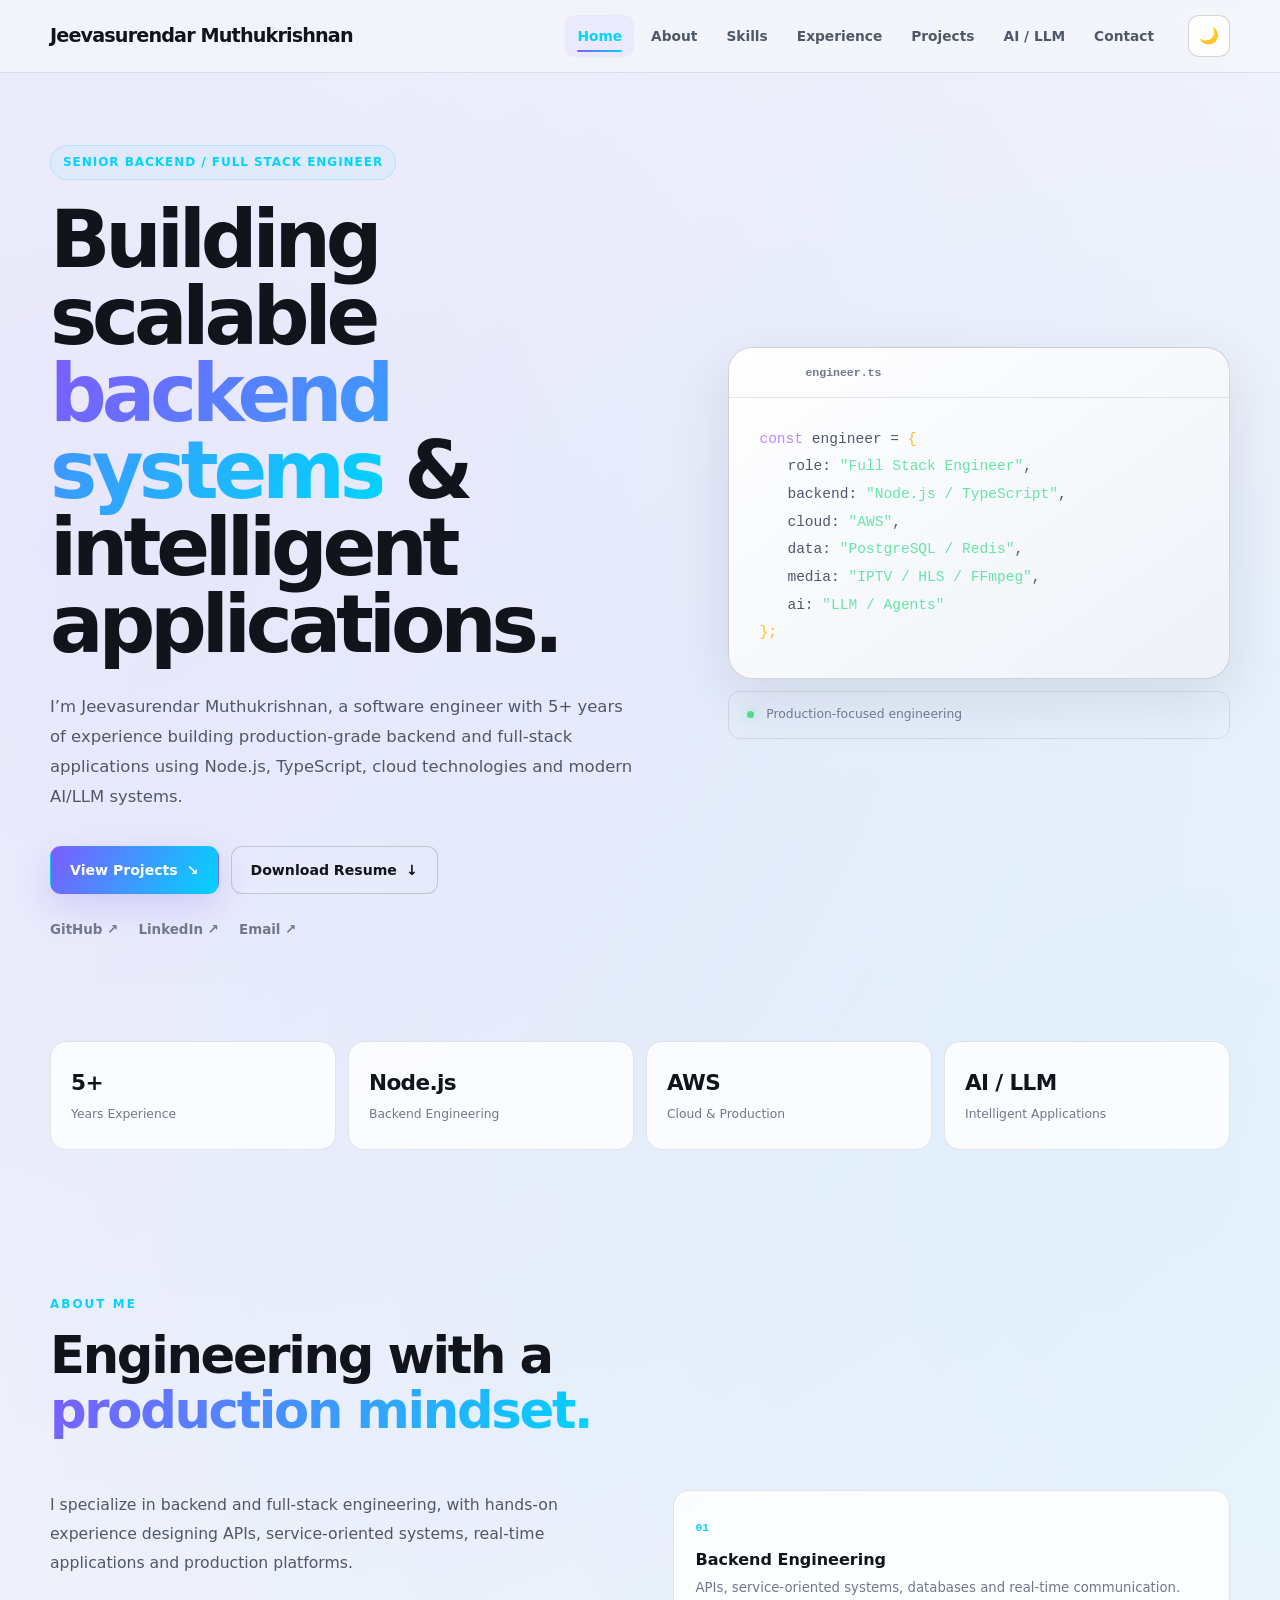
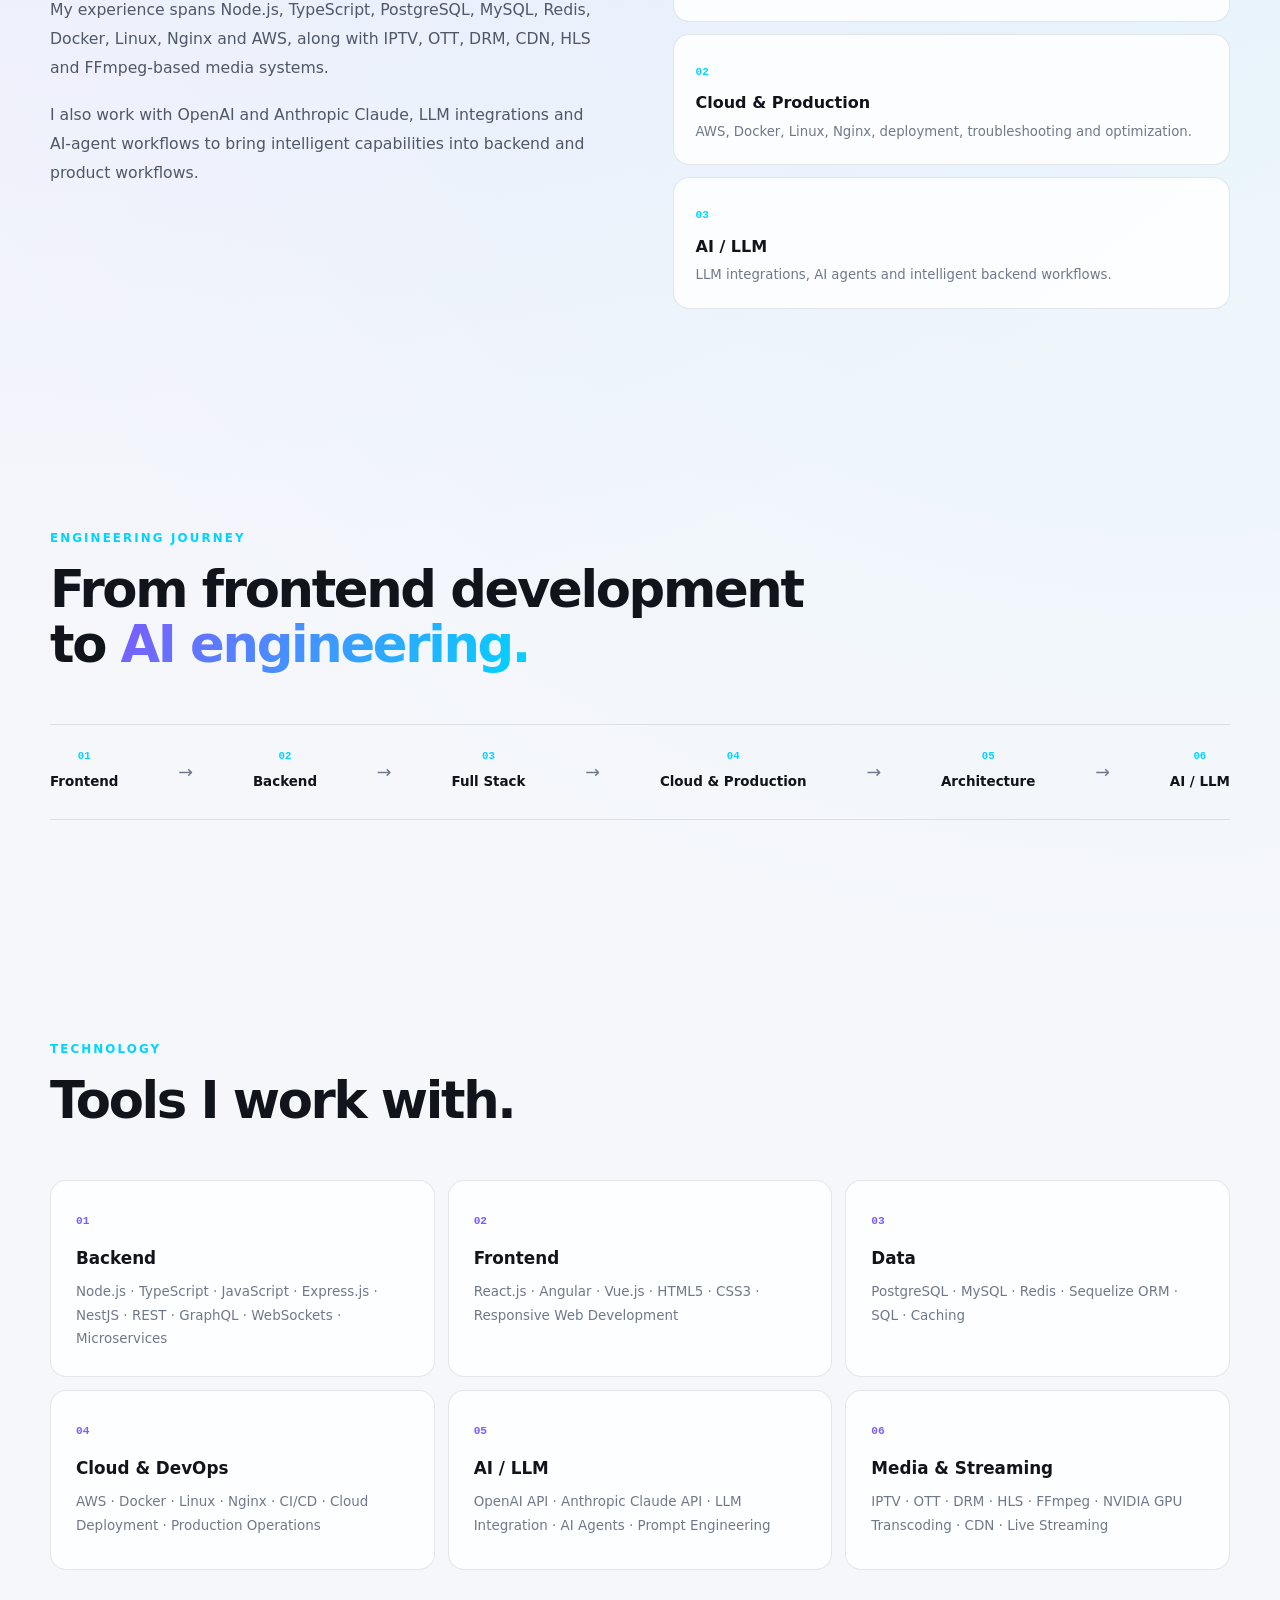
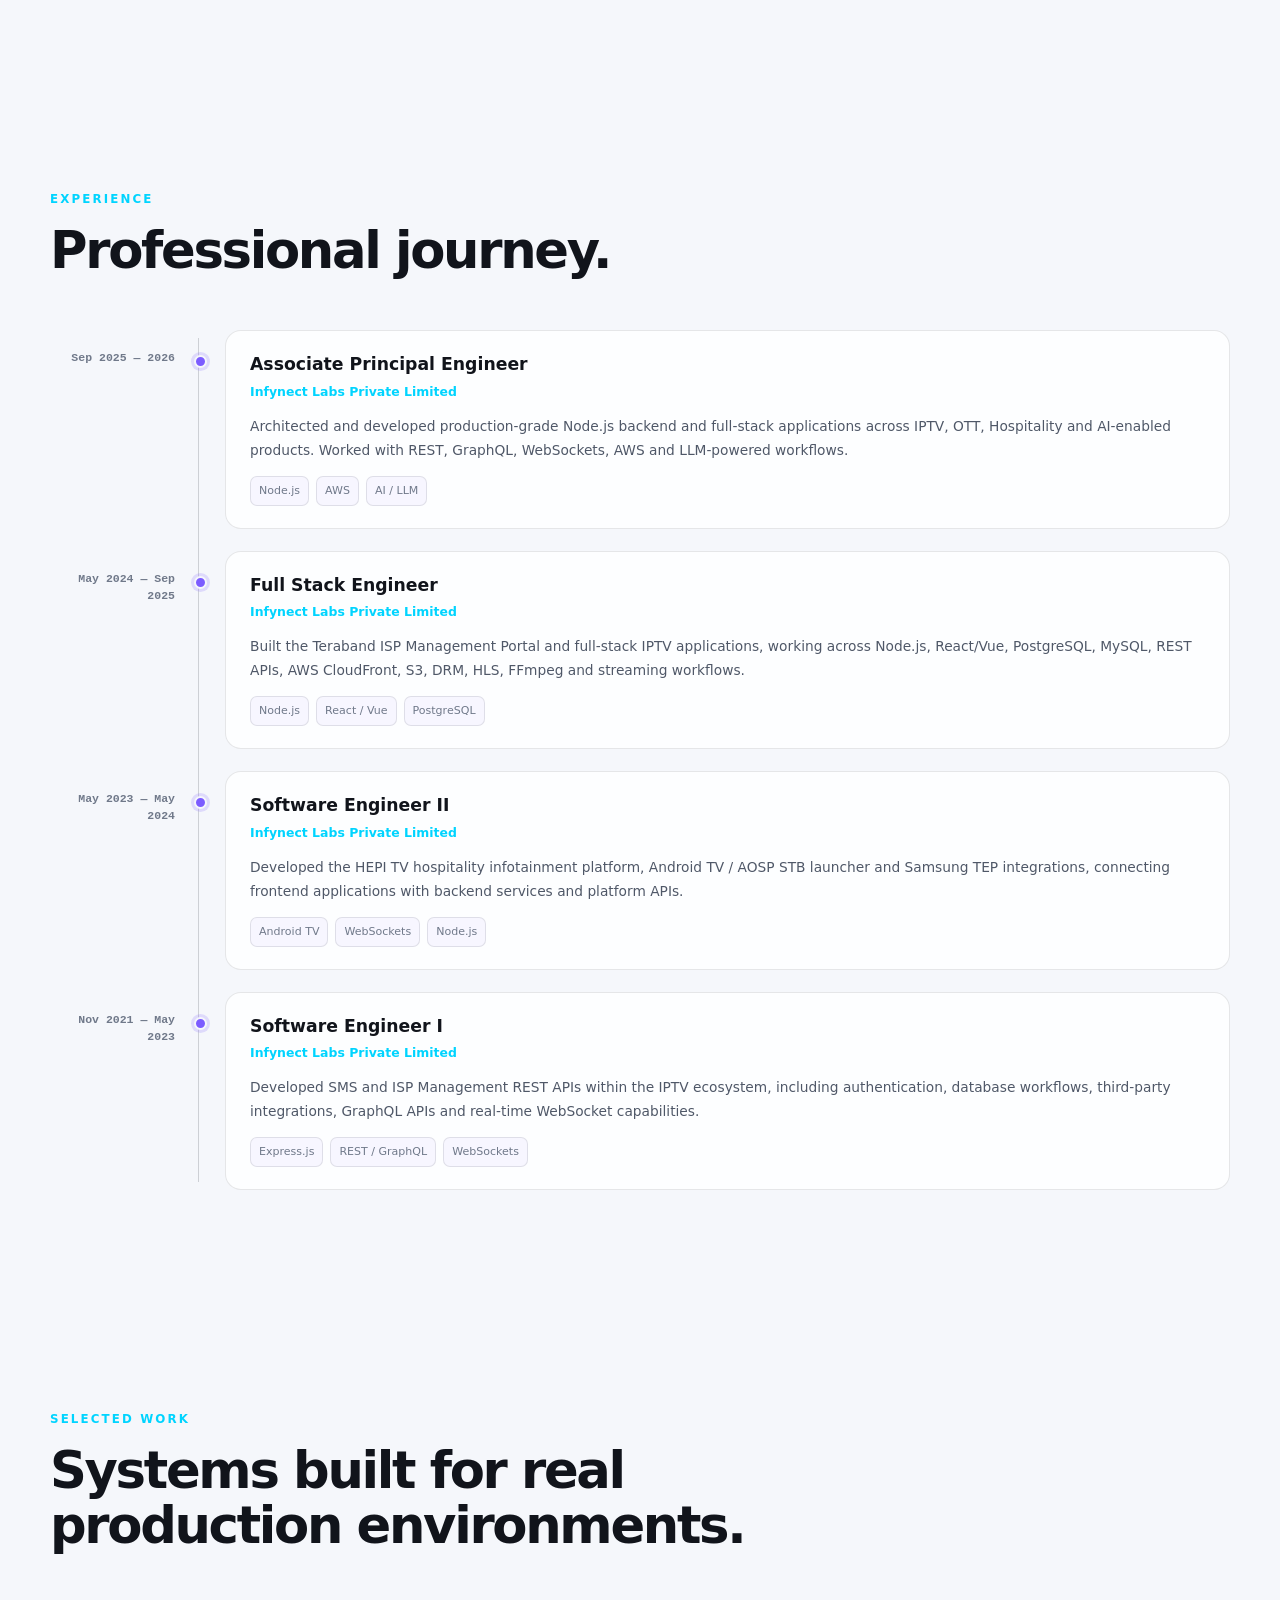
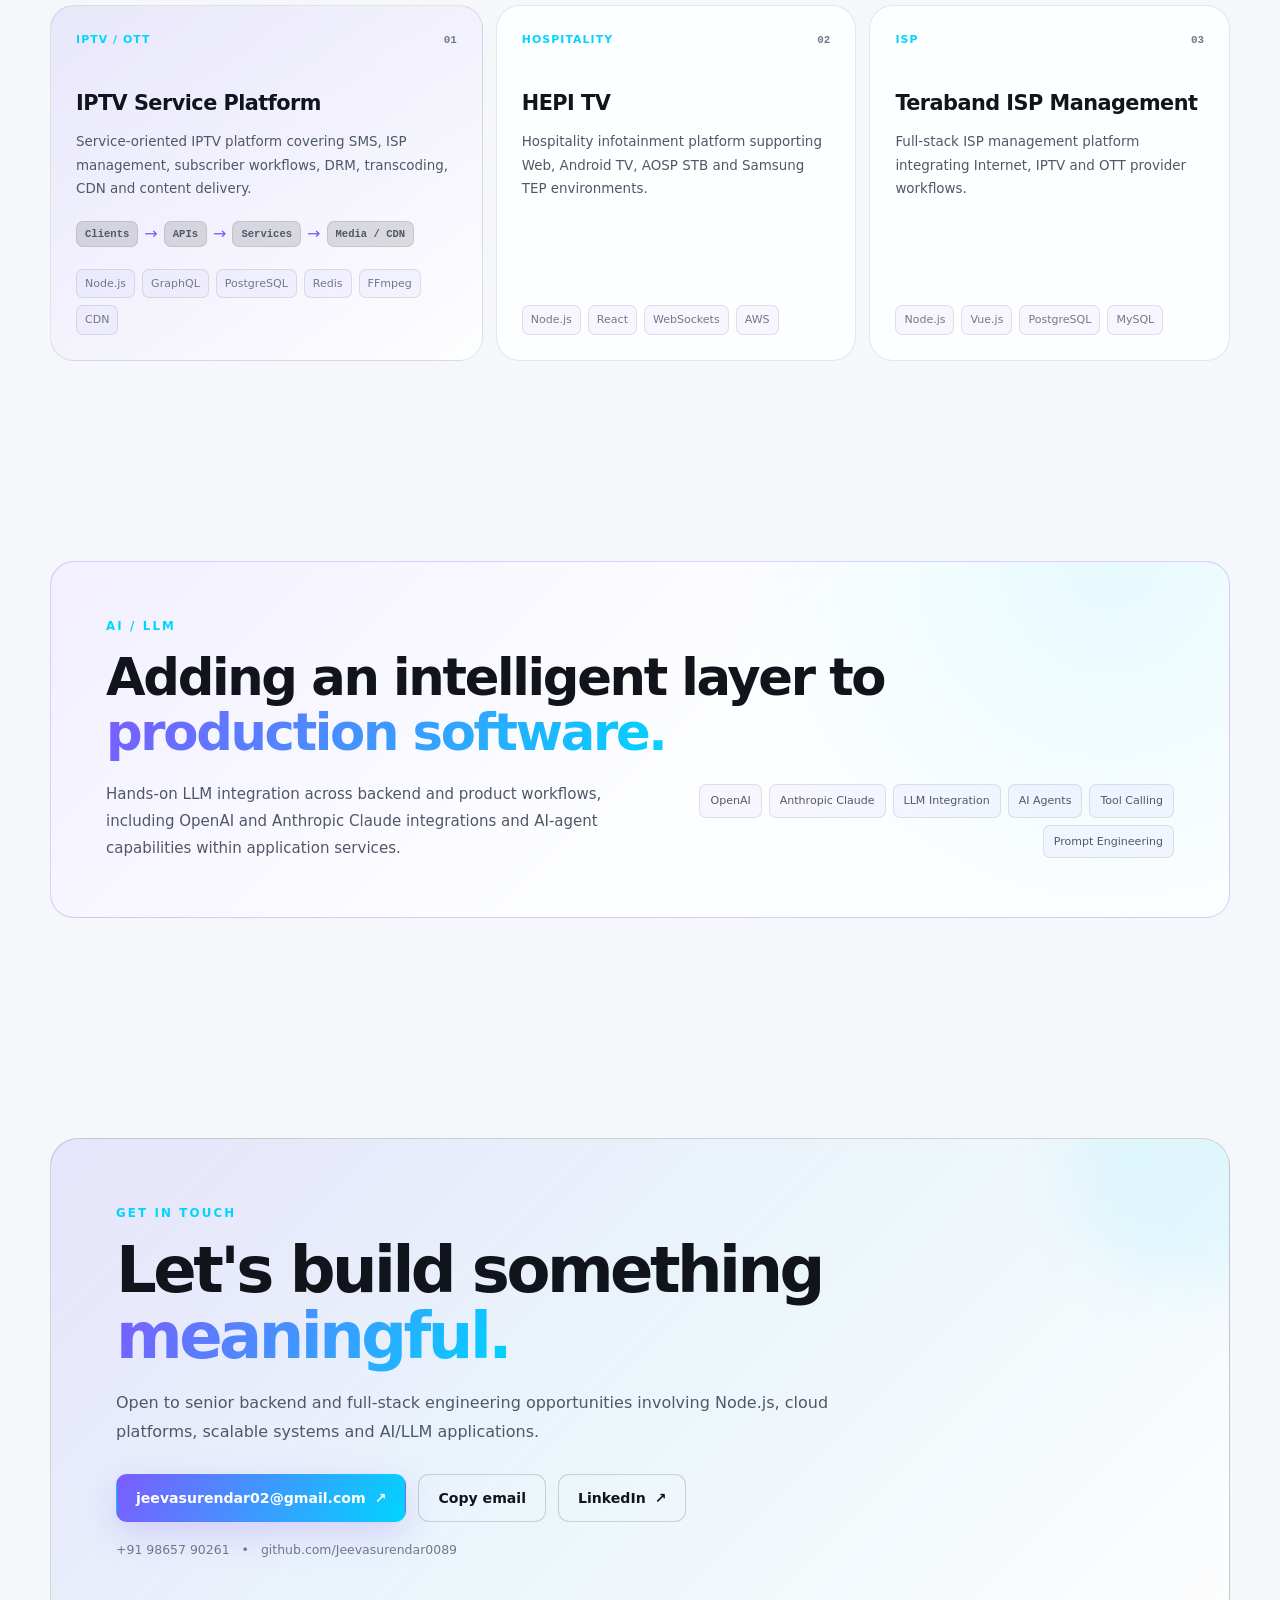
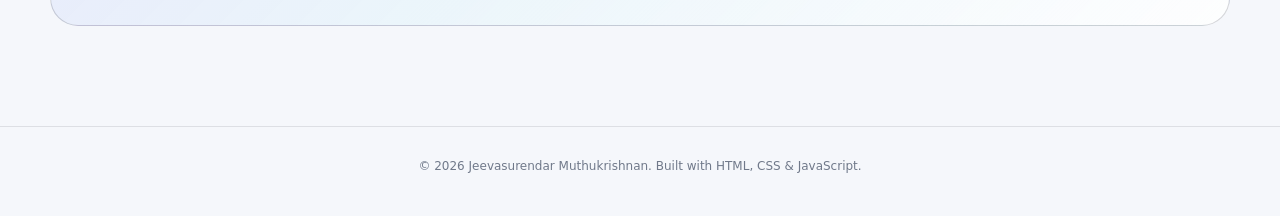
==== index.html @ 49d9b5dc "new portfolio build" ====
<!doctype html>
<html lang="en">
<head>
  <meta charset="utf-8">
  <meta name="viewport" content="width=device-width, initial-scale=1">
  <meta name="description" content="Jeevasurendar Muthukrishnan — Senior Backend / Full Stack Engineer working with Node.js, TypeScript, AWS, PostgreSQL, Redis, IPTV, streaming and AI/LLM integrations.">
  <meta name="author" content="Jeevasurendar Muthukrishnan">
  <meta name="theme-color" content="#08090d">
  <meta name="color-scheme" content="dark light">
  <meta property="og:type" content="website">
  <meta property="og:title" content="Jeevasurendar Muthukrishnan | Senior Backend / Full Stack Engineer">
  <meta property="og:description" content="Backend and full-stack engineering across Node.js, AWS, IPTV/OTT, streaming and AI/LLM systems.">
  <meta property="og:site_name" content="Jeevasurendar Muthukrishnan">
  <title>Jeevasurendar Muthukrishnan | Senior Backend / Full Stack Engineer</title>
  <link rel="icon" href="assets/icons/favicon.svg" type="image/svg+xml">
  <link rel="stylesheet" href="css/style.css">
  <link rel="stylesheet" href="css/responsive.css">
</head>
<body>
  <a class="skip-link" href="#main-content">Skip to content</a>

  <header class="site-header" id="siteHeader">
    <nav class="navbar" aria-label="Primary navigation">
      <a href="#home" class="logo" aria-label="Jeevasurendar Muthukrishnan home">Jeevasurendar Muthukrishnan</a>

      <button class="menu-toggle" id="menuToggle" type="button" aria-label="Open navigation menu" aria-expanded="false" aria-controls="navLinks">
        <span aria-hidden="true">☰</span>
      </button>

      <div class="nav-links" id="navLinks">
        <a href="#home">Home</a>
        <a href="#about">About</a>
        <a href="#skills">Skills</a>
        <a href="#experience">Experience</a>
        <a href="#projects">Projects</a>
        <a href="#ai">AI / LLM</a>
        <a href="#contact">Contact</a>
      </div>

      <button class="theme-toggle" id="themeToggle" type="button" aria-label="Switch to light theme">☀️</button>
    </nav>
    <div class="scroll-progress" id="scrollProgress" aria-hidden="true"></div>
  </header>

  <main id="main-content">
    <section id="home" class="hero section" aria-labelledby="hero-title">
      <div class="hero-content">
        <p class="hero-label">Senior Backend / Full Stack Engineer</p>
        <h1 id="hero-title">Building scalable <span class="gradient-text">backend systems</span> &amp; intelligent applications.</h1>
        <p class="hero-description">I’m Jeevasurendar Muthukrishnan, a software engineer with 5+ years of experience building production-grade backend and full-stack applications using Node.js, TypeScript, cloud technologies and modern AI/LLM systems.</p>

        <div class="hero-actions">
          <a href="#projects" class="btn btn-primary">View Projects <span aria-hidden="true">↘</span></a>
          <a href="assets/resume/Jeevasurendar_Muthukrishnan_Resume.pdf" class="btn btn-secondary" download>Download Resume <span aria-hidden="true">↓</span></a>
        </div>

        <div class="hero-links" aria-label="Professional links">
          <a href="https://github.com/Jeevasurendar0089" target="_blank" rel="noopener noreferrer">GitHub <span aria-hidden="true">↗</span></a>
          <a href="https://www.linkedin.com/in/jeevasurendar-muthukrishnan-aa4934222" target="_blank" rel="noopener noreferrer">LinkedIn <span aria-hidden="true">↗</span></a>
          <a href="mailto:jeevasurendar02@gmail.com">Email <span aria-hidden="true">↗</span></a>
        </div>
      </div>

      <div class="hero-card" aria-label="Technical profile">
        <div class="terminal">
          <div class="terminal-header" aria-hidden="true"><span></span><span></span><span></span><strong>engineer.ts</strong></div>
          <div class="terminal-body" role="presentation">
            <p><span class="terminal-keyword">const</span> engineer = <span class="terminal-value">{</span></p>
            <p class="terminal-indent">role: <span class="terminal-string">"Full Stack Engineer"</span>,</p>
            <p class="terminal-indent">backend: <span class="terminal-string">"Node.js / TypeScript"</span>,</p>
            <p class="terminal-indent">cloud: <span class="terminal-string">"AWS"</span>,</p>
            <p class="terminal-indent">data: <span class="terminal-string">"PostgreSQL / Redis"</span>,</p>
            <p class="terminal-indent">media: <span class="terminal-string">"IPTV / HLS / FFmpeg"</span>,</p>
            <p class="terminal-indent">ai: <span class="terminal-string">"LLM / Agents"</span></p>
            <p><span class="terminal-value">};</span></p>
          </div>
        </div>
        <div class="hero-card-footer"><span class="status-dot" aria-hidden="true"></span> Production-focused engineering</div>
      </div>
    </section>

    <section class="stats section" aria-label="Professional highlights">
      <div class="stats-grid">
        <div class="stat-card"><strong>5+</strong><span>Years Experience</span></div>
        <div class="stat-card"><strong>Node.js</strong><span>Backend Engineering</span></div>
        <div class="stat-card"><strong>AWS</strong><span>Cloud &amp; Production</span></div>
        <div class="stat-card"><strong>AI / LLM</strong><span>Intelligent Applications</span></div>
      </div>
    </section>

    <section id="about" class="about section" aria-labelledby="about-title">
      <div class="section-heading">
        <p class="section-label">About me</p>
        <h2 id="about-title">Engineering with a <span class="gradient-text">production mindset.</span></h2>
      </div>
      <div class="about-content">
        <div class="about-text">
          <p>I specialize in backend and full-stack engineering, with hands-on experience designing APIs, service-oriented systems, real-time applications and production platforms.</p>
          <p>My experience spans Node.js, TypeScript, PostgreSQL, MySQL, Redis, Docker, Linux, Nginx and AWS, along with IPTV, OTT, DRM, CDN, HLS and FFmpeg-based media systems.</p>
          <p>I also work with OpenAI and Anthropic Claude, LLM integrations and AI-agent workflows to bring intelligent capabilities into backend and product workflows.</p>
        </div>
        <div class="about-highlights">
          <article class="highlight-card"><span>01</span><h3>Backend Engineering</h3><p>APIs, service-oriented systems, databases and real-time communication.</p></article>
          <article class="highlight-card"><span>02</span><h3>Cloud &amp; Production</h3><p>AWS, Docker, Linux, Nginx, deployment, troubleshooting and optimization.</p></article>
          <article class="highlight-card"><span>03</span><h3>AI / LLM</h3><p>LLM integrations, AI agents and intelligent backend workflows.</p></article>
        </div>
      </div>
    </section>

    <section class="journey section" aria-labelledby="journey-title">
      <div class="section-heading">
        <p class="section-label">Engineering journey</p>
        <h2 id="journey-title">From frontend development to <span class="gradient-text">AI engineering.</span></h2>
      </div>
      <div class="journey-line">
        <div class="journey-item"><span>01</span><strong>Frontend</strong></div><div class="journey-arrow" aria-hidden="true">→</div>
        <div class="journey-item"><span>02</span><strong>Backend</strong></div><div class="journey-arrow" aria-hidden="true">→</div>
        <div class="journey-item"><span>03</span><strong>Full Stack</strong></div><div class="journey-arrow" aria-hidden="true">→</div>
        <div class="journey-item"><span>04</span><strong>Cloud &amp; Production</strong></div><div class="journey-arrow" aria-hidden="true">→</div>
        <div class="journey-item"><span>05</span><strong>Architecture</strong></div><div class="journey-arrow" aria-hidden="true">→</div>
        <div class="journey-item"><span>06</span><strong>AI / LLM</strong></div>
      </div>
    </section>

    <section id="skills" class="skills section" aria-labelledby="skills-title">
      <div class="section-heading"><p class="section-label">Technology</p><h2 id="skills-title">Tools I work with.</h2></div>
      <div class="skills-grid">
        <article class="skill-card"><span class="skill-number">01</span><h3>Backend</h3><p>Node.js · TypeScript · JavaScript · Express.js · NestJS · REST · GraphQL · WebSockets · Microservices</p></article>
        <article class="skill-card"><span class="skill-number">02</span><h3>Frontend</h3><p>React.js · Angular · Vue.js · HTML5 · CSS3 · Responsive Web Development</p></article>
        <article class="skill-card"><span class="skill-number">03</span><h3>Data</h3><p>PostgreSQL · MySQL · Redis · Sequelize ORM · SQL · Caching</p></article>
        <article class="skill-card"><span class="skill-number">04</span><h3>Cloud &amp; DevOps</h3><p>AWS · Docker · Linux · Nginx · CI/CD · Cloud Deployment · Production Operations</p></article>
        <article class="skill-card"><span class="skill-number">05</span><h3>AI / LLM</h3><p>OpenAI API · Anthropic Claude API · LLM Integration · AI Agents · Prompt Engineering</p></article>
        <article class="skill-card"><span class="skill-number">06</span><h3>Media &amp; Streaming</h3><p>IPTV · OTT · DRM · HLS · FFmpeg · NVIDIA GPU Transcoding · CDN · Live Streaming</p></article>
      </div>
    </section>

    <section id="experience" class="experience section" aria-labelledby="experience-title">
      <div class="section-heading"><p class="section-label">Experience</p><h2 id="experience-title">Professional journey.</h2></div>
      <div class="timeline">
        <article class="timeline-item"><div class="timeline-date">Sep 2025 — 2026</div><div class="timeline-content"><h3>Associate Principal Engineer</h3><p class="company">Infynect Labs Private Limited</p><p>Architected and developed production-grade Node.js backend and full-stack applications across IPTV, OTT, Hospitality and AI-enabled products. Worked with REST, GraphQL, WebSockets, AWS and LLM-powered workflows.</p><div class="timeline-tags"><span>Node.js</span><span>AWS</span><span>AI / LLM</span></div></div></article>
        <article class="timeline-item"><div class="timeline-date">May 2024 — Sep 2025</div><div class="timeline-content"><h3>Full Stack Engineer</h3><p class="company">Infynect Labs Private Limited</p><p>Built the Teraband ISP Management Portal and full-stack IPTV applications, working across Node.js, React/Vue, PostgreSQL, MySQL, REST APIs, AWS CloudFront, S3, DRM, HLS, FFmpeg and streaming workflows.</p><div class="timeline-tags"><span>Node.js</span><span>React / Vue</span><span>PostgreSQL</span></div></div></article>
        <article class="timeline-item"><div class="timeline-date">May 2023 — May 2024</div><div class="timeline-content"><h3>Software Engineer II</h3><p class="company">Infynect Labs Private Limited</p><p>Developed the HEPI TV hospitality infotainment platform, Android TV / AOSP STB launcher and Samsung TEP integrations, connecting frontend applications with backend services and platform APIs.</p><div class="timeline-tags"><span>Android TV</span><span>WebSockets</span><span>Node.js</span></div></div></article>
        <article class="timeline-item"><div class="timeline-date">Nov 2021 — May 2023</div><div class="timeline-content"><h3>Software Engineer I</h3><p class="company">Infynect Labs Private Limited</p><p>Developed SMS and ISP Management REST APIs within the IPTV ecosystem, including authentication, database workflows, third-party integrations, GraphQL APIs and real-time WebSocket capabilities.</p><div class="timeline-tags"><span>Express.js</span><span>REST / GraphQL</span><span>WebSockets</span></div></div></article>
      </div>
    </section>

    <section id="projects" class="projects section" aria-labelledby="projects-title">
      <div class="section-heading"><p class="section-label">Selected work</p><h2 id="projects-title">Systems built for real production environments.</h2></div>
      <div class="projects-grid">
        <article class="project-card featured">
          <div class="project-top"><span class="project-type">IPTV / OTT</span><span class="project-index">01</span></div>
          <h3>IPTV Service Platform</h3>
          <p>Service-oriented IPTV platform covering SMS, ISP management, subscriber workflows, DRM, transcoding, CDN and content delivery.</p>
          <div class="architecture" aria-label="High-level platform flow"><span>Clients</span><i aria-hidden="true">→</i><span>APIs</span><i aria-hidden="true">→</i><span>Services</span><i aria-hidden="true">→</i><span>Media / CDN</span></div>
          <div class="project-tech"><span>Node.js</span><span>GraphQL</span><span>PostgreSQL</span><span>Redis</span><span>FFmpeg</span><span>CDN</span></div>
        </article>
        <article class="project-card"><div class="project-top"><span class="project-type">Hospitality</span><span class="project-index">02</span></div><h3>HEPI TV</h3><p>Hospitality infotainment platform supporting Web, Android TV, AOSP STB and Samsung TEP environments.</p><div class="project-tech"><span>Node.js</span><span>React</span><span>WebSockets</span><span>AWS</span></div></article>
        <article class="project-card"><div class="project-top"><span class="project-type">ISP</span><span class="project-index">03</span></div><h3>Teraband ISP Management</h3><p>Full-stack ISP management platform integrating Internet, IPTV and OTT provider workflows.</p><div class="project-tech"><span>Node.js</span><span>Vue.js</span><span>PostgreSQL</span><span>MySQL</span></div></article>
      </div>
    </section>

    <section id="ai" class="ai-section section" aria-labelledby="ai-title">
      <div class="ai-content">
        <div class="section-heading"><p class="section-label">AI / LLM</p><h2 id="ai-title">Adding an intelligent layer to <span class="gradient-text">production software.</span></h2></div>
        <div class="ai-layout">
          <p>Hands-on LLM integration across backend and product workflows, including OpenAI and Anthropic Claude integrations and AI-agent capabilities within application services.</p>
          <div class="ai-tags"><span>OpenAI</span><span>Anthropic Claude</span><span>LLM Integration</span><span>AI Agents</span><span>Tool Calling</span><span>Prompt Engineering</span></div>
        </div>
      </div>
    </section>

    <section id="contact" class="contact section" aria-labelledby="contact-title">
      <div class="contact-box">
        <p class="section-label">Get in touch</p>
        <h2 id="contact-title">Let's build something <span class="gradient-text">meaningful.</span></h2>
        <p>Open to senior backend and full-stack engineering opportunities involving Node.js, cloud platforms, scalable systems and AI/LLM applications.</p>
        <div class="contact-actions">
          <a href="mailto:jeevasurendar02@gmail.com" class="btn btn-primary">jeevasurendar02@gmail.com <span aria-hidden="true">↗</span></a>
          <button class="btn btn-secondary copy-email" id="copyEmail" type="button" data-email="jeevasurendar02@gmail.com">Copy email</button>
          <a href="https://www.linkedin.com/in/jeevasurendar-muthukrishnan-aa4934222" target="_blank" rel="noopener noreferrer" class="btn btn-secondary">LinkedIn <span aria-hidden="true">↗</span></a>
        </div>
        <div class="contact-details"><a href="tel:+919865790261">+91 98657 90261</a><span>•</span><a href="https://github.com/Jeevasurendar0089" target="_blank" rel="noopener noreferrer">github.com/Jeevasurendar0089</a></div>
      </div>
    </section>
  </main>

  <footer class="site-footer">
    <p>© <span id="currentYear"></span> Jeevasurendar Muthukrishnan. Built with HTML, CSS &amp; JavaScript.</p>
  </footer>

  <script src="js/theme.js"></script>
  <script src="js/main.js"></script>
</body>
</html>
---- css/style.css ----
/* =========================================================
   Jeevasurendar Portfolio — core styles
   Lightweight, dependency-free and accessible by default.
   ========================================================= */

:root {
  --bg: #08090d;
  --bg-soft: #0d1017;
  --surface: rgba(17, 20, 28, 0.78);
  --surface-solid: #11141c;
  --surface-hover: #171b25;
  --text: #f5f7fb;
  --text-soft: #a7adbb;
  --text-muted: #737b8b;
  --border: rgba(255,255,255,.09);
  --border-strong: rgba(255,255,255,.16);
  --accent: #7c5cff;
  --accent-2: #00d4ff;
  --gradient: linear-gradient(120deg,#7c5cff,#00d4ff);
  --max-width: 1180px;
  --radius-sm: 10px;
  --radius-md: 16px;
  --radius-lg: 24px;
  --shadow: 0 20px 60px rgba(0,0,0,.34);
  --transition: 180ms ease;
}

* { box-sizing: border-box; margin: 0; padding: 0; }
html { scroll-behavior: smooth; scroll-padding-top: 88px; }
body {
  min-height: 100vh;
  overflow-x: hidden;
  color: var(--text);
  background:
    radial-gradient(circle at 8% 8%, rgba(124,92,255,.10), transparent 28%),
    radial-gradient(circle at 92% 18%, rgba(0,212,255,.07), transparent 25%),
    var(--bg);
  font-family: Inter, ui-sans-serif, system-ui, -apple-system, BlinkMacSystemFont, "Segoe UI", sans-serif;
  line-height: 1.6;
  text-rendering: optimizeLegibility;
}
body::before {
  content: "";
  position: fixed;
  inset: 0;
  pointer-events: none;
  opacity: .025;
  background-image: radial-gradient(rgba(255,255,255,.8) .5px, transparent .5px);
  background-size: 5px 5px;
  z-index: -1;
}
body.light-theme {
  --bg: #f5f7fb;
  --bg-soft: #eef1f6;
  --surface: rgba(255,255,255,.82);
  --surface-solid: #fff;
  --surface-hover: #f0f3f8;
  --text: #11141b;
  --text-soft: #4f5868;
  --text-muted: #70798a;
  --border: rgba(15,20,30,.10);
  --border-strong: rgba(15,20,30,.17);
  --shadow: 0 20px 60px rgba(20,30,50,.10);
}
body.light-theme::before { opacity: .015; }

a { color: inherit; text-decoration: none; }
button, a { -webkit-tap-highlight-color: transparent; }
button { font: inherit; }
button:focus-visible, a:focus-visible { outline: 2px solid var(--accent-2); outline-offset: 4px; }
img { display: block; max-width: 100%; }
::selection { background: rgba(124,92,255,.35); color: #fff; }

.skip-link {
  position: fixed;
  top: 8px;
  left: 8px;
  z-index: 2000;
  padding: 9px 13px;
  border-radius: 8px;
  background: var(--surface-solid);
  color: var(--text);
  transform: translateY(-150%);
}
.skip-link:focus { transform: translateY(0); }

.section {
  width: min(calc(100% - 40px), var(--max-width));
  margin-inline: auto;
  padding-block: 110px;
}
.section-heading { max-width: 800px; margin-bottom: 52px; }
.section-label {
  margin-bottom: 14px;
  color: var(--accent-2);
  font-size: .74rem;
  font-weight: 800;
  letter-spacing: .18em;
  text-transform: uppercase;
}
.section-heading h2 {
  font-size: clamp(2rem,4vw,3.45rem);
  line-height: 1.08;
  letter-spacing: -.045em;
}
.gradient-text {
  color: transparent;
  background: var(--gradient);
  -webkit-background-clip: text;
  background-clip: text;
}

/* Header */
.site-header {
  position: fixed;
  inset: 0 0 auto;
  z-index: 1000;
  border-bottom: 1px solid var(--border);
  background: rgba(8,9,13,.72);
  backdrop-filter: blur(16px);
  -webkit-backdrop-filter: blur(16px);
  transition: background var(--transition), box-shadow var(--transition);
}
body.light-theme .site-header { background: rgba(245,247,251,.78); }
.site-header.is-scrolled { box-shadow: 0 10px 35px rgba(0,0,0,.16); }
.navbar {
  width: min(calc(100% - 40px), var(--max-width));
  min-height: 72px;
  margin-inline: auto;
  display: flex;
  align-items: center;
  gap: 22px;
}
.logo { margin-right: auto; font-size: 1.2rem; font-weight: 850; letter-spacing: -.045em; }
.logo span { color: var(--accent-2); }
.nav-links { display: flex; align-items: center; gap: 5px; }
.nav-links a {
  position: relative;
  min-height: 42px;
  display: inline-flex;
  align-items: center;
  padding: 0 12px;
  border-radius: 9px;
  color: var(--text-soft);
  font-size: .86rem;
  font-weight: 650;
  transition: color var(--transition), background var(--transition);
}
.nav-links a::after {
  content: "";
  position: absolute;
  left: 12px;
  right: 12px;
  bottom: 5px;
  height: 2px;
  border-radius: 99px;
  background: var(--gradient);
  transform: scaleX(0);
  transform-origin: center;
  transition: transform var(--transition);
}
.nav-links a:hover, .nav-links a.active { color: var(--text); background: rgba(124,92,255,.08); }
.nav-links a.active { color: var(--accent-2); }
.nav-links a:hover::after, .nav-links a.active::after { transform: scaleX(1); }
.menu-toggle, .theme-toggle {
  width: 42px;
  height: 42px;
  flex: 0 0 42px;
  display: inline-grid;
  place-items: center;
  border: 1px solid var(--border-strong);
  border-radius: 11px;
  background: var(--surface);
  color: var(--text);
  cursor: pointer;
  transition: transform var(--transition), background var(--transition), border-color var(--transition);
}
.menu-toggle:hover, .theme-toggle:hover { background: var(--surface-hover); border-color: var(--accent); transform: translateY(-1px); }
.menu-toggle { display: none; }
.scroll-progress {
  position: absolute;
  left: 0;
  bottom: -1px;
  width: 100%;
  height: 2px;
  background: var(--gradient);
  transform: scaleX(0);
  transform-origin: left;
}

/* Hero */
.hero {
  min-height: 100svh;
  padding-top: 145px;
  padding-bottom: 90px;
  display: grid;
  grid-template-columns: minmax(0,1.08fr) minmax(350px,.92fr);
  align-items: center;
  gap: clamp(45px,7vw,90px);
}
.hero-content { max-width: 760px; }
.hero-label {
  width: fit-content;
  margin-bottom: 22px;
  padding: 7px 12px;
  border: 1px solid rgba(0,212,255,.22);
  border-radius: 999px;
  background: rgba(0,212,255,.05);
  color: var(--accent-2);
  font-size: .75rem;
  font-weight: 800;
  letter-spacing: .08em;
  text-transform: uppercase;
}
.hero h1 {
  max-width: 850px;
  font-size: clamp(3rem,6.2vw,5.7rem);
  line-height: .97;
  letter-spacing: -.065em;
  font-weight: 850;
}
.hero-description {
  max-width: 700px;
  margin-top: 28px;
  color: var(--text-soft);
  font-size: 1.03rem;
  line-height: 1.82;
}
.hero-actions, .hero-links, .contact-actions, .contact-details { display: flex; flex-wrap: wrap; align-items: center; gap: 12px; }
.hero-actions { margin-top: 34px; }
.btn {
  min-height: 48px;
  display: inline-flex;
  align-items: center;
  justify-content: center;
  gap: 9px;
  padding: 0 19px;
  border: 1px solid transparent;
  border-radius: 11px;
  font-size: .88rem;
  font-weight: 750;
  cursor: pointer;
  transition: transform var(--transition), box-shadow var(--transition), background var(--transition), border-color var(--transition);
}
.btn:hover { transform: translateY(-2px); }
.btn-primary { color: #fff; background: var(--gradient); box-shadow: 0 12px 35px rgba(124,92,255,.22); }
.btn-primary:hover { box-shadow: 0 16px 40px rgba(124,92,255,.30); }
.btn-secondary { color: var(--text); border-color: var(--border-strong); background: rgba(255,255,255,.025); }
.btn-secondary:hover { background: var(--surface-hover); border-color: var(--accent); }
.hero-links { margin-top: 25px; gap: 20px; }
.hero-links a { color: var(--text-muted); font-size: .84rem; font-weight: 650; transition: color var(--transition); }
.hero-links a:hover { color: var(--accent-2); }

/* Terminal */
.hero-card { min-width: 0; }
.terminal {
  overflow: hidden;
  border: 1px solid var(--border-strong);
  border-radius: var(--radius-lg);
  background: linear-gradient(145deg, rgba(27,31,42,.92), rgba(12,15,22,.94));
  box-shadow: var(--shadow);
}
body.light-theme .terminal { background: linear-gradient(145deg,#fff,#eef2f8); }
.terminal-header {
  min-height: 50px;
  display: flex;
  align-items: center;
  gap: 7px;
  padding: 0 17px;
  border-bottom: 1px solid var(--border);
  color: var(--text-muted);
  font: 600 .72rem/1 ui-monospace, SFMono-Regular, Menlo, monospace;
}
.terminal-header strong { margin-left: 8px; font-weight: 600; }
.terminal-header span { width: 10px; height: 10px; border-radius: 50%; background: rgba(255,255,255,.2); }
.terminal-body { padding: 28px 30px 31px; font: 500 .91rem/1.9 ui-monospace, SFMono-Regular, Menlo, monospace; color: var(--text-soft); }
.terminal-body p { white-space: nowrap; }
.terminal-indent { padding-left: 28px; }
.terminal-keyword { color: #c084fc; }
.terminal-value { color: #fbbf24; }
.terminal-string { color: #65e6a7; }
.hero-card-footer { padding: 13px 18px; border: 1px solid var(--border); border-radius: 12px; margin-top: 12px; color: var(--text-muted); font-size: .77rem; }
.status-dot { width: 7px; height: 7px; display: inline-block; margin-right: 8px; border-radius: 50%; background: #4ade80; box-shadow: 0 0 12px rgba(74,222,128,.5); }

/* Stats */
.stats { padding-top: 10px; padding-bottom: 35px; }
.stats-grid { display: grid; grid-template-columns: repeat(4,1fr); gap: 12px; }
.stat-card { padding: 24px 20px; border: 1px solid var(--border); border-radius: var(--radius-md); background: var(--surface); }
.stat-card strong { display: block; font-size: 1.35rem; letter-spacing: -.03em; }
.stat-card span { display: block; margin-top: 5px; color: var(--text-muted); font-size: .77rem; }

/* About */
.about-content { display: grid; grid-template-columns: 1fr 1fr; gap: 65px; align-items: start; }
.about-text { color: var(--text-soft); font-size: .98rem; line-height: 1.85; }
.about-text p + p { margin-top: 18px; }
.about-highlights { display: grid; gap: 12px; }
.highlight-card { padding: 22px; border: 1px solid var(--border); border-radius: var(--radius-md); background: var(--surface); transition: transform var(--transition), border-color var(--transition), box-shadow var(--transition); }
.highlight-card:hover { transform: translateY(-3px); border-color: var(--accent); box-shadow: var(--shadow); }
.highlight-card > span { color: var(--accent-2); font: 750 .7rem ui-monospace,monospace; }
.highlight-card h3 { margin-top: 8px; font-size: 1rem; }
.highlight-card p { margin-top: 5px; color: var(--text-muted); font-size: .83rem; }

/* Journey */
.journey-line { display: flex; align-items: center; justify-content: space-between; gap: 10px; padding: 25px 0; border-block: 1px solid var(--border); }
.journey-item { min-width: 0; text-align: center; }
.journey-item span { display: block; margin-bottom: 6px; color: var(--accent-2); font: 700 .67rem ui-monospace,monospace; }
.journey-item strong { font-size: .84rem; }
.journey-arrow { color: var(--text-muted); font-size: 1.1rem; }

/* Skills */
.skills-grid { display: grid; grid-template-columns: repeat(3,1fr); gap: 13px; }
.skill-card { min-height: 180px; padding: 25px; border: 1px solid var(--border); border-radius: var(--radius-md); background: var(--surface); transition: transform var(--transition), border-color var(--transition), box-shadow var(--transition); }
.skill-card:hover { transform: translateY(-5px); border-color: rgba(124,92,255,.55); box-shadow: var(--shadow); }
.skill-number { color: var(--accent); font: 750 .7rem ui-monospace,monospace; }
.skill-card h3 { margin-top: 13px; font-size: 1.05rem; }
.skill-card p { margin-top: 9px; color: var(--text-muted); font-size: .84rem; line-height: 1.75; }

/* Experience */
.timeline { position: relative; display: grid; gap: 22px; }
.timeline::before { content: ""; position: absolute; top: 8px; bottom: 8px; left: 148px; width: 1px; background: var(--border-strong); }
.timeline-item { position: relative; display: grid; grid-template-columns: 125px 1fr; gap: 50px; }
.timeline-item::before { content: ""; position: absolute; left: 144px; top: 25px; width: 9px; height: 9px; border: 2px solid var(--bg); border-radius: 50%; background: var(--accent); box-shadow: 0 0 0 3px rgba(124,92,255,.18); z-index: 1; }
.timeline-date { padding-top: 19px; color: var(--text-muted); font: 650 .72rem/1.5 ui-monospace,monospace; text-align: right; }
.timeline-content { padding: 20px 24px 22px; border: 1px solid var(--border); border-radius: var(--radius-md); background: var(--surface); }
.timeline-content h3 { font-size: 1.08rem; }
.company { margin-top: 3px; color: var(--accent-2); font-size: .78rem; font-weight: 700; }
.timeline-content > p:not(.company) { margin-top: 12px; color: var(--text-soft); font-size: .86rem; line-height: 1.75; }
.timeline-tags, .project-tech, .ai-tags { display: flex; flex-wrap: wrap; gap: 7px; }
.timeline-tags { margin-top: 14px; }
.timeline-tags span, .project-tech span, .ai-tags span { padding: 5px 8px; border: 1px solid var(--border); border-radius: 7px; background: rgba(124,92,255,.05); color: var(--text-muted); font-size: .69rem; }

/* Projects */
.projects-grid { display: grid; grid-template-columns: 1.2fr 1fr 1fr; gap: 13px; }
.project-card { min-width: 0; min-height: 315px; padding: 25px; display: flex; flex-direction: column; border: 1px solid var(--border); border-radius: var(--radius-lg); background: var(--surface); transition: transform var(--transition), border-color var(--transition), box-shadow var(--transition); }
.project-card:hover { transform: translateY(-5px); border-color: rgba(124,92,255,.55); box-shadow: var(--shadow); }
.project-card.featured { background: linear-gradient(145deg, rgba(124,92,255,.10), var(--surface)); }
.project-top { display: flex; align-items: center; justify-content: space-between; }
.project-type { color: var(--accent-2); font-size: .68rem; font-weight: 800; letter-spacing: .1em; text-transform: uppercase; }
.project-index { color: var(--text-muted); font: 700 .68rem ui-monospace,monospace; }
.project-card h3 { margin-top: 38px; font-size: 1.3rem; letter-spacing: -.025em; }
.project-card > p { margin-top: 10px; color: var(--text-soft); font-size: .84rem; line-height: 1.75; }
.project-tech { margin-top: auto; padding-top: 22px; }
.architecture { display: flex; flex-wrap: wrap; align-items: center; gap: 6px; margin-top: 20px; }
.architecture span { padding: 6px 8px; border: 1px solid var(--border); border-radius: 7px; background: rgba(0,0,0,.12); color: var(--text-soft); font: 650 .66rem ui-monospace,monospace; }
.architecture i { color: var(--accent); font-style: normal; }

/* AI */
.ai-section { padding-top: 90px; }
.ai-content { padding: clamp(28px,5vw,55px); border: 1px solid rgba(124,92,255,.28); border-radius: var(--radius-lg); background: radial-gradient(circle at 90% 0%, rgba(0,212,255,.09), transparent 35%), linear-gradient(135deg, rgba(124,92,255,.09), transparent 55%), var(--surface); }
.ai-content .section-heading { margin-bottom: 20px; }
.ai-layout { display: grid; grid-template-columns: 1fr 1fr; gap: 40px; align-items: center; }
.ai-layout > p { max-width: 650px; color: var(--text-soft); font-size: .94rem; line-height: 1.8; }
.ai-tags { justify-content: flex-end; }
.ai-tags span { padding: 7px 10px; color: var(--text-soft); }

/* Contact */
.contact { padding-bottom: 100px; }
.contact-box { position: relative; overflow: hidden; padding: clamp(30px,6vw,65px); border: 1px solid var(--border-strong); border-radius: 28px; background: linear-gradient(135deg, rgba(124,92,255,.12), rgba(0,212,255,.04) 50%, var(--surface)); }
.contact-box::after { content: ""; position: absolute; width: 240px; height: 240px; right: -80px; top: -90px; border-radius: 50%; background: rgba(0,212,255,.08); filter: blur(30px); pointer-events: none; }
.contact-box h2 { max-width: 800px; font-size: clamp(2.2rem,5vw,4.2rem); line-height: 1.04; letter-spacing: -.055em; }
.contact-box > p:not(.section-label) { max-width: 720px; margin-top: 19px; color: var(--text-soft); line-height: 1.8; }
.contact-actions { position: relative; z-index: 1; margin-top: 28px; }
.contact-details { margin-top: 18px; color: var(--text-muted); font-size: .78rem; }
.contact-details a:hover { color: var(--accent-2); }

/* Footer */
.site-footer { padding: 30px 20px 38px; border-top: 1px solid var(--border); text-align: center; color: var(--text-muted); font-size: .75rem; }

/* Motion */
@media (prefers-reduced-motion: reduce) {
  html { scroll-behavior: auto; }
  *, *::before, *::after { animation-duration: .01ms !important; animation-iteration-count: 1 !important; transition-duration: .01ms !important; }
  .btn:hover, .skill-card:hover, .project-card:hover, .highlight-card:hover { transform: none; }
}
---- css/responsive.css ----
/* Responsive layout rules — selectors intentionally match index.html. */

@media (max-width: 1100px) {
  .hero { grid-template-columns: 1fr; padding-top: 125px; }
  .hero-content { max-width: 850px; }
  .hero-card { max-width: 760px; width: 100%; }
  .projects-grid { grid-template-columns: 1fr 1fr; }
  .project-card.featured { grid-column: 1 / -1; }
}

@media (max-width: 900px) {
  .nav-links { gap: 1px; }
  .nav-links a { padding-inline: 9px; font-size: .8rem; }
  .about-content { grid-template-columns: 1fr; gap: 38px; }
  .skills-grid { grid-template-columns: repeat(2,1fr); }
  .timeline-item { grid-template-columns: 105px 1fr; gap: 36px; }
  .timeline::before { left: 128px; }
  .timeline-item::before { left: 124px; }
  .ai-layout { grid-template-columns: 1fr; }
  .ai-tags { justify-content: flex-start; }
}

@media (max-width: 760px) {
  html { scroll-padding-top: 76px; }
  .section { width: min(calc(100% - 28px), var(--max-width)); padding-block: 78px; }
  .navbar { width: min(calc(100% - 28px), var(--max-width)); min-height: 66px; }
  .menu-toggle { display: inline-grid; order: 2; }
  .theme-toggle { order: 3; }
  .nav-links {
    position: absolute;
    top: 66px;
    left: 14px;
    right: 14px;
    display: none;
    flex-direction: column;
    align-items: stretch;
    gap: 3px;
    padding: 10px;
    border: 1px solid var(--border-strong);
    border-radius: 14px;
    background: rgba(14,16,23,.97);
    box-shadow: var(--shadow);
  }
  body.light-theme .nav-links { background: rgba(255,255,255,.98); }
  .nav-links.is-open { display: flex; }
  .nav-links a { min-height: 44px; width: 100%; padding-inline: 12px; }
  .nav-links a::after { left: 12px; right: auto; width: 26px; bottom: 6px; }
  .hero { min-height: auto; padding-top: 112px; padding-bottom: 60px; gap: 42px; }
  .hero h1 { font-size: clamp(2.65rem,12vw,4.3rem); }
  .hero-description { font-size: .93rem; }
  .hero-actions { align-items: stretch; }
  .hero-actions .btn { flex: 1 1 210px; }
  .hero-card { max-width: none; }
  .terminal-body { padding: 23px 19px 25px; font-size: .75rem; overflow-x: auto; }
  .stats { padding-top: 10px; }
  .stats-grid { grid-template-columns: 1fr 1fr; }
  .journey-line { display: grid; grid-template-columns: 1fr 1fr; gap: 16px; }
  .journey-arrow { display: none; }
  .journey-item { padding: 12px; border: 1px solid var(--border); border-radius: 10px; background: var(--surface); }
  .skills-grid, .projects-grid { grid-template-columns: 1fr; }
  .project-card.featured { grid-column: auto; }
  .project-card { min-height: 285px; }
  .timeline { gap: 14px; }
  .timeline::before { left: 8px; }
  .timeline-item { grid-template-columns: 1fr; gap: 8px; padding-left: 28px; }
  .timeline-item::before { left: 4px; top: 34px; }
  .timeline-date { padding-top: 0; text-align: left; font-size: .68rem; }
  .timeline-content { padding: 19px; }
  .contact-box { border-radius: 20px; }
  .contact-actions .btn { width: 100%; }
  .contact-details { align-items: flex-start; flex-direction: column; gap: 5px; }
  .contact-details span { display: none; }
}

@media (max-width: 480px) {
  .logo { font-size: 1rem; }
  .theme-toggle, .menu-toggle { width: 40px; height: 40px; flex-basis: 40px; }
  .hero-label { font-size: .66rem; }
  .hero h1 { font-size: clamp(2.55rem,13vw,3.7rem); }
  .section-heading { margin-bottom: 36px; }
  .section-heading h2 { font-size: 2rem; }
  .stats-grid { gap: 8px; }
  .stat-card { padding: 18px 13px; }
  .stat-card strong { font-size: 1.05rem; }
  .stat-card span { font-size: .69rem; }
  .hero-actions .btn { flex-basis: 100%; }
  .hero-links { gap: 14px; }
  .architecture span { font-size: .61rem; }
  .project-tech span, .timeline-tags span, .ai-tags span { font-size: .64rem; }
}
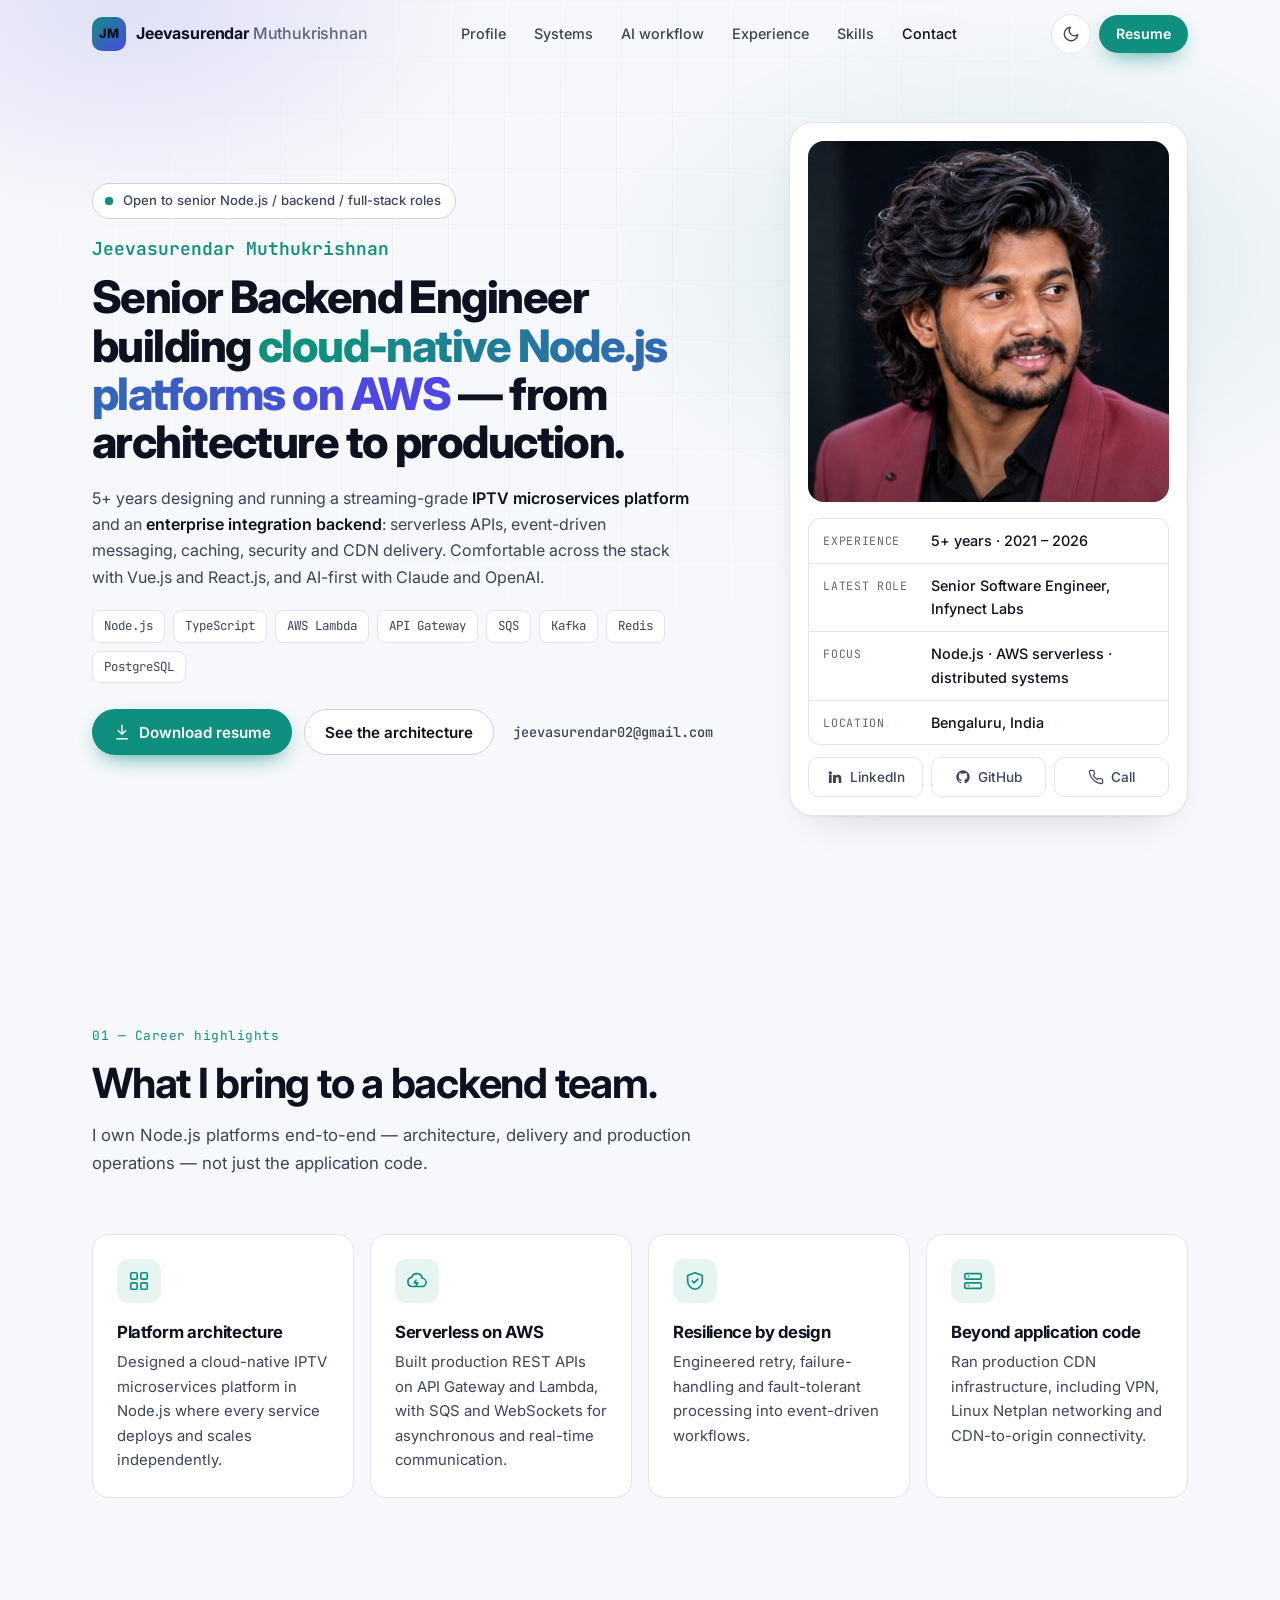
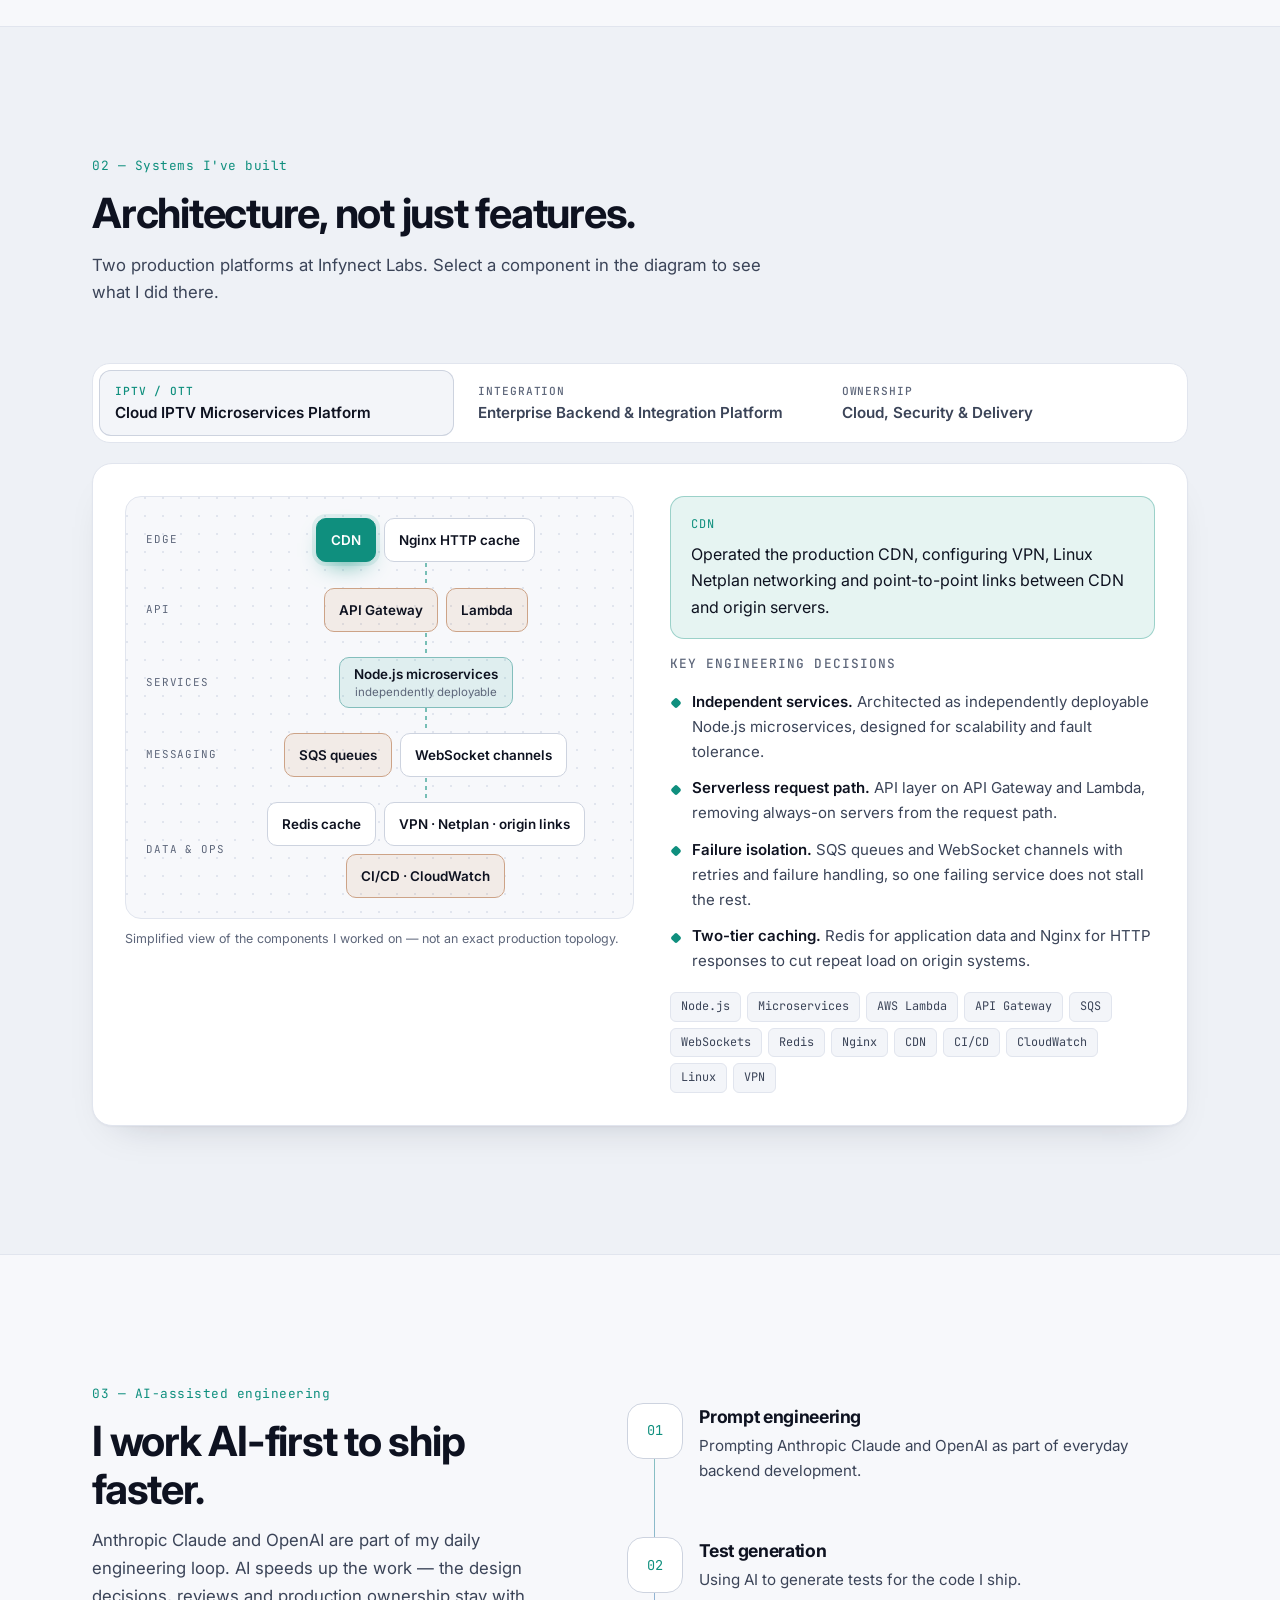
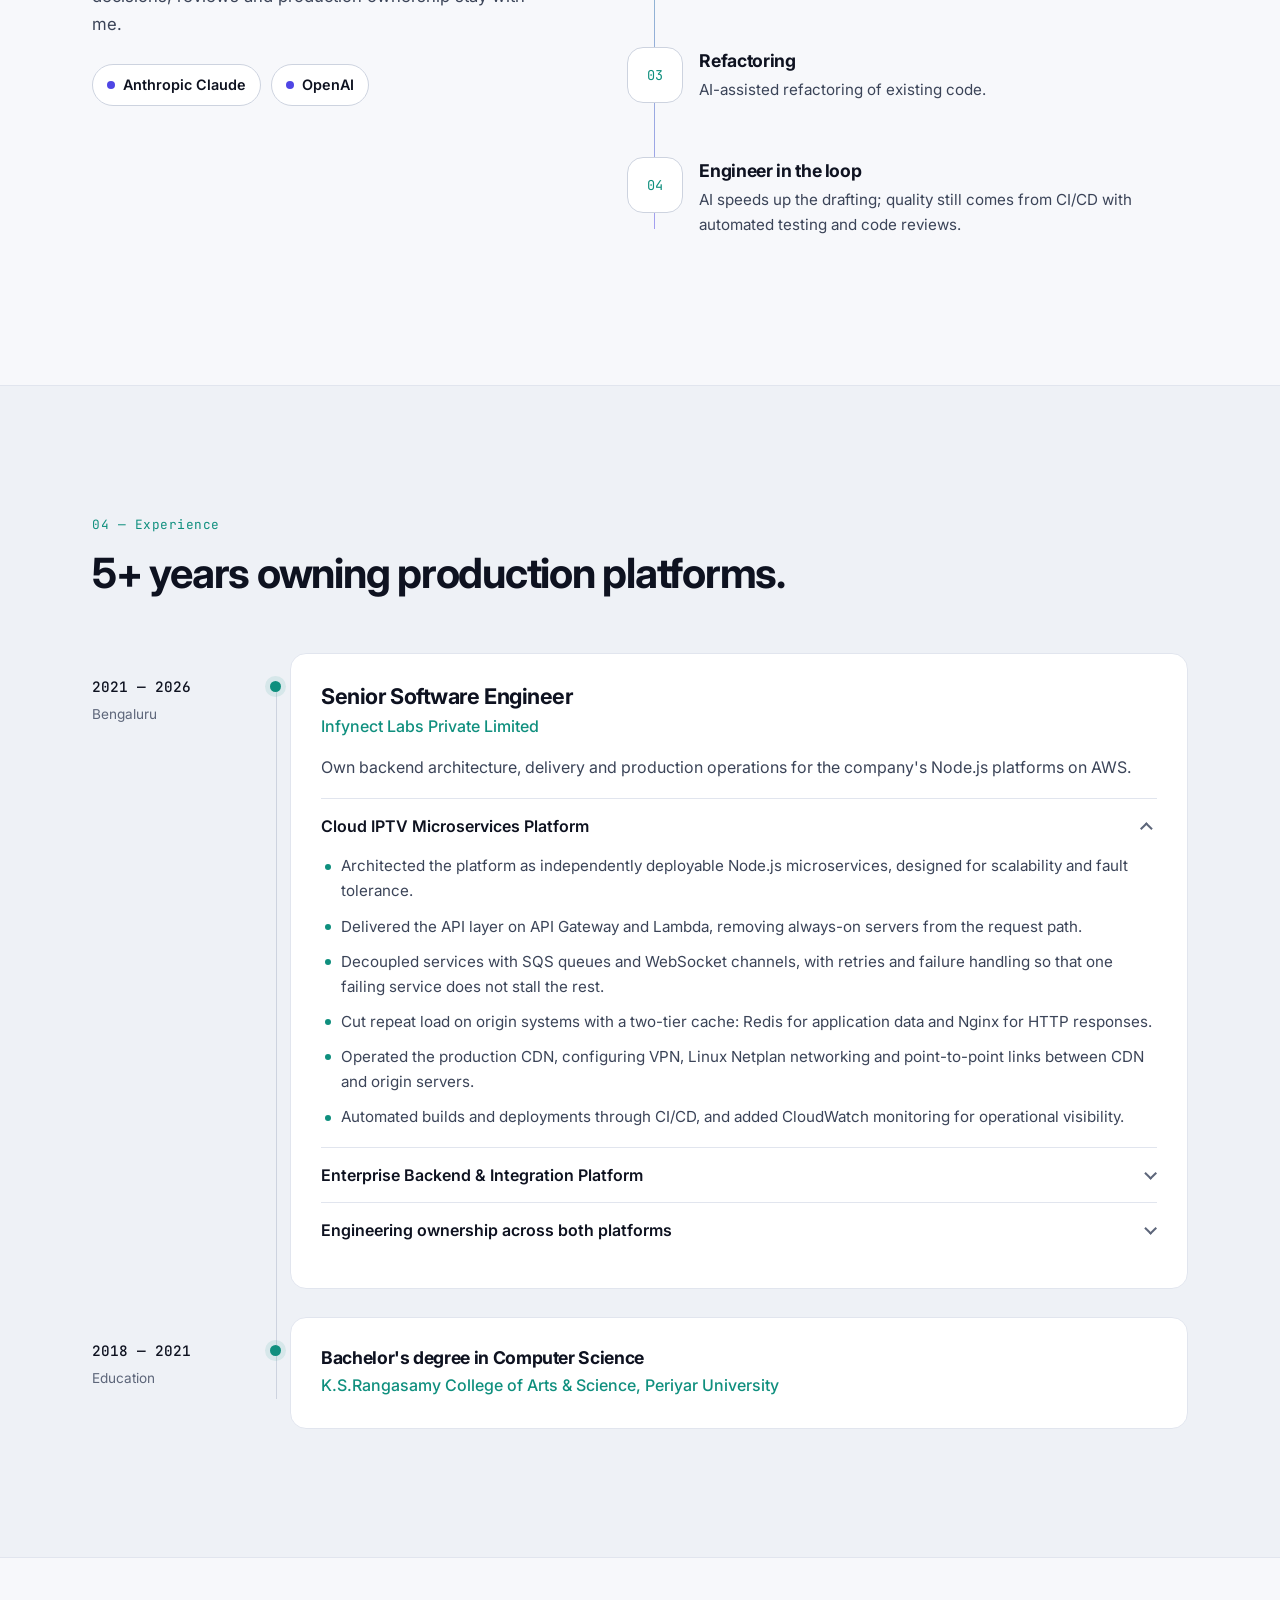
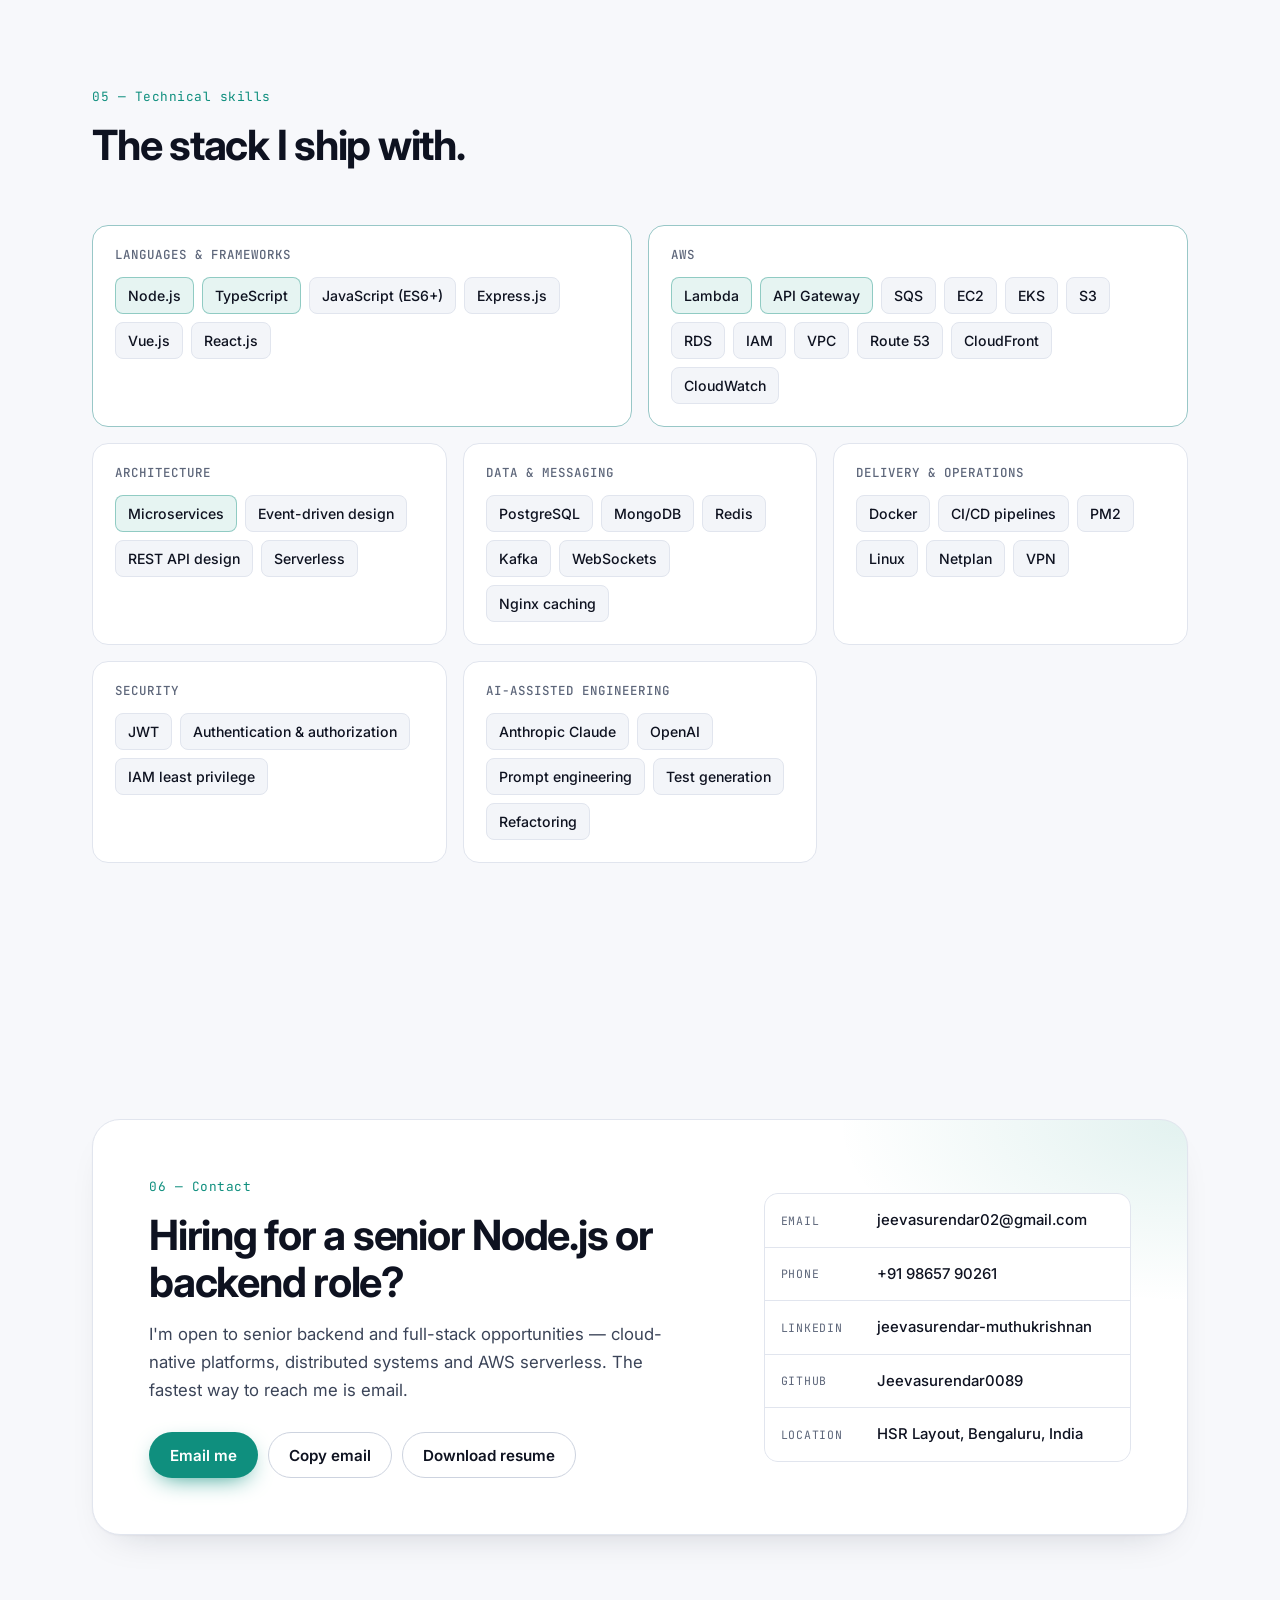
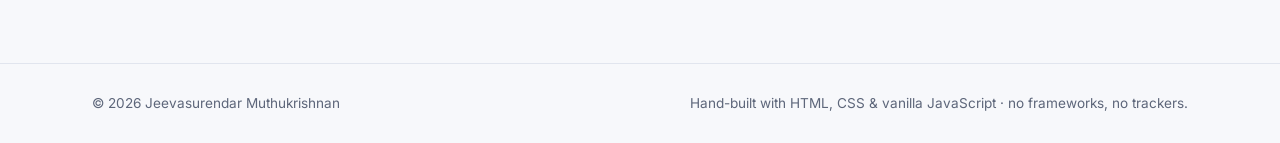
==== commit c5c4d95d: "updated portfolio" ====
--- a/index.html
+++ b/index.html
@@ -3,192 +3,543 @@
 <head>
   <meta charset="utf-8">
   <meta name="viewport" content="width=device-width, initial-scale=1">
-  <meta name="description" content="Jeevasurendar Muthukrishnan — Senior Backend / Full Stack Engineer working with Node.js, TypeScript, AWS, PostgreSQL, Redis, IPTV, streaming and AI/LLM integrations.">
+  <title>Jeevasurendar Muthukrishnan | Senior Backend Engineer · Node.js, AWS Serverless</title>
+  <meta name="description" content="Senior Backend Engineer with 5+ years owning cloud-native Node.js platforms on AWS — IPTV microservices, serverless APIs, event-driven messaging (SQS, Kafka), caching, security and CDN delivery. Based in Bengaluru.">
   <meta name="author" content="Jeevasurendar Muthukrishnan">
-  <meta name="theme-color" content="#08090d">
+  <meta name="theme-color" content="#0b0d12">
   <meta name="color-scheme" content="dark light">
-  <meta property="og:type" content="website">
-  <meta property="og:title" content="Jeevasurendar Muthukrishnan | Senior Backend / Full Stack Engineer">
-  <meta property="og:description" content="Backend and full-stack engineering across Node.js, AWS, IPTV/OTT, streaming and AI/LLM systems.">
+  <link rel="canonical" href="https://blue-disk-69ea.jeevasurendar02.workers.dev/">
+
+  <meta property="og:type" content="profile">
+  <meta property="og:url" content="https://blue-disk-69ea.jeevasurendar02.workers.dev/">
+  <meta property="og:title" content="Jeevasurendar Muthukrishnan — Senior Backend Engineer (Node.js, AWS Serverless)">
+  <meta property="og:description" content="5+ years owning cloud-native Node.js platforms on AWS: IPTV microservices, serverless APIs, event-driven systems and CDN delivery.">
+  <meta property="og:image" content="https://blue-disk-69ea.jeevasurendar02.workers.dev/assets/images/og-image.jpg">
   <meta property="og:site_name" content="Jeevasurendar Muthukrishnan">
-  <title>Jeevasurendar Muthukrishnan | Senior Backend / Full Stack Engineer</title>
+  <meta name="twitter:card" content="summary">
+
   <link rel="icon" href="assets/icons/favicon.svg" type="image/svg+xml">
+  <link rel="preconnect" href="https://fonts.googleapis.com">
+  <link rel="preconnect" href="https://fonts.gstatic.com" crossorigin>
+  <link rel="stylesheet" href="https://fonts.googleapis.com/css2?family=Inter:wght@400;500;600;700;800&family=JetBrains+Mono:wght@400;500&display=swap">
+  <link rel="preload" as="image" href="assets/images/jeevasurendar-420.jpg" imagesrcset="assets/images/jeevasurendar-420.jpg 420w, assets/images/jeevasurendar-720.jpg 720w" imagesizes="(max-width: 900px) 220px, 340px">
   <link rel="stylesheet" href="css/style.css">
   <link rel="stylesheet" href="css/responsive.css">
+
+  <script>
+    /* Apply saved theme before paint to avoid a flash. */
+    (function () {
+      var d = document.documentElement, t = null;
+      try { t = localStorage.getItem("jeeva-portfolio-theme"); } catch (e) {}
+      if (t === "light" || t === "dark") d.setAttribute("data-theme", t);
+      d.classList.add("js");
+    })();
+  </script>
+
+  <script type="application/ld+json">
+  {
+    "@context": "https://schema.org",
+    "@type": "Person",
+    "name": "Jeevasurendar Muthukrishnan",
+    "jobTitle": "Senior Backend Engineer",
+    "url": "https://blue-disk-69ea.jeevasurendar02.workers.dev/",
+    "image": "https://blue-disk-69ea.jeevasurendar02.workers.dev/assets/images/jeevasurendar-720.jpg",
+    "email": "mailto:jeevasurendar02@gmail.com",
+    "address": { "@type": "PostalAddress", "addressLocality": "Bengaluru", "addressCountry": "IN" },
+    "worksFor": { "@type": "Organization", "name": "Infynect Labs Private Limited" },
+    "alumniOf": { "@type": "CollegeOrUniversity", "name": "K.S.Rangasamy College of Arts & Science, Periyar University" },
+    "knowsAbout": ["Node.js", "TypeScript", "AWS Lambda", "API Gateway", "SQS", "Kafka", "Microservices", "Event-driven architecture", "Serverless", "PostgreSQL", "MongoDB", "Redis", "IPTV", "CDN", "Vue.js", "React.js"],
+    "sameAs": [
+      "https://www.linkedin.com/in/jeevasurendar-muthukrishnan-aa4934222/",
+      "https://github.com/Jeevasurendar0089"
+    ]
+  }
+  </script>
 </head>
 <body>
   <a class="skip-link" href="#main-content">Skip to content</a>
 
   <header class="site-header" id="siteHeader">
-    <nav class="navbar" aria-label="Primary navigation">
-      <a href="#home" class="logo" aria-label="Jeevasurendar Muthukrishnan home">Jeevasurendar Muthukrishnan</a>
-
-      <button class="menu-toggle" id="menuToggle" type="button" aria-label="Open navigation menu" aria-expanded="false" aria-controls="navLinks">
-        <span aria-hidden="true">☰</span>
-      </button>
+    <nav class="navbar container" aria-label="Primary">
+      <a href="#home" class="brand" aria-label="Jeevasurendar Muthukrishnan, back to top">
+        <span class="brand-mark" aria-hidden="true">JM</span>
+        <span class="brand-name">Jeevasurendar<span class="brand-dim"> Muthukrishnan</span></span>
+      </a>
 
       <div class="nav-links" id="navLinks">
-        <a href="#home">Home</a>
-        <a href="#about">About</a>
+        <a href="#about">Profile</a>
+        <a href="#projects">Systems</a>
+        <a href="#ai">AI workflow</a>
+        <a href="#experience">Experience</a>
         <a href="#skills">Skills</a>
-        <a href="#experience">Experience</a>
-        <a href="#projects">Projects</a>
-        <a href="#ai">AI / LLM</a>
         <a href="#contact">Contact</a>
       </div>
 
-      <button class="theme-toggle" id="themeToggle" type="button" aria-label="Switch to light theme">☀️</button>
+      <div class="nav-actions">
+        <button class="icon-btn" id="themeToggle" type="button" aria-label="Switch to light theme">
+          <svg class="i-sun" viewBox="0 0 24 24" aria-hidden="true"><circle cx="12" cy="12" r="4"/><path d="M12 2v2M12 20v2M4.9 4.9l1.4 1.4M17.7 17.7l1.4 1.4M2 12h2M20 12h2M4.9 19.1l1.4-1.4M17.7 6.3l1.4-1.4"/></svg>
+          <svg class="i-moon" viewBox="0 0 24 24" aria-hidden="true"><path d="M21 12.8A9 9 0 1 1 11.2 3a7 7 0 0 0 9.8 9.8z"/></svg>
+        </button>
+        <a class="btn btn-primary btn-sm nav-resume" href="assets/resume/Jeevasurendar_Muthukrishnan_Resume.pdf" download>Resume</a>
+        <button class="icon-btn menu-toggle" id="menuToggle" type="button" aria-label="Open navigation menu" aria-expanded="false" aria-controls="navLinks">
+          <svg viewBox="0 0 24 24" aria-hidden="true"><path d="M4 7h16M4 12h16M4 17h16"/></svg>
+        </button>
+      </div>
     </nav>
     <div class="scroll-progress" id="scrollProgress" aria-hidden="true"></div>
   </header>
 
   <main id="main-content">
-    <section id="home" class="hero section" aria-labelledby="hero-title">
-      <div class="hero-content">
-        <p class="hero-label">Senior Backend / Full Stack Engineer</p>
-        <h1 id="hero-title">Building scalable <span class="gradient-text">backend systems</span> &amp; intelligent applications.</h1>
-        <p class="hero-description">I’m Jeevasurendar Muthukrishnan, a software engineer with 5+ years of experience building production-grade backend and full-stack applications using Node.js, TypeScript, cloud technologies and modern AI/LLM systems.</p>
-
-        <div class="hero-actions">
-          <a href="#projects" class="btn btn-primary">View Projects <span aria-hidden="true">↘</span></a>
-          <a href="assets/resume/Jeevasurendar_Muthukrishnan_Resume.pdf" class="btn btn-secondary" download>Download Resume <span aria-hidden="true">↓</span></a>
-        </div>
-
-        <div class="hero-links" aria-label="Professional links">
-          <a href="https://github.com/Jeevasurendar0089" target="_blank" rel="noopener noreferrer">GitHub <span aria-hidden="true">↗</span></a>
-          <a href="https://www.linkedin.com/in/jeevasurendar-muthukrishnan-aa4934222" target="_blank" rel="noopener noreferrer">LinkedIn <span aria-hidden="true">↗</span></a>
-          <a href="mailto:jeevasurendar02@gmail.com">Email <span aria-hidden="true">↗</span></a>
-        </div>
-      </div>
-
-      <div class="hero-card" aria-label="Technical profile">
-        <div class="terminal">
-          <div class="terminal-header" aria-hidden="true"><span></span><span></span><span></span><strong>engineer.ts</strong></div>
-          <div class="terminal-body" role="presentation">
-            <p><span class="terminal-keyword">const</span> engineer = <span class="terminal-value">{</span></p>
-            <p class="terminal-indent">role: <span class="terminal-string">"Full Stack Engineer"</span>,</p>
-            <p class="terminal-indent">backend: <span class="terminal-string">"Node.js / TypeScript"</span>,</p>
-            <p class="terminal-indent">cloud: <span class="terminal-string">"AWS"</span>,</p>
-            <p class="terminal-indent">data: <span class="terminal-string">"PostgreSQL / Redis"</span>,</p>
-            <p class="terminal-indent">media: <span class="terminal-string">"IPTV / HLS / FFmpeg"</span>,</p>
-            <p class="terminal-indent">ai: <span class="terminal-string">"LLM / Agents"</span></p>
-            <p><span class="terminal-value">};</span></p>
-          </div>
-        </div>
-        <div class="hero-card-footer"><span class="status-dot" aria-hidden="true"></span> Production-focused engineering</div>
-      </div>
-    </section>
-
-    <section class="stats section" aria-label="Professional highlights">
-      <div class="stats-grid">
-        <div class="stat-card"><strong>5+</strong><span>Years Experience</span></div>
-        <div class="stat-card"><strong>Node.js</strong><span>Backend Engineering</span></div>
-        <div class="stat-card"><strong>AWS</strong><span>Cloud &amp; Production</span></div>
-        <div class="stat-card"><strong>AI / LLM</strong><span>Intelligent Applications</span></div>
-      </div>
-    </section>
-
-    <section id="about" class="about section" aria-labelledby="about-title">
-      <div class="section-heading">
-        <p class="section-label">About me</p>
-        <h2 id="about-title">Engineering with a <span class="gradient-text">production mindset.</span></h2>
-      </div>
-      <div class="about-content">
-        <div class="about-text">
-          <p>I specialize in backend and full-stack engineering, with hands-on experience designing APIs, service-oriented systems, real-time applications and production platforms.</p>
-          <p>My experience spans Node.js, TypeScript, PostgreSQL, MySQL, Redis, Docker, Linux, Nginx and AWS, along with IPTV, OTT, DRM, CDN, HLS and FFmpeg-based media systems.</p>
-          <p>I also work with OpenAI and Anthropic Claude, LLM integrations and AI-agent workflows to bring intelligent capabilities into backend and product workflows.</p>
-        </div>
-        <div class="about-highlights">
-          <article class="highlight-card"><span>01</span><h3>Backend Engineering</h3><p>APIs, service-oriented systems, databases and real-time communication.</p></article>
-          <article class="highlight-card"><span>02</span><h3>Cloud &amp; Production</h3><p>AWS, Docker, Linux, Nginx, deployment, troubleshooting and optimization.</p></article>
-          <article class="highlight-card"><span>03</span><h3>AI / LLM</h3><p>LLM integrations, AI agents and intelligent backend workflows.</p></article>
-        </div>
-      </div>
-    </section>
-
-    <section class="journey section" aria-labelledby="journey-title">
-      <div class="section-heading">
-        <p class="section-label">Engineering journey</p>
-        <h2 id="journey-title">From frontend development to <span class="gradient-text">AI engineering.</span></h2>
-      </div>
-      <div class="journey-line">
-        <div class="journey-item"><span>01</span><strong>Frontend</strong></div><div class="journey-arrow" aria-hidden="true">→</div>
-        <div class="journey-item"><span>02</span><strong>Backend</strong></div><div class="journey-arrow" aria-hidden="true">→</div>
-        <div class="journey-item"><span>03</span><strong>Full Stack</strong></div><div class="journey-arrow" aria-hidden="true">→</div>
-        <div class="journey-item"><span>04</span><strong>Cloud &amp; Production</strong></div><div class="journey-arrow" aria-hidden="true">→</div>
-        <div class="journey-item"><span>05</span><strong>Architecture</strong></div><div class="journey-arrow" aria-hidden="true">→</div>
-        <div class="journey-item"><span>06</span><strong>AI / LLM</strong></div>
-      </div>
-    </section>
-
-    <section id="skills" class="skills section" aria-labelledby="skills-title">
-      <div class="section-heading"><p class="section-label">Technology</p><h2 id="skills-title">Tools I work with.</h2></div>
-      <div class="skills-grid">
-        <article class="skill-card"><span class="skill-number">01</span><h3>Backend</h3><p>Node.js · TypeScript · JavaScript · Express.js · NestJS · REST · GraphQL · WebSockets · Microservices</p></article>
-        <article class="skill-card"><span class="skill-number">02</span><h3>Frontend</h3><p>React.js · Angular · Vue.js · HTML5 · CSS3 · Responsive Web Development</p></article>
-        <article class="skill-card"><span class="skill-number">03</span><h3>Data</h3><p>PostgreSQL · MySQL · Redis · Sequelize ORM · SQL · Caching</p></article>
-        <article class="skill-card"><span class="skill-number">04</span><h3>Cloud &amp; DevOps</h3><p>AWS · Docker · Linux · Nginx · CI/CD · Cloud Deployment · Production Operations</p></article>
-        <article class="skill-card"><span class="skill-number">05</span><h3>AI / LLM</h3><p>OpenAI API · Anthropic Claude API · LLM Integration · AI Agents · Prompt Engineering</p></article>
-        <article class="skill-card"><span class="skill-number">06</span><h3>Media &amp; Streaming</h3><p>IPTV · OTT · DRM · HLS · FFmpeg · NVIDIA GPU Transcoding · CDN · Live Streaming</p></article>
-      </div>
-    </section>
-
-    <section id="experience" class="experience section" aria-labelledby="experience-title">
-      <div class="section-heading"><p class="section-label">Experience</p><h2 id="experience-title">Professional journey.</h2></div>
-      <div class="timeline">
-        <article class="timeline-item"><div class="timeline-date">Sep 2025 — 2026</div><div class="timeline-content"><h3>Associate Principal Engineer</h3><p class="company">Infynect Labs Private Limited</p><p>Architected and developed production-grade Node.js backend and full-stack applications across IPTV, OTT, Hospitality and AI-enabled products. Worked with REST, GraphQL, WebSockets, AWS and LLM-powered workflows.</p><div class="timeline-tags"><span>Node.js</span><span>AWS</span><span>AI / LLM</span></div></div></article>
-        <article class="timeline-item"><div class="timeline-date">May 2024 — Sep 2025</div><div class="timeline-content"><h3>Full Stack Engineer</h3><p class="company">Infynect Labs Private Limited</p><p>Built the Teraband ISP Management Portal and full-stack IPTV applications, working across Node.js, React/Vue, PostgreSQL, MySQL, REST APIs, AWS CloudFront, S3, DRM, HLS, FFmpeg and streaming workflows.</p><div class="timeline-tags"><span>Node.js</span><span>React / Vue</span><span>PostgreSQL</span></div></div></article>
-        <article class="timeline-item"><div class="timeline-date">May 2023 — May 2024</div><div class="timeline-content"><h3>Software Engineer II</h3><p class="company">Infynect Labs Private Limited</p><p>Developed the HEPI TV hospitality infotainment platform, Android TV / AOSP STB launcher and Samsung TEP integrations, connecting frontend applications with backend services and platform APIs.</p><div class="timeline-tags"><span>Android TV</span><span>WebSockets</span><span>Node.js</span></div></div></article>
-        <article class="timeline-item"><div class="timeline-date">Nov 2021 — May 2023</div><div class="timeline-content"><h3>Software Engineer I</h3><p class="company">Infynect Labs Private Limited</p><p>Developed SMS and ISP Management REST APIs within the IPTV ecosystem, including authentication, database workflows, third-party integrations, GraphQL APIs and real-time WebSocket capabilities.</p><div class="timeline-tags"><span>Express.js</span><span>REST / GraphQL</span><span>WebSockets</span></div></div></article>
-      </div>
-    </section>
-
-    <section id="projects" class="projects section" aria-labelledby="projects-title">
-      <div class="section-heading"><p class="section-label">Selected work</p><h2 id="projects-title">Systems built for real production environments.</h2></div>
-      <div class="projects-grid">
-        <article class="project-card featured">
-          <div class="project-top"><span class="project-type">IPTV / OTT</span><span class="project-index">01</span></div>
-          <h3>IPTV Service Platform</h3>
-          <p>Service-oriented IPTV platform covering SMS, ISP management, subscriber workflows, DRM, transcoding, CDN and content delivery.</p>
-          <div class="architecture" aria-label="High-level platform flow"><span>Clients</span><i aria-hidden="true">→</i><span>APIs</span><i aria-hidden="true">→</i><span>Services</span><i aria-hidden="true">→</i><span>Media / CDN</span></div>
-          <div class="project-tech"><span>Node.js</span><span>GraphQL</span><span>PostgreSQL</span><span>Redis</span><span>FFmpeg</span><span>CDN</span></div>
-        </article>
-        <article class="project-card"><div class="project-top"><span class="project-type">Hospitality</span><span class="project-index">02</span></div><h3>HEPI TV</h3><p>Hospitality infotainment platform supporting Web, Android TV, AOSP STB and Samsung TEP environments.</p><div class="project-tech"><span>Node.js</span><span>React</span><span>WebSockets</span><span>AWS</span></div></article>
-        <article class="project-card"><div class="project-top"><span class="project-type">ISP</span><span class="project-index">03</span></div><h3>Teraband ISP Management</h3><p>Full-stack ISP management platform integrating Internet, IPTV and OTT provider workflows.</p><div class="project-tech"><span>Node.js</span><span>Vue.js</span><span>PostgreSQL</span><span>MySQL</span></div></article>
-      </div>
-    </section>
-
-    <section id="ai" class="ai-section section" aria-labelledby="ai-title">
-      <div class="ai-content">
-        <div class="section-heading"><p class="section-label">AI / LLM</p><h2 id="ai-title">Adding an intelligent layer to <span class="gradient-text">production software.</span></h2></div>
-        <div class="ai-layout">
-          <p>Hands-on LLM integration across backend and product workflows, including OpenAI and Anthropic Claude integrations and AI-agent capabilities within application services.</p>
-          <div class="ai-tags"><span>OpenAI</span><span>Anthropic Claude</span><span>LLM Integration</span><span>AI Agents</span><span>Tool Calling</span><span>Prompt Engineering</span></div>
-        </div>
-      </div>
-    </section>
-
-    <section id="contact" class="contact section" aria-labelledby="contact-title">
-      <div class="contact-box">
-        <p class="section-label">Get in touch</p>
-        <h2 id="contact-title">Let's build something <span class="gradient-text">meaningful.</span></h2>
-        <p>Open to senior backend and full-stack engineering opportunities involving Node.js, cloud platforms, scalable systems and AI/LLM applications.</p>
-        <div class="contact-actions">
-          <a href="mailto:jeevasurendar02@gmail.com" class="btn btn-primary">jeevasurendar02@gmail.com <span aria-hidden="true">↗</span></a>
-          <button class="btn btn-secondary copy-email" id="copyEmail" type="button" data-email="jeevasurendar02@gmail.com">Copy email</button>
-          <a href="https://www.linkedin.com/in/jeevasurendar-muthukrishnan-aa4934222" target="_blank" rel="noopener noreferrer" class="btn btn-secondary">LinkedIn <span aria-hidden="true">↗</span></a>
-        </div>
-        <div class="contact-details"><a href="tel:+919865790261">+91 98657 90261</a><span>•</span><a href="https://github.com/Jeevasurendar0089" target="_blank" rel="noopener noreferrer">github.com/Jeevasurendar0089</a></div>
+    <!-- ============ HERO ============ -->
+    <section id="home" class="hero" aria-labelledby="hero-title">
+      <div class="hero-bg" aria-hidden="true"></div>
+      <div class="container hero-grid">
+        <div class="hero-copy">
+          <p class="status-pill"><span class="pulse" aria-hidden="true"></span> Open to senior Node.js / backend / full-stack roles</p>
+          <h1 id="hero-title">
+            <span class="hero-name">Jeevasurendar Muthukrishnan</span>
+            <span class="hero-role">Senior Backend Engineer building <em>cloud-native Node.js platforms on AWS</em> — from architecture to production.</span>
+          </h1>
+          <p class="hero-lede">5+ years designing and running a streaming-grade <strong>IPTV microservices platform</strong> and an <strong>enterprise integration backend</strong>: serverless APIs, event-driven messaging, caching, security and CDN delivery. Comfortable across the stack with Vue.js and React.js, and AI-first with Claude and OpenAI.</p>
+
+          <ul class="hero-stack" aria-label="Core stack">
+            <li>Node.js</li><li>TypeScript</li><li>AWS Lambda</li><li>API Gateway</li><li>SQS</li><li>Kafka</li><li>Redis</li><li>PostgreSQL</li>
+          </ul>
+
+          <div class="hero-actions">
+            <a href="assets/resume/Jeevasurendar_Muthukrishnan_Resume.pdf" class="btn btn-primary" download>
+              <svg viewBox="0 0 24 24" aria-hidden="true"><path d="M12 3v12m0 0-5-5m5 5 5-5M5 21h14"/></svg>
+              Download resume
+            </a>
+            <a href="#projects" class="btn btn-ghost">See the architecture</a>
+            <a href="mailto:jeevasurendar02@gmail.com" class="btn btn-link">jeevasurendar02@gmail.com</a>
+          </div>
+        </div>
+
+        <aside class="hero-card" aria-label="Recruiter snapshot">
+          <div class="portrait">
+            <img src="assets/images/jeevasurendar-420.jpg"
+                 srcset="assets/images/jeevasurendar-420.jpg 420w, assets/images/jeevasurendar-720.jpg 720w"
+                 sizes="(max-width: 900px) 220px, 340px"
+                 width="420" height="420" alt="Portrait of Jeevasurendar Muthukrishnan" fetchpriority="high">
+          </div>
+          <dl class="snapshot">
+            <div><dt>Experience</dt><dd>5+ years · 2021 – 2026</dd></div>
+            <div><dt>Latest role</dt><dd>Senior Software Engineer, Infynect Labs</dd></div>
+            <div><dt>Focus</dt><dd>Node.js · AWS serverless · distributed systems</dd></div>
+            <div><dt>Location</dt><dd>Bengaluru, India</dd></div>
+          </dl>
+          <div class="snapshot-links">
+            <a href="https://www.linkedin.com/in/jeevasurendar-muthukrishnan-aa4934222/" target="_blank" rel="noopener noreferrer" aria-label="LinkedIn profile (opens in new tab)">
+              <svg viewBox="0 0 24 24" aria-hidden="true" class="fill"><path d="M4.98 3.5a2.5 2.5 0 1 1 0 5 2.5 2.5 0 0 1 0-5zM3 9h4v12H3zM9 9h3.8v1.7h.1c.5-1 1.8-2 3.8-2 4 0 4.8 2.6 4.8 6V21h-4v-5.6c0-1.3 0-3-1.9-3s-2.2 1.5-2.2 2.9V21H9z"/></svg>LinkedIn</a>
+            <a href="https://github.com/Jeevasurendar0089" target="_blank" rel="noopener noreferrer" aria-label="GitHub profile (opens in new tab)">
+              <svg viewBox="0 0 24 24" aria-hidden="true" class="fill"><path d="M12 2a10 10 0 0 0-3.2 19.5c.5.1.7-.2.7-.5v-1.7c-2.8.6-3.4-1.3-3.4-1.3-.5-1.2-1.1-1.5-1.1-1.5-.9-.6.1-.6.1-.6 1 .1 1.5 1 1.5 1 .9 1.6 2.4 1.1 3 .9.1-.7.4-1.1.6-1.4-2.2-.3-4.6-1.1-4.6-5 0-1.1.4-2 1-2.7-.1-.3-.4-1.3.1-2.7 0 0 .8-.3 2.8 1a9.6 9.6 0 0 1 5 0c1.9-1.3 2.8-1 2.8-1 .5 1.4.2 2.4.1 2.7.6.7 1 1.6 1 2.7 0 3.9-2.4 4.7-4.6 5 .4.3.7.9.7 1.9V21c0 .3.2.6.7.5A10 10 0 0 0 12 2z"/></svg>GitHub</a>
+            <a href="tel:+919865790261" aria-label="Call +91 98657 90261">
+              <svg viewBox="0 0 24 24" aria-hidden="true"><path d="M22 16.9v3a2 2 0 0 1-2.2 2 19.8 19.8 0 0 1-8.6-3.1 19.5 19.5 0 0 1-6-6A19.8 19.8 0 0 1 2.1 4.2 2 2 0 0 1 4.1 2h3a2 2 0 0 1 2 1.7c.1.9.4 1.8.7 2.7a2 2 0 0 1-.5 2.1L8 9.8a16 16 0 0 0 6 6l1.3-1.3a2 2 0 0 1 2.1-.4c.9.3 1.8.6 2.7.7a2 2 0 0 1 1.7 2z"/></svg>Call</a>
+          </div>
+        </aside>
+      </div>
+    </section>
+
+    <!-- ============ PROFILE / HIGHLIGHTS ============ -->
+    <section id="about" class="section" aria-labelledby="about-title">
+      <div class="container">
+        <div class="section-head reveal">
+          <p class="eyebrow">01 — Career highlights</p>
+          <h2 id="about-title">What I bring to a backend team.</h2>
+          <p class="section-sub">I own Node.js platforms end-to-end — architecture, delivery and production operations — not just the application code.</p>
+        </div>
+
+        <div class="highlights">
+          <article class="hl-card reveal">
+            <div class="hl-icon" aria-hidden="true"><svg viewBox="0 0 24 24"><rect x="3" y="3" width="7" height="7" rx="1.5"/><rect x="14" y="3" width="7" height="7" rx="1.5"/><rect x="3" y="14" width="7" height="7" rx="1.5"/><rect x="14" y="14" width="7" height="7" rx="1.5"/></svg></div>
+            <h3>Platform architecture</h3>
+            <p>Designed a cloud-native IPTV microservices platform in Node.js where every service deploys and scales independently.</p>
+          </article>
+          <article class="hl-card reveal">
+            <div class="hl-icon" aria-hidden="true"><svg viewBox="0 0 24 24"><path d="M7 18a5 5 0 0 1-.9-9.9A6 6 0 0 1 17.7 9 4.5 4.5 0 0 1 17 18z"/><path d="m11 11-2 3h4l-2 3"/></svg></div>
+            <h3>Serverless on AWS</h3>
+            <p>Built production REST APIs on API Gateway and Lambda, with SQS and WebSockets for asynchronous and real-time communication.</p>
+          </article>
+          <article class="hl-card reveal">
+            <div class="hl-icon" aria-hidden="true"><svg viewBox="0 0 24 24"><path d="M12 3 4 6v6c0 4.5 3.4 8.3 8 9 4.6-.7 8-4.5 8-9V6z"/><path d="m9 12 2 2 4-4"/></svg></div>
+            <h3>Resilience by design</h3>
+            <p>Engineered retry, failure-handling and fault-tolerant processing into event-driven workflows.</p>
+          </article>
+          <article class="hl-card reveal">
+            <div class="hl-icon" aria-hidden="true"><svg viewBox="0 0 24 24"><rect x="3" y="4" width="18" height="6" rx="1.5"/><rect x="3" y="14" width="18" height="6" rx="1.5"/><path d="M7 7h.01M7 17h.01"/></svg></div>
+            <h3>Beyond application code</h3>
+            <p>Ran production CDN infrastructure, including VPN, Linux Netplan networking and CDN-to-origin connectivity.</p>
+          </article>
+        </div>
+      </div>
+    </section>
+
+    <!-- ============ SYSTEMS / PROJECTS ============ -->
+    <section id="projects" class="section section-alt" aria-labelledby="projects-title">
+      <div class="container">
+        <div class="section-head reveal">
+          <p class="eyebrow">02 — Systems I've built</p>
+          <h2 id="projects-title">Architecture, not just features.</h2>
+          <p class="section-sub">Two production platforms at Infynect Labs. Select a component in the diagram to see what I did there.</p>
+        </div>
+
+        <div class="tabs reveal" data-tabs>
+          <div class="tablist" role="tablist" aria-label="Platforms">
+            <button role="tab" id="tab-iptv" aria-controls="panel-iptv" aria-selected="true">
+              <span class="tab-kicker">IPTV / OTT</span>Cloud IPTV Microservices Platform
+            </button>
+            <button role="tab" id="tab-ent" aria-controls="panel-ent" aria-selected="false" tabindex="-1">
+              <span class="tab-kicker">Integration</span>Enterprise Backend &amp; Integration Platform
+            </button>
+            <button role="tab" id="tab-ops" aria-controls="panel-ops" aria-selected="false" tabindex="-1">
+              <span class="tab-kicker">Ownership</span>Cloud, Security &amp; Delivery
+            </button>
+          </div>
+
+          <!-- IPTV -->
+          <div class="tabpanel" role="tabpanel" id="panel-iptv" aria-labelledby="tab-iptv" tabindex="0">
+            <div class="case">
+              <div class="case-diagram">
+                <div class="diagram" data-diagram aria-label="Simplified architecture of the Cloud IPTV platform">
+                  <div class="d-row">
+                    <span class="d-label">Edge</span>
+                    <button class="node" data-key="cdn" aria-pressed="true">CDN</button>
+                    <button class="node" data-key="nginx" aria-pressed="false">Nginx HTTP cache</button>
+                  </div>
+                  <div class="d-link" aria-hidden="true"></div>
+                  <div class="d-row">
+                    <span class="d-label">API</span>
+                    <button class="node node-aws" data-key="apigw" aria-pressed="false">API Gateway</button>
+                    <button class="node node-aws" data-key="lambda" aria-pressed="false">Lambda</button>
+                  </div>
+                  <div class="d-link" aria-hidden="true"></div>
+                  <div class="d-row">
+                    <span class="d-label">Services</span>
+                    <button class="node node-core" data-key="svc" aria-pressed="false">Node.js microservices <small>independently deployable</small></button>
+                  </div>
+                  <div class="d-link" aria-hidden="true"></div>
+                  <div class="d-row">
+                    <span class="d-label">Messaging</span>
+                    <button class="node node-aws" data-key="sqs" aria-pressed="false">SQS queues</button>
+                    <button class="node" data-key="ws" aria-pressed="false">WebSocket channels</button>
+                  </div>
+                  <div class="d-link" aria-hidden="true"></div>
+                  <div class="d-row">
+                    <span class="d-label">Data &amp; ops</span>
+                    <button class="node" data-key="redis" aria-pressed="false">Redis cache</button>
+                    <button class="node" data-key="net" aria-pressed="false">VPN · Netplan · origin links</button>
+                    <button class="node node-aws" data-key="ops" aria-pressed="false">CI/CD · CloudWatch</button>
+                  </div>
+                </div>
+                <p class="diagram-note">Simplified view of the components I worked on — not an exact production topology.</p>
+              </div>
+
+              <div class="case-body">
+                <div class="node-detail" aria-live="polite">
+                  <p class="nd-kicker" data-detail-title>CDN</p>
+                  <p data-detail-text>Operated the production CDN, configuring VPN, Linux Netplan networking and point-to-point links between CDN and origin servers.</p>
+                </div>
+                <h3 class="case-title">Key engineering decisions</h3>
+                <ul class="decisions">
+                  <li><strong>Independent services.</strong> Architected as independently deployable Node.js microservices, designed for scalability and fault tolerance.</li>
+                  <li><strong>Serverless request path.</strong> API layer on API Gateway and Lambda, removing always-on servers from the request path.</li>
+                  <li><strong>Failure isolation.</strong> SQS queues and WebSocket channels with retries and failure handling, so one failing service does not stall the rest.</li>
+                  <li><strong>Two-tier caching.</strong> Redis for application data and Nginx for HTTP responses to cut repeat load on origin systems.</li>
+                </ul>
+                <ul class="tags" aria-label="Technologies">
+                  <li>Node.js</li><li>Microservices</li><li>AWS Lambda</li><li>API Gateway</li><li>SQS</li><li>WebSockets</li><li>Redis</li><li>Nginx</li><li>CDN</li><li>CI/CD</li><li>CloudWatch</li><li>Linux</li><li>VPN</li>
+                </ul>
+              </div>
+            </div>
+          </div>
+
+          <!-- Enterprise -->
+          <div class="tabpanel" role="tabpanel" id="panel-ent" aria-labelledby="tab-ent" tabindex="0" hidden>
+            <div class="case">
+              <div class="case-diagram">
+                <div class="diagram" data-diagram aria-label="Simplified architecture of the enterprise integration platform">
+                  <div class="d-row">
+                    <span class="d-label">Systems</span>
+                    <button class="node" data-key="ext" aria-pressed="true">Internal &amp; third-party systems</button>
+                  </div>
+                  <div class="d-link" aria-hidden="true"></div>
+                  <div class="d-row">
+                    <span class="d-label">API</span>
+                    <button class="node" data-key="rest" aria-pressed="false">REST APIs</button>
+                    <button class="node" data-key="auth" aria-pressed="false">JWT · role-based auth</button>
+                  </div>
+                  <div class="d-link" aria-hidden="true"></div>
+                  <div class="d-row">
+                    <span class="d-label">Services</span>
+                    <button class="node node-core" data-key="express" aria-pressed="false">Node.js / Express.js microservices</button>
+                  </div>
+                  <div class="d-link" aria-hidden="true"></div>
+                  <div class="d-row">
+                    <span class="d-label">Events</span>
+                    <button class="node node-core" data-key="kafka" aria-pressed="false">Kafka event bus</button>
+                  </div>
+                  <div class="d-link" aria-hidden="true"></div>
+                  <div class="d-row">
+                    <span class="d-label">Data</span>
+                    <button class="node" data-key="pg" aria-pressed="false">PostgreSQL</button>
+                    <button class="node" data-key="mongo" aria-pressed="false">MongoDB</button>
+                  </div>
+                </div>
+                <p class="diagram-note">Simplified view of the components I worked on — not an exact production topology.</p>
+              </div>
+
+              <div class="case-body">
+                <div class="node-detail" aria-live="polite">
+                  <p class="nd-kicker" data-detail-title>Internal &amp; third-party systems</p>
+                  <p data-detail-text>Built Node.js and Express.js microservices that connect internal and third-party systems through REST APIs.</p>
+                </div>
+                <h3 class="case-title">Key engineering decisions</h3>
+                <ul class="decisions">
+                  <li><strong>Events over direct calls.</strong> Introduced Kafka for event-driven communication, replacing direct service-to-service dependencies.</li>
+                  <li><strong>Data layer that performs.</strong> Designed PostgreSQL persistence and optimized slow queries to improve API performance.</li>
+                  <li><strong>Secure by default.</strong> Every API secured with JWT-based authentication and role-based authorization.</li>
+                </ul>
+                <ul class="tags" aria-label="Technologies">
+                  <li>Node.js</li><li>Express.js</li><li>REST APIs</li><li>Kafka</li><li>PostgreSQL</li><li>MongoDB</li><li>Event-driven architecture</li><li>JWT</li><li>RBAC</li><li>Query optimization</li>
+                </ul>
+              </div>
+            </div>
+          </div>
+
+          <!-- Ownership -->
+          <div class="tabpanel" role="tabpanel" id="panel-ops" aria-labelledby="tab-ops" tabindex="0" hidden>
+            <div class="case">
+              <div class="case-diagram">
+                <div class="diagram" data-diagram aria-label="Areas of engineering ownership across both platforms">
+                  <div class="d-row">
+                    <span class="d-label">Security</span>
+                    <button class="node node-aws" data-key="iam" aria-pressed="true">IAM · VPC · Security groups</button>
+                  </div>
+                  <div class="d-link" aria-hidden="true"></div>
+                  <div class="d-row">
+                    <span class="d-label">Compute</span>
+                    <button class="node node-aws" data-key="deploy" aria-pressed="false">EC2 · Lambda · S3 · RDS · API Gateway</button>
+                  </div>
+                  <div class="d-link" aria-hidden="true"></div>
+                  <div class="d-row">
+                    <span class="d-label">Runtime</span>
+                    <button class="node node-core" data-key="docker" aria-pressed="false">Docker</button>
+                    <button class="node node-core" data-key="pm2" aria-pressed="false">PM2</button>
+                  </div>
+                  <div class="d-link" aria-hidden="true"></div>
+                  <div class="d-row">
+                    <span class="d-label">Delivery</span>
+                    <button class="node" data-key="cicd" aria-pressed="false">CI/CD + automated tests</button>
+                    <button class="node" data-key="perf" aria-pressed="false">Performance tuning</button>
+                    <button class="node" data-key="review" aria-pressed="false">Code reviews</button>
+                  </div>
+                </div>
+                <p class="diagram-note">Responsibilities I carried across both platforms.</p>
+              </div>
+
+              <div class="case-body">
+                <div class="node-detail" aria-live="polite">
+                  <p class="nd-kicker" data-detail-title>IAM · VPC · Security groups</p>
+                  <p data-detail-text>Locked down AWS environments with IAM, VPC and security groups on least-privilege principles.</p>
+                </div>
+                <h3 class="case-title">What ownership meant</h3>
+                <ul class="decisions">
+                  <li><strong>Architecture trade-offs.</strong> Designed AWS architectures for availability, resiliency, performance and cost optimization.</li>
+                  <li><strong>Consistent environments.</strong> Containerized backend services with Docker and ran them under PM2 across development and production.</li>
+                  <li><strong>Safe delivery.</strong> CI/CD pipelines with automated testing for builds and deployments.</li>
+                  <li><strong>Performance.</strong> Analysed and optimized backend APIs and database operations.</li>
+                </ul>
+                <ul class="tags" aria-label="Technologies">
+                  <li>EC2</li><li>S3</li><li>RDS</li><li>IAM</li><li>VPC</li><li>Security Groups</li><li>Docker</li><li>PM2</li><li>CI/CD</li><li>Automated testing</li><li>CloudWatch</li>
+                </ul>
+              </div>
+            </div>
+          </div>
+        </div>
+      </div>
+    </section>
+
+    <!-- ============ AI ============ -->
+    <section id="ai" class="section" aria-labelledby="ai-title">
+      <div class="container ai-grid">
+        <div class="section-head reveal">
+          <p class="eyebrow">03 — AI-assisted engineering</p>
+          <h2 id="ai-title">I work AI-first to ship faster.</h2>
+          <p class="section-sub">Anthropic Claude and OpenAI are part of my daily engineering loop. AI speeds up the work — the design decisions, reviews and production ownership stay with me.</p>
+          <div class="ai-models">
+            <span class="model">Anthropic Claude</span>
+            <span class="model">OpenAI</span>
+          </div>
+        </div>
+
+        <ol class="ai-flow">
+          <li class="ai-step reveal">
+            <span class="ai-num" aria-hidden="true">01</span>
+            <div><h3>Prompt engineering</h3><p>Prompting Anthropic Claude and OpenAI as part of everyday backend development.</p></div>
+          </li>
+          <li class="ai-step reveal">
+            <span class="ai-num" aria-hidden="true">02</span>
+            <div><h3>Test generation</h3><p>Using AI to generate tests for the code I ship.</p></div>
+          </li>
+          <li class="ai-step reveal">
+            <span class="ai-num" aria-hidden="true">03</span>
+            <div><h3>Refactoring</h3><p>AI-assisted refactoring of existing code.</p></div>
+          </li>
+          <li class="ai-step reveal">
+            <span class="ai-num" aria-hidden="true">04</span>
+            <div><h3>Engineer in the loop</h3><p>AI speeds up the drafting; quality still comes from CI/CD with automated testing and code reviews.</p></div>
+          </li>
+        </ol>
+      </div>
+    </section>
+
+    <!-- ============ EXPERIENCE ============ -->
+    <section id="experience" class="section section-alt" aria-labelledby="experience-title">
+      <div class="container">
+        <div class="section-head reveal">
+          <p class="eyebrow">04 — Experience</p>
+          <h2 id="experience-title">5+ years owning production platforms.</h2>
+        </div>
+
+        <div class="timeline">
+          <article class="tl-item reveal">
+            <div class="tl-meta">
+              <span class="tl-date">2021 — 2026</span>
+              <span class="tl-place">Bengaluru</span>
+            </div>
+            <div class="tl-card">
+              <header class="tl-head">
+                <div>
+                  <h3>Senior Software Engineer</h3>
+                  <p class="tl-company">Infynect Labs Private Limited</p>
+                </div>
+              </header>
+              <p class="tl-summary">Own backend architecture, delivery and production operations for the company's Node.js platforms on AWS.</p>
+
+              <details class="tl-track" open>
+                <summary>Cloud IPTV Microservices Platform</summary>
+                <ul>
+                  <li>Architected the platform as independently deployable Node.js microservices, designed for scalability and fault tolerance.</li>
+                  <li>Delivered the API layer on API Gateway and Lambda, removing always-on servers from the request path.</li>
+                  <li>Decoupled services with SQS queues and WebSocket channels, with retries and failure handling so that one failing service does not stall the rest.</li>
+                  <li>Cut repeat load on origin systems with a two-tier cache: Redis for application data and Nginx for HTTP responses.</li>
+                  <li>Operated the production CDN, configuring VPN, Linux Netplan networking and point-to-point links between CDN and origin servers.</li>
+                  <li>Automated builds and deployments through CI/CD, and added CloudWatch monitoring for operational visibility.</li>
+                </ul>
+              </details>
+              <details class="tl-track">
+                <summary>Enterprise Backend &amp; Integration Platform</summary>
+                <ul>
+                  <li>Built Node.js and Express.js microservices that connect internal and third-party systems through REST APIs.</li>
+                  <li>Introduced Kafka for event-driven communication between services, replacing direct service-to-service dependencies.</li>
+                  <li>Designed PostgreSQL persistence and optimized slow queries to improve API performance.</li>
+                  <li>Secured every API with JWT-based authentication and role-based authorization.</li>
+                </ul>
+              </details>
+              <details class="tl-track">
+                <summary>Engineering ownership across both platforms</summary>
+                <ul>
+                  <li>Locked down AWS environments with IAM, VPC and security groups on least-privilege principles.</li>
+                  <li>Deployed cloud applications on AWS using EC2, Lambda, S3, RDS and API Gateway.</li>
+                  <li>Designed AWS architectures for availability, resiliency, performance and cost optimization.</li>
+                  <li>Containerized backend services with Docker and ran them under PM2 across development and production.</li>
+                  <li>Implemented CI/CD pipelines with automated testing for builds and deployments.</li>
+                  <li>Analysed and optimized the performance of backend APIs and database operations.</li>
+                </ul>
+              </details>
+            </div>
+          </article>
+
+          <article class="tl-item reveal">
+            <div class="tl-meta">
+              <span class="tl-date">2018 — 2021</span>
+              <span class="tl-place">Education</span>
+            </div>
+            <div class="tl-card tl-card-muted">
+              <h3>Bachelor's degree in Computer Science</h3>
+              <p class="tl-company">K.S.Rangasamy College of Arts &amp; Science, Periyar University</p>
+            </div>
+          </article>
+        </div>
+      </div>
+    </section>
+
+    <!-- ============ SKILLS ============ -->
+    <section id="skills" class="section" aria-labelledby="skills-title">
+      <div class="container">
+        <div class="section-head reveal">
+          <p class="eyebrow">05 — Technical skills</p>
+          <h2 id="skills-title">The stack I ship with.</h2>
+        </div>
+
+        <div class="skills-grid">
+          <article class="skill-group skill-primary reveal">
+            <h3>Languages &amp; frameworks</h3>
+            <ul><li class="key">Node.js</li><li class="key">TypeScript</li><li>JavaScript (ES6+)</li><li>Express.js</li><li>Vue.js</li><li>React.js</li></ul>
+          </article>
+          <article class="skill-group skill-primary reveal">
+            <h3>AWS</h3>
+            <ul><li class="key">Lambda</li><li class="key">API Gateway</li><li>SQS</li><li>EC2</li><li>EKS</li><li>S3</li><li>RDS</li><li>IAM</li><li>VPC</li><li>Route 53</li><li>CloudFront</li><li>CloudWatch</li></ul>
+          </article>
+          <article class="skill-group reveal">
+            <h3>Architecture</h3>
+            <ul><li class="key">Microservices</li><li>Event-driven design</li><li>REST API design</li><li>Serverless</li></ul>
+          </article>
+          <article class="skill-group reveal">
+            <h3>Data &amp; messaging</h3>
+            <ul><li>PostgreSQL</li><li>MongoDB</li><li>Redis</li><li>Kafka</li><li>WebSockets</li><li>Nginx caching</li></ul>
+          </article>
+          <article class="skill-group reveal">
+            <h3>Delivery &amp; operations</h3>
+            <ul><li>Docker</li><li>CI/CD pipelines</li><li>PM2</li><li>Linux</li><li>Netplan</li><li>VPN</li></ul>
+          </article>
+          <article class="skill-group reveal">
+            <h3>Security</h3>
+            <ul><li>JWT</li><li>Authentication &amp; authorization</li><li>IAM least privilege</li></ul>
+          </article>
+          <article class="skill-group reveal">
+            <h3>AI-assisted engineering</h3>
+            <ul><li>Anthropic Claude</li><li>OpenAI</li><li>Prompt engineering</li><li>Test generation</li><li>Refactoring</li></ul>
+          </article>
+        </div>
+      </div>
+    </section>
+
+    <!-- ============ CONTACT ============ -->
+    <section id="contact" class="section contact" aria-labelledby="contact-title">
+      <div class="container">
+        <div class="contact-box reveal">
+          <div>
+            <p class="eyebrow">06 — Contact</p>
+            <h2 id="contact-title">Hiring for a senior Node.js or backend role?</h2>
+            <p class="section-sub">I'm open to senior backend and full-stack opportunities — cloud-native platforms, distributed systems and AWS serverless. The fastest way to reach me is email.</p>
+            <div class="contact-actions">
+              <a href="mailto:jeevasurendar02@gmail.com?subject=Opportunity%20for%20Jeevasurendar" class="btn btn-primary">Email me</a>
+              <button class="btn btn-ghost" id="copyEmail" type="button" data-email="jeevasurendar02@gmail.com">Copy email</button>
+              <a href="assets/resume/Jeevasurendar_Muthukrishnan_Resume.pdf" class="btn btn-ghost" download>Download resume</a>
+            </div>
+          </div>
+          <ul class="contact-list">
+            <li><span>Email</span><a href="mailto:jeevasurendar02@gmail.com">jeevasurendar02@gmail.com</a></li>
+            <li><span>Phone</span><a href="tel:+919865790261">+91 98657 90261</a></li>
+            <li><span>LinkedIn</span><a href="https://www.linkedin.com/in/jeevasurendar-muthukrishnan-aa4934222/" target="_blank" rel="noopener noreferrer">jeevasurendar-muthukrishnan</a></li>
+            <li><span>GitHub</span><a href="https://github.com/Jeevasurendar0089" target="_blank" rel="noopener noreferrer">Jeevasurendar0089</a></li>
+            <li><span>Location</span><span class="plain">HSR Layout, Bengaluru, India</span></li>
+          </ul>
+        </div>
       </div>
     </section>
   </main>
 
   <footer class="site-footer">
-    <p>© <span id="currentYear"></span> Jeevasurendar Muthukrishnan. Built with HTML, CSS &amp; JavaScript.</p>
+    <div class="container footer-inner">
+      <p>© <span id="currentYear">2026</span> Jeevasurendar Muthukrishnan</p>
+      <p>Hand-built with HTML, CSS &amp; vanilla JavaScript · no frameworks, no trackers.</p>
+    </div>
   </footer>
 
-  <script src="js/theme.js"></script>
-  <script src="js/main.js"></script>
+  <script src="js/theme.js" defer></script>
+  <script src="js/main.js" defer></script>
 </body>
 </html>
--- a/css/style.css
+++ b/css/style.css
@@ -1,374 +1,454 @@
 /* =========================================================
-   Jeevasurendar Portfolio — core styles
-   Lightweight, dependency-free and accessible by default.
+   Jeevasurendar Muthukrishnan — portfolio
+   Design tokens, base, components. Breakpoints: responsive.css
    ========================================================= */
 
 :root {
-  --bg: #08090d;
-  --bg-soft: #0d1017;
-  --surface: rgba(17, 20, 28, 0.78);
-  --surface-solid: #11141c;
-  --surface-hover: #171b25;
-  --text: #f5f7fb;
-  --text-soft: #a7adbb;
-  --text-muted: #737b8b;
-  --border: rgba(255,255,255,.09);
-  --border-strong: rgba(255,255,255,.16);
-  --accent: #7c5cff;
-  --accent-2: #00d4ff;
-  --gradient: linear-gradient(120deg,#7c5cff,#00d4ff);
-  --max-width: 1180px;
+  --bg: #0b0d12;
+  --bg-alt: #0f121a;
+  --surface: #141823;
+  --surface-2: #1a1f2c;
+  --border: #242a3a;
+  --border-strong: #333b50;
+  --text: #e9ecf3;
+  --text-2: #b4bbcb;
+  --muted: #8890a3;
+  --accent: #5eead4;          /* teal: "system healthy" */
+  --accent-ink: #04201c;
+  --accent-soft: rgba(94, 234, 212, .12);
+  --accent-2: #a5b4fc;        /* indigo: secondary highlight */
+  --aws: #fbbf77;             /* AWS components in diagrams */
+  --aws-soft: rgba(251, 191, 119, .1);
+  --glow: rgba(94, 234, 212, .18);
+  --shadow: 0 1px 0 rgba(255,255,255,.04) inset, 0 20px 50px -24px rgba(0,0,0,.7);
+
+  --font: "Inter", system-ui, -apple-system, "Segoe UI", Roboto, sans-serif;
+  --mono: "JetBrains Mono", ui-monospace, "SFMono-Regular", Consolas, monospace;
+  --radius: 16px;
   --radius-sm: 10px;
-  --radius-md: 16px;
-  --radius-lg: 24px;
-  --shadow: 0 20px 60px rgba(0,0,0,.34);
-  --transition: 180ms ease;
-}
-
-* { box-sizing: border-box; margin: 0; padding: 0; }
-html { scroll-behavior: smooth; scroll-padding-top: 88px; }
+  --container: 1160px;
+  --gutter: clamp(16px, 4vw, 32px);
+  --header-h: 68px;
+  --ease: cubic-bezier(.2, .7, .2, 1);
+}
+
+@media (prefers-color-scheme: light) {
+  :root:not([data-theme="dark"]) {
+    --bg: #f7f8fb; --bg-alt: #eef1f6; --surface: #ffffff; --surface-2: #f3f5f9;
+    --border: #e1e5ee; --border-strong: #cdd3df;
+    --text: #0e1220; --text-2: #3b4458; --muted: #5d667a;
+    --accent: #0f8f7e; --accent-ink: #ffffff; --accent-soft: rgba(15, 143, 126, .1);
+    --accent-2: #4f46e5; --aws: #b45309; --aws-soft: rgba(180, 83, 9, .08);
+    --glow: rgba(15, 143, 126, .12);
+    --shadow: 0 1px 2px rgba(15,23,42,.04), 0 18px 40px -26px rgba(15,23,42,.25);
+  }
+}
+:root[data-theme="light"] {
+  --bg: #f7f8fb; --bg-alt: #eef1f6; --surface: #ffffff; --surface-2: #f3f5f9;
+  --border: #e1e5ee; --border-strong: #cdd3df;
+  --text: #0e1220; --text-2: #3b4458; --muted: #5d667a;
+  --accent: #0f8f7e; --accent-ink: #ffffff; --accent-soft: rgba(15, 143, 126, .1);
+  --accent-2: #4f46e5; --aws: #b45309; --aws-soft: rgba(180, 83, 9, .08);
+  --glow: rgba(15, 143, 126, .12);
+  --shadow: 0 1px 2px rgba(15,23,42,.04), 0 18px 40px -26px rgba(15,23,42,.25);
+}
+
+/* ---------- Base ---------- */
+*, *::before, *::after { box-sizing: border-box; }
+html { scroll-behavior: smooth; scroll-padding-top: calc(var(--header-h) + 12px); -webkit-text-size-adjust: 100%; }
 body {
-  min-height: 100vh;
+  margin: 0;
+  font-family: var(--font);
+  font-size: 1rem;
+  line-height: 1.65;
+  color: var(--text);
+  background: var(--bg);
+  -webkit-font-smoothing: antialiased;
+  text-rendering: optimizeLegibility;
   overflow-x: hidden;
-  color: var(--text);
-  background:
-    radial-gradient(circle at 8% 8%, rgba(124,92,255,.10), transparent 28%),
-    radial-gradient(circle at 92% 18%, rgba(0,212,255,.07), transparent 25%),
-    var(--bg);
-  font-family: Inter, ui-sans-serif, system-ui, -apple-system, BlinkMacSystemFont, "Segoe UI", sans-serif;
-  line-height: 1.6;
-  text-rendering: optimizeLegibility;
-}
-body::before {
-  content: "";
-  position: fixed;
-  inset: 0;
-  pointer-events: none;
-  opacity: .025;
-  background-image: radial-gradient(rgba(255,255,255,.8) .5px, transparent .5px);
-  background-size: 5px 5px;
-  z-index: -1;
-}
-body.light-theme {
-  --bg: #f5f7fb;
-  --bg-soft: #eef1f6;
-  --surface: rgba(255,255,255,.82);
-  --surface-solid: #fff;
-  --surface-hover: #f0f3f8;
-  --text: #11141b;
-  --text-soft: #4f5868;
-  --text-muted: #70798a;
-  --border: rgba(15,20,30,.10);
-  --border-strong: rgba(15,20,30,.17);
-  --shadow: 0 20px 60px rgba(20,30,50,.10);
-}
-body.light-theme::before { opacity: .015; }
-
+}
+img, svg { display: block; max-width: 100%; }
+h1, h2, h3 { margin: 0; line-height: 1.15; letter-spacing: -.02em; font-weight: 700; }
+p { margin: 0; }
+ul, ol { margin: 0; padding: 0; list-style: none; }
 a { color: inherit; text-decoration: none; }
-button, a { -webkit-tap-highlight-color: transparent; }
-button { font: inherit; }
-button:focus-visible, a:focus-visible { outline: 2px solid var(--accent-2); outline-offset: 4px; }
-img { display: block; max-width: 100%; }
-::selection { background: rgba(124,92,255,.35); color: #fff; }
+button { font: inherit; color: inherit; background: none; border: 0; cursor: pointer; }
+::selection { background: var(--accent); color: var(--accent-ink); }
+:focus-visible { outline: 2px solid var(--accent); outline-offset: 3px; border-radius: 6px; }
+
+.container { width: 100%; max-width: var(--container); margin-inline: auto; padding-inline: var(--gutter); }
 
 .skip-link {
-  position: fixed;
-  top: 8px;
-  left: 8px;
-  z-index: 2000;
-  padding: 9px 13px;
-  border-radius: 8px;
-  background: var(--surface-solid);
-  color: var(--text);
-  transform: translateY(-150%);
-}
-.skip-link:focus { transform: translateY(0); }
-
-.section {
-  width: min(calc(100% - 40px), var(--max-width));
-  margin-inline: auto;
-  padding-block: 110px;
-}
-.section-heading { max-width: 800px; margin-bottom: 52px; }
-.section-label {
-  margin-bottom: 14px;
-  color: var(--accent-2);
-  font-size: .74rem;
-  font-weight: 800;
-  letter-spacing: .18em;
-  text-transform: uppercase;
-}
-.section-heading h2 {
-  font-size: clamp(2rem,4vw,3.45rem);
-  line-height: 1.08;
-  letter-spacing: -.045em;
-}
-.gradient-text {
-  color: transparent;
-  background: var(--gradient);
-  -webkit-background-clip: text;
-  background-clip: text;
-}
-
-/* Header */
+  position: absolute; left: 12px; top: -60px; z-index: 100;
+  padding: 10px 16px; border-radius: var(--radius-sm);
+  background: var(--accent); color: var(--accent-ink); font-weight: 600;
+}
+.skip-link:focus { top: 12px; }
+
+/* Icons */
+svg[viewBox="0 0 24 24"] { width: 18px; height: 18px; fill: none; stroke: currentColor; stroke-width: 1.8; stroke-linecap: round; stroke-linejoin: round; }
+svg.fill { fill: currentColor; stroke: none; }
+
+/* ---------- Buttons ---------- */
+.btn {
+  display: inline-flex; align-items: center; justify-content: center; gap: 8px;
+  min-height: 46px; padding: 0 20px; border-radius: 999px;
+  font-weight: 600; font-size: .95rem; white-space: nowrap;
+  border: 1px solid transparent;
+  transition: transform .2s var(--ease), background-color .2s, border-color .2s, color .2s, box-shadow .2s;
+}
+.btn:hover { transform: translateY(-1px); }
+.btn:active { transform: translateY(0); }
+.btn-primary { background: var(--accent); color: var(--accent-ink); box-shadow: 0 8px 24px -10px var(--accent); }
+.btn-primary:hover { box-shadow: 0 10px 30px -8px var(--accent); }
+.btn-ghost { border-color: var(--border-strong); background: var(--surface); }
+.btn-ghost:hover { border-color: var(--accent); color: var(--accent); }
+.btn-link { padding-inline: 6px; color: var(--text-2); font-weight: 500; font-family: var(--mono); font-size: .85rem; }
+.btn-link:hover { color: var(--accent); transform: none; }
+.btn-sm { min-height: 38px; padding: 0 16px; font-size: .88rem; }
+
+.icon-btn {
+  display: inline-grid; place-items: center; width: 40px; height: 40px;
+  border-radius: 999px; border: 1px solid var(--border); background: var(--surface);
+  color: var(--text-2); transition: color .2s, border-color .2s;
+}
+.icon-btn:hover { color: var(--accent); border-color: var(--accent); }
+.i-moon { display: none !important; }
+:root[data-theme="light"] .i-sun { display: none !important; }
+:root[data-theme="light"] .i-moon { display: block !important; }
+@media (prefers-color-scheme: light) {
+  :root:not([data-theme="dark"]) .i-sun { display: none !important; }
+  :root:not([data-theme="dark"]) .i-moon { display: block !important; }
+}
+
+/* ---------- Header ---------- */
 .site-header {
-  position: fixed;
-  inset: 0 0 auto;
-  z-index: 1000;
-  border-bottom: 1px solid var(--border);
-  background: rgba(8,9,13,.72);
-  backdrop-filter: blur(16px);
-  -webkit-backdrop-filter: blur(16px);
-  transition: background var(--transition), box-shadow var(--transition);
-}
-body.light-theme .site-header { background: rgba(245,247,251,.78); }
-.site-header.is-scrolled { box-shadow: 0 10px 35px rgba(0,0,0,.16); }
-.navbar {
-  width: min(calc(100% - 40px), var(--max-width));
-  min-height: 72px;
-  margin-inline: auto;
-  display: flex;
-  align-items: center;
-  gap: 22px;
-}
-.logo { margin-right: auto; font-size: 1.2rem; font-weight: 850; letter-spacing: -.045em; }
-.logo span { color: var(--accent-2); }
-.nav-links { display: flex; align-items: center; gap: 5px; }
+  position: fixed; inset: 0 0 auto; z-index: 50; height: var(--header-h);
+  transition: background-color .25s, border-color .25s, backdrop-filter .25s;
+  border-bottom: 1px solid transparent;
+}
+.site-header.is-scrolled {
+  background: color-mix(in srgb, var(--bg) 82%, transparent);
+  backdrop-filter: saturate(160%) blur(14px);
+  -webkit-backdrop-filter: saturate(160%) blur(14px);
+  border-bottom-color: var(--border);
+}
+.navbar { height: 100%; display: flex; align-items: center; justify-content: space-between; gap: 20px; }
+.brand { display: inline-flex; align-items: center; gap: 10px; font-weight: 700; letter-spacing: -.01em; }
+.brand-mark {
+  display: grid; place-items: center; width: 34px; height: 34px; border-radius: 10px;
+  background: linear-gradient(135deg, var(--accent), var(--accent-2));
+  color: #06111a; font-size: .8rem; font-weight: 800; letter-spacing: .02em;
+}
+.brand-dim { color: var(--muted); font-weight: 500; }
+.nav-links { display: flex; gap: 4px; }
 .nav-links a {
-  position: relative;
-  min-height: 42px;
-  display: inline-flex;
-  align-items: center;
-  padding: 0 12px;
-  border-radius: 9px;
-  color: var(--text-soft);
-  font-size: .86rem;
-  font-weight: 650;
-  transition: color var(--transition), background var(--transition);
-}
-.nav-links a::after {
-  content: "";
-  position: absolute;
-  left: 12px;
-  right: 12px;
-  bottom: 5px;
-  height: 2px;
-  border-radius: 99px;
-  background: var(--gradient);
-  transform: scaleX(0);
-  transform-origin: center;
-  transition: transform var(--transition);
-}
-.nav-links a:hover, .nav-links a.active { color: var(--text); background: rgba(124,92,255,.08); }
-.nav-links a.active { color: var(--accent-2); }
-.nav-links a:hover::after, .nav-links a.active::after { transform: scaleX(1); }
-.menu-toggle, .theme-toggle {
-  width: 42px;
-  height: 42px;
-  flex: 0 0 42px;
-  display: inline-grid;
-  place-items: center;
-  border: 1px solid var(--border-strong);
-  border-radius: 11px;
-  background: var(--surface);
-  color: var(--text);
-  cursor: pointer;
-  transition: transform var(--transition), background var(--transition), border-color var(--transition);
-}
-.menu-toggle:hover, .theme-toggle:hover { background: var(--surface-hover); border-color: var(--accent); transform: translateY(-1px); }
+  padding: 8px 12px; border-radius: 999px; color: var(--text-2); font-size: .9rem; font-weight: 500;
+  transition: color .2s, background-color .2s;
+}
+.nav-links a:hover { color: var(--text); }
+.nav-links a.active { color: var(--text); background: var(--surface-2); }
+.nav-actions { display: flex; align-items: center; gap: 8px; }
 .menu-toggle { display: none; }
 .scroll-progress {
-  position: absolute;
-  left: 0;
-  bottom: -1px;
-  width: 100%;
-  height: 2px;
-  background: var(--gradient);
-  transform: scaleX(0);
-  transform-origin: left;
-}
-
-/* Hero */
-.hero {
-  min-height: 100svh;
-  padding-top: 145px;
-  padding-bottom: 90px;
-  display: grid;
-  grid-template-columns: minmax(0,1.08fr) minmax(350px,.92fr);
-  align-items: center;
-  gap: clamp(45px,7vw,90px);
-}
-.hero-content { max-width: 760px; }
-.hero-label {
-  width: fit-content;
-  margin-bottom: 22px;
-  padding: 7px 12px;
-  border: 1px solid rgba(0,212,255,.22);
-  border-radius: 999px;
-  background: rgba(0,212,255,.05);
-  color: var(--accent-2);
-  font-size: .75rem;
-  font-weight: 800;
-  letter-spacing: .08em;
-  text-transform: uppercase;
-}
-.hero h1 {
-  max-width: 850px;
-  font-size: clamp(3rem,6.2vw,5.7rem);
-  line-height: .97;
-  letter-spacing: -.065em;
-  font-weight: 850;
-}
-.hero-description {
-  max-width: 700px;
-  margin-top: 28px;
-  color: var(--text-soft);
-  font-size: 1.03rem;
-  line-height: 1.82;
-}
-.hero-actions, .hero-links, .contact-actions, .contact-details { display: flex; flex-wrap: wrap; align-items: center; gap: 12px; }
-.hero-actions { margin-top: 34px; }
-.btn {
-  min-height: 48px;
-  display: inline-flex;
-  align-items: center;
-  justify-content: center;
-  gap: 9px;
-  padding: 0 19px;
-  border: 1px solid transparent;
-  border-radius: 11px;
-  font-size: .88rem;
-  font-weight: 750;
-  cursor: pointer;
-  transition: transform var(--transition), box-shadow var(--transition), background var(--transition), border-color var(--transition);
-}
-.btn:hover { transform: translateY(-2px); }
-.btn-primary { color: #fff; background: var(--gradient); box-shadow: 0 12px 35px rgba(124,92,255,.22); }
-.btn-primary:hover { box-shadow: 0 16px 40px rgba(124,92,255,.30); }
-.btn-secondary { color: var(--text); border-color: var(--border-strong); background: rgba(255,255,255,.025); }
-.btn-secondary:hover { background: var(--surface-hover); border-color: var(--accent); }
-.hero-links { margin-top: 25px; gap: 20px; }
-.hero-links a { color: var(--text-muted); font-size: .84rem; font-weight: 650; transition: color var(--transition); }
-.hero-links a:hover { color: var(--accent-2); }
-
-/* Terminal */
-.hero-card { min-width: 0; }
-.terminal {
-  overflow: hidden;
-  border: 1px solid var(--border-strong);
-  border-radius: var(--radius-lg);
-  background: linear-gradient(145deg, rgba(27,31,42,.92), rgba(12,15,22,.94));
-  box-shadow: var(--shadow);
-}
-body.light-theme .terminal { background: linear-gradient(145deg,#fff,#eef2f8); }
-.terminal-header {
-  min-height: 50px;
-  display: flex;
-  align-items: center;
-  gap: 7px;
-  padding: 0 17px;
-  border-bottom: 1px solid var(--border);
-  color: var(--text-muted);
-  font: 600 .72rem/1 ui-monospace, SFMono-Regular, Menlo, monospace;
-}
-.terminal-header strong { margin-left: 8px; font-weight: 600; }
-.terminal-header span { width: 10px; height: 10px; border-radius: 50%; background: rgba(255,255,255,.2); }
-.terminal-body { padding: 28px 30px 31px; font: 500 .91rem/1.9 ui-monospace, SFMono-Regular, Menlo, monospace; color: var(--text-soft); }
-.terminal-body p { white-space: nowrap; }
-.terminal-indent { padding-left: 28px; }
-.terminal-keyword { color: #c084fc; }
-.terminal-value { color: #fbbf24; }
-.terminal-string { color: #65e6a7; }
-.hero-card-footer { padding: 13px 18px; border: 1px solid var(--border); border-radius: 12px; margin-top: 12px; color: var(--text-muted); font-size: .77rem; }
-.status-dot { width: 7px; height: 7px; display: inline-block; margin-right: 8px; border-radius: 50%; background: #4ade80; box-shadow: 0 0 12px rgba(74,222,128,.5); }
-
-/* Stats */
-.stats { padding-top: 10px; padding-bottom: 35px; }
-.stats-grid { display: grid; grid-template-columns: repeat(4,1fr); gap: 12px; }
-.stat-card { padding: 24px 20px; border: 1px solid var(--border); border-radius: var(--radius-md); background: var(--surface); }
-.stat-card strong { display: block; font-size: 1.35rem; letter-spacing: -.03em; }
-.stat-card span { display: block; margin-top: 5px; color: var(--text-muted); font-size: .77rem; }
-
-/* About */
-.about-content { display: grid; grid-template-columns: 1fr 1fr; gap: 65px; align-items: start; }
-.about-text { color: var(--text-soft); font-size: .98rem; line-height: 1.85; }
-.about-text p + p { margin-top: 18px; }
-.about-highlights { display: grid; gap: 12px; }
-.highlight-card { padding: 22px; border: 1px solid var(--border); border-radius: var(--radius-md); background: var(--surface); transition: transform var(--transition), border-color var(--transition), box-shadow var(--transition); }
-.highlight-card:hover { transform: translateY(-3px); border-color: var(--accent); box-shadow: var(--shadow); }
-.highlight-card > span { color: var(--accent-2); font: 750 .7rem ui-monospace,monospace; }
-.highlight-card h3 { margin-top: 8px; font-size: 1rem; }
-.highlight-card p { margin-top: 5px; color: var(--text-muted); font-size: .83rem; }
-
-/* Journey */
-.journey-line { display: flex; align-items: center; justify-content: space-between; gap: 10px; padding: 25px 0; border-block: 1px solid var(--border); }
-.journey-item { min-width: 0; text-align: center; }
-.journey-item span { display: block; margin-bottom: 6px; color: var(--accent-2); font: 700 .67rem ui-monospace,monospace; }
-.journey-item strong { font-size: .84rem; }
-.journey-arrow { color: var(--text-muted); font-size: 1.1rem; }
-
-/* Skills */
-.skills-grid { display: grid; grid-template-columns: repeat(3,1fr); gap: 13px; }
-.skill-card { min-height: 180px; padding: 25px; border: 1px solid var(--border); border-radius: var(--radius-md); background: var(--surface); transition: transform var(--transition), border-color var(--transition), box-shadow var(--transition); }
-.skill-card:hover { transform: translateY(-5px); border-color: rgba(124,92,255,.55); box-shadow: var(--shadow); }
-.skill-number { color: var(--accent); font: 750 .7rem ui-monospace,monospace; }
-.skill-card h3 { margin-top: 13px; font-size: 1.05rem; }
-.skill-card p { margin-top: 9px; color: var(--text-muted); font-size: .84rem; line-height: 1.75; }
-
-/* Experience */
-.timeline { position: relative; display: grid; gap: 22px; }
-.timeline::before { content: ""; position: absolute; top: 8px; bottom: 8px; left: 148px; width: 1px; background: var(--border-strong); }
-.timeline-item { position: relative; display: grid; grid-template-columns: 125px 1fr; gap: 50px; }
-.timeline-item::before { content: ""; position: absolute; left: 144px; top: 25px; width: 9px; height: 9px; border: 2px solid var(--bg); border-radius: 50%; background: var(--accent); box-shadow: 0 0 0 3px rgba(124,92,255,.18); z-index: 1; }
-.timeline-date { padding-top: 19px; color: var(--text-muted); font: 650 .72rem/1.5 ui-monospace,monospace; text-align: right; }
-.timeline-content { padding: 20px 24px 22px; border: 1px solid var(--border); border-radius: var(--radius-md); background: var(--surface); }
-.timeline-content h3 { font-size: 1.08rem; }
-.company { margin-top: 3px; color: var(--accent-2); font-size: .78rem; font-weight: 700; }
-.timeline-content > p:not(.company) { margin-top: 12px; color: var(--text-soft); font-size: .86rem; line-height: 1.75; }
-.timeline-tags, .project-tech, .ai-tags { display: flex; flex-wrap: wrap; gap: 7px; }
-.timeline-tags { margin-top: 14px; }
-.timeline-tags span, .project-tech span, .ai-tags span { padding: 5px 8px; border: 1px solid var(--border); border-radius: 7px; background: rgba(124,92,255,.05); color: var(--text-muted); font-size: .69rem; }
-
-/* Projects */
-.projects-grid { display: grid; grid-template-columns: 1.2fr 1fr 1fr; gap: 13px; }
-.project-card { min-width: 0; min-height: 315px; padding: 25px; display: flex; flex-direction: column; border: 1px solid var(--border); border-radius: var(--radius-lg); background: var(--surface); transition: transform var(--transition), border-color var(--transition), box-shadow var(--transition); }
-.project-card:hover { transform: translateY(-5px); border-color: rgba(124,92,255,.55); box-shadow: var(--shadow); }
-.project-card.featured { background: linear-gradient(145deg, rgba(124,92,255,.10), var(--surface)); }
-.project-top { display: flex; align-items: center; justify-content: space-between; }
-.project-type { color: var(--accent-2); font-size: .68rem; font-weight: 800; letter-spacing: .1em; text-transform: uppercase; }
-.project-index { color: var(--text-muted); font: 700 .68rem ui-monospace,monospace; }
-.project-card h3 { margin-top: 38px; font-size: 1.3rem; letter-spacing: -.025em; }
-.project-card > p { margin-top: 10px; color: var(--text-soft); font-size: .84rem; line-height: 1.75; }
-.project-tech { margin-top: auto; padding-top: 22px; }
-.architecture { display: flex; flex-wrap: wrap; align-items: center; gap: 6px; margin-top: 20px; }
-.architecture span { padding: 6px 8px; border: 1px solid var(--border); border-radius: 7px; background: rgba(0,0,0,.12); color: var(--text-soft); font: 650 .66rem ui-monospace,monospace; }
-.architecture i { color: var(--accent); font-style: normal; }
-
-/* AI */
-.ai-section { padding-top: 90px; }
-.ai-content { padding: clamp(28px,5vw,55px); border: 1px solid rgba(124,92,255,.28); border-radius: var(--radius-lg); background: radial-gradient(circle at 90% 0%, rgba(0,212,255,.09), transparent 35%), linear-gradient(135deg, rgba(124,92,255,.09), transparent 55%), var(--surface); }
-.ai-content .section-heading { margin-bottom: 20px; }
-.ai-layout { display: grid; grid-template-columns: 1fr 1fr; gap: 40px; align-items: center; }
-.ai-layout > p { max-width: 650px; color: var(--text-soft); font-size: .94rem; line-height: 1.8; }
-.ai-tags { justify-content: flex-end; }
-.ai-tags span { padding: 7px 10px; color: var(--text-soft); }
-
-/* Contact */
-.contact { padding-bottom: 100px; }
-.contact-box { position: relative; overflow: hidden; padding: clamp(30px,6vw,65px); border: 1px solid var(--border-strong); border-radius: 28px; background: linear-gradient(135deg, rgba(124,92,255,.12), rgba(0,212,255,.04) 50%, var(--surface)); }
-.contact-box::after { content: ""; position: absolute; width: 240px; height: 240px; right: -80px; top: -90px; border-radius: 50%; background: rgba(0,212,255,.08); filter: blur(30px); pointer-events: none; }
-.contact-box h2 { max-width: 800px; font-size: clamp(2.2rem,5vw,4.2rem); line-height: 1.04; letter-spacing: -.055em; }
-.contact-box > p:not(.section-label) { max-width: 720px; margin-top: 19px; color: var(--text-soft); line-height: 1.8; }
-.contact-actions { position: relative; z-index: 1; margin-top: 28px; }
-.contact-details { margin-top: 18px; color: var(--text-muted); font-size: .78rem; }
-.contact-details a:hover { color: var(--accent-2); }
-
-/* Footer */
-.site-footer { padding: 30px 20px 38px; border-top: 1px solid var(--border); text-align: center; color: var(--text-muted); font-size: .75rem; }
-
-/* Motion */
+  position: absolute; left: 0; bottom: -1px; height: 2px; width: 100%;
+  background: linear-gradient(90deg, var(--accent), var(--accent-2));
+  transform: scaleX(0); transform-origin: left;
+}
+
+/* ---------- Hero ---------- */
+.hero { position: relative; padding: calc(var(--header-h) + clamp(28px, 6vh, 72px)) 0 clamp(56px, 9vh, 104px); overflow: hidden; }
+.hero-bg {
+  position: absolute; inset: 0; z-index: -1; pointer-events: none;
+  background:
+    radial-gradient(600px 380px at 78% 30%, var(--glow), transparent 70%),
+    radial-gradient(520px 320px at 10% 0%, color-mix(in srgb, var(--accent-2) 14%, transparent), transparent 70%);
+}
+.hero-bg::after {
+  content: ""; position: absolute; inset: 0;
+  background-image:
+    linear-gradient(var(--border) 1px, transparent 1px),
+    linear-gradient(90deg, var(--border) 1px, transparent 1px);
+  background-size: 56px 56px;
+  opacity: .35;
+  mask-image: radial-gradient(ellipse 70% 60% at 50% 30%, #000 30%, transparent 75%);
+  -webkit-mask-image: radial-gradient(ellipse 70% 60% at 50% 30%, #000 30%, transparent 75%);
+}
+.hero-grid { display: grid; grid-template-columns: minmax(0, 1.35fr) minmax(0, .85fr); gap: clamp(32px, 5vw, 72px); align-items: center; }
+
+.status-pill {
+  display: inline-flex; align-items: center; gap: 10px;
+  padding: 6px 14px 6px 12px; border-radius: 999px;
+  border: 1px solid var(--border-strong); background: var(--surface);
+  font-size: .82rem; font-weight: 500; color: var(--text-2);
+}
+.pulse { position: relative; width: 8px; height: 8px; border-radius: 50%; background: var(--accent); }
+.pulse::after {
+  content: ""; position: absolute; inset: 0; border-radius: 50%; background: var(--accent);
+  animation: pulse 2.4s var(--ease) infinite;
+}
+@keyframes pulse { 0% { transform: scale(1); opacity: .7; } 80%, 100% { transform: scale(2.8); opacity: 0; } }
+
+.hero h1 { margin-top: 20px; }
+.hero-name {
+  display: block; font-size: clamp(1rem, 1.4vw, 1.15rem); font-weight: 600; letter-spacing: 0;
+  color: var(--accent); font-family: var(--mono); margin-bottom: 14px;
+}
+.hero-role { display: block; font-size: clamp(1.9rem, 3.5vw, 2.9rem); font-weight: 800; letter-spacing: -.035em; line-height: 1.08; }
+.hero-role em {
+  font-style: normal;
+  background: linear-gradient(100deg, var(--accent) 10%, var(--accent-2) 90%);
+  -webkit-background-clip: text; background-clip: text; color: transparent;
+}
+.hero-lede { margin-top: 18px; max-width: 60ch; font-size: clamp(1rem, 1.2vw, 1.1rem); color: var(--text-2); }
+.hero-lede strong { color: var(--text); font-weight: 600; }
+
+.hero-stack { display: flex; flex-wrap: wrap; gap: 8px; margin-top: 20px; }
+.hero-stack li {
+  padding: 5px 11px; border-radius: 8px; border: 1px solid var(--border); background: var(--surface);
+  font-family: var(--mono); font-size: .78rem; color: var(--text-2);
+}
+.hero-actions { display: flex; flex-wrap: wrap; align-items: center; gap: 12px; margin-top: 26px; }
+
+.hero-card {
+  position: relative; padding: 18px; border-radius: 24px;
+  background: var(--surface); border: 1px solid var(--border); box-shadow: var(--shadow);
+}
+.portrait { position: relative; aspect-ratio: 1; border-radius: 16px; overflow: hidden; background: var(--surface-2); }
+.portrait img { width: 100%; height: 100%; object-fit: cover; object-position: 50% 20%; }
+.portrait::after {
+  content: ""; position: absolute; inset: auto 0 0; height: 35%;
+  background: linear-gradient(transparent, rgba(0,0,0,.35));
+}
+.snapshot { margin: 16px 0 0; display: grid; gap: 1px; background: var(--border); border-radius: 12px; overflow: hidden; border: 1px solid var(--border); }
+.snapshot div { display: grid; grid-template-columns: 96px 1fr; gap: 12px; padding: 10px 14px; background: var(--surface); }
+.snapshot dt { font-family: var(--mono); font-size: .72rem; text-transform: uppercase; letter-spacing: .06em; color: var(--muted); padding-top: 2px; }
+.snapshot dd { margin: 0; font-size: .9rem; font-weight: 500; }
+.snapshot-links { display: grid; grid-template-columns: repeat(3, 1fr); gap: 8px; margin-top: 12px; }
+.snapshot-links a {
+  display: inline-flex; align-items: center; justify-content: center; gap: 7px; min-height: 40px;
+  border-radius: 10px; border: 1px solid var(--border); font-size: .85rem; font-weight: 500; color: var(--text-2);
+  transition: color .2s, border-color .2s;
+}
+.snapshot-links a:hover { color: var(--accent); border-color: var(--accent); }
+.snapshot-links svg { width: 16px; height: 16px; }
+
+/* ---------- Sections ---------- */
+.section { padding: clamp(72px, 11vw, 128px) 0; }
+.section-alt { background: var(--bg-alt); border-block: 1px solid var(--border); }
+.section-head { max-width: 720px; margin-bottom: clamp(36px, 5vw, 56px); }
+.eyebrow { font-family: var(--mono); font-size: .8rem; color: var(--accent); letter-spacing: .04em; margin-bottom: 14px; }
+.section-head h2 { font-size: clamp(1.75rem, 3.4vw, 2.6rem); letter-spacing: -.03em; }
+.section-sub { margin-top: 14px; color: var(--text-2); font-size: 1.05rem; max-width: 62ch; }
+
+/* ---------- Highlights ---------- */
+.highlights { display: grid; grid-template-columns: repeat(4, 1fr); gap: 16px; }
+.hl-card {
+  position: relative; padding: 24px; border-radius: var(--radius);
+  background: var(--surface); border: 1px solid var(--border);
+  transition: border-color .25s, transform .25s var(--ease);
+}
+.hl-card:hover { border-color: var(--border-strong); transform: translateY(-3px); }
+.hl-icon {
+  display: grid; place-items: center; width: 44px; height: 44px; border-radius: 12px;
+  background: var(--accent-soft); color: var(--accent); margin-bottom: 20px;
+}
+.hl-icon svg { width: 22px; height: 22px; }
+.hl-card h3 { font-size: 1.05rem; margin-bottom: 8px; }
+.hl-card p { color: var(--text-2); font-size: .93rem; }
+
+/* ---------- Tabs / case studies ---------- */
+.tablist {
+  display: grid; grid-template-columns: repeat(3, 1fr); gap: 8px; padding: 6px;
+  border-radius: 18px; background: var(--surface); border: 1px solid var(--border);
+}
+.tablist [role="tab"] {
+  text-align: left; padding: 14px 16px; border-radius: 12px; font-weight: 600; font-size: .95rem;
+  color: var(--text-2); line-height: 1.3; transition: background-color .2s, color .2s;
+}
+.tablist [role="tab"]:hover { color: var(--text); background: var(--surface-2); }
+.tablist [role="tab"][aria-selected="true"] { background: var(--surface-2); color: var(--text); box-shadow: inset 0 0 0 1px var(--border-strong); }
+.tab-kicker { display: block; font-family: var(--mono); font-size: .7rem; font-weight: 500; text-transform: uppercase; letter-spacing: .08em; color: var(--muted); margin-bottom: 4px; }
+.tablist [aria-selected="true"] .tab-kicker { color: var(--accent); }
+
+.tabpanel { margin-top: 20px; border-radius: 20px; }
+.tabpanel:focus-visible { outline-offset: 4px; }
+.tabpanel:not([hidden]) { animation: fadeUp .4s var(--ease); }
+.case {
+  display: grid; grid-template-columns: minmax(0, 1.05fr) minmax(0, 1fr); gap: clamp(20px, 3vw, 36px);
+  padding: clamp(18px, 3vw, 32px); border-radius: 20px;
+  background: var(--surface); border: 1px solid var(--border); box-shadow: var(--shadow);
+}
+
+/* Diagram */
+.diagram {
+  position: relative; padding: 20px; border-radius: 16px;
+  background:
+    radial-gradient(circle at 1px 1px, var(--border) 1px, transparent 0) 0 0 / 18px 18px,
+    var(--bg);
+  border: 1px solid var(--border);
+}
+.d-row { display: flex; flex-wrap: wrap; align-items: center; justify-content: center; gap: 8px; position: relative; padding-left: 92px; min-height: 46px; }
+.d-label {
+  position: absolute; left: 0; top: 50%; transform: translateY(-50%); width: 84px;
+  font-family: var(--mono); font-size: .68rem; text-transform: uppercase; letter-spacing: .08em; color: var(--muted);
+}
+.d-link {
+  position: relative; height: 24px; margin-left: 92px; overflow: hidden;
+}
+.d-link::before {
+  content: ""; position: absolute; left: 50%; top: 0; bottom: 0; width: 2px; transform: translateX(-50%);
+  background: repeating-linear-gradient(to bottom, var(--accent) 0 4px, transparent 4px 8px);
+  opacity: .55; background-size: 2px 16px;
+  animation: flow 1.2s linear infinite;
+}
+@keyframes flow { to { background-position: 0 16px; } }
+
+.node {
+  display: inline-flex; flex-direction: column; align-items: center; justify-content: center;
+  min-height: 44px; padding: 8px 14px; border-radius: 10px;
+  background: var(--surface); border: 1px solid var(--border-strong);
+  font-size: .84rem; font-weight: 600; line-height: 1.25; text-align: center;
+  transition: border-color .2s, background-color .2s, transform .2s var(--ease), box-shadow .2s;
+}
+.node small { font-weight: 400; font-size: .72rem; color: var(--muted); margin-top: 2px; }
+.node:hover { transform: translateY(-2px); border-color: var(--accent); }
+.node-aws { border-color: color-mix(in srgb, var(--aws) 45%, var(--border)); background: var(--aws-soft); }
+.node-aws:hover { border-color: var(--aws); }
+.node-core { border-color: color-mix(in srgb, var(--accent) 45%, var(--border)); background: var(--accent-soft); }
+.node[aria-pressed="true"] {
+  border-color: var(--accent); background: var(--accent); color: var(--accent-ink);
+  box-shadow: 0 0 0 4px var(--accent-soft), 0 10px 26px -12px var(--accent);
+}
+.node[aria-pressed="true"] small { color: inherit; opacity: .8; }
+.diagram-note { margin-top: 10px; font-size: .78rem; color: var(--muted); }
+
+.case-body { display: flex; flex-direction: column; gap: 18px; }
+.node-detail {
+  padding: 18px 20px; border-radius: 14px;
+  background: var(--accent-soft); border: 1px solid color-mix(in srgb, var(--accent) 35%, transparent);
+  min-height: 120px;
+}
+.nd-kicker { font-family: var(--mono); font-size: .75rem; text-transform: uppercase; letter-spacing: .06em; color: var(--accent); margin-bottom: 6px; }
+.node-detail p:last-child { color: var(--text); }
+.node-detail.is-updating { animation: fadeUp .3s var(--ease); }
+.case-title { font-size: .8rem; font-family: var(--mono); text-transform: uppercase; letter-spacing: .08em; color: var(--muted); font-weight: 500; }
+.decisions { display: grid; gap: 12px; }
+.decisions li { position: relative; padding-left: 22px; color: var(--text-2); font-size: .94rem; }
+.decisions li::before {
+  content: ""; position: absolute; left: 2px; top: .62em; width: 8px; height: 8px; border-radius: 2px;
+  background: var(--accent); transform: rotate(45deg);
+}
+.decisions strong { color: var(--text); font-weight: 600; }
+
+.tags { display: flex; flex-wrap: wrap; gap: 6px; margin-top: auto; }
+.tags li {
+  padding: 4px 10px; border-radius: 6px; font-family: var(--mono); font-size: .74rem;
+  color: var(--text-2); background: var(--surface-2); border: 1px solid var(--border);
+}
+
+/* ---------- AI ---------- */
+.ai-grid { display: grid; grid-template-columns: minmax(0, .9fr) minmax(0, 1.1fr); gap: clamp(32px, 6vw, 80px); align-items: start; }
+.ai-grid .section-head { margin-bottom: 0; position: sticky; top: calc(var(--header-h) + 32px); }
+.ai-models { display: flex; flex-wrap: wrap; gap: 10px; margin-top: 26px; }
+.model {
+  display: inline-flex; align-items: center; gap: 8px; padding: 8px 14px; border-radius: 999px;
+  border: 1px solid var(--border-strong); background: var(--surface); font-weight: 600; font-size: .9rem;
+}
+.model::before { content: ""; width: 8px; height: 8px; border-radius: 50%; background: var(--accent-2); }
+.ai-flow { position: relative; display: grid; gap: 14px; counter-reset: step; }
+.ai-flow::before {
+  content: ""; position: absolute; left: 27px; top: 28px; bottom: 28px; width: 1px;
+  background: linear-gradient(var(--accent), var(--accent-2));
+  opacity: .5;
+}
+.ai-step {
+  position: relative; display: grid; grid-template-columns: 56px 1fr; gap: 16px; align-items: start;
+  padding: 20px 22px 20px 0; border-radius: var(--radius);
+}
+.ai-num {
+  position: relative; z-index: 1; display: grid; place-items: center; width: 56px; height: 56px; border-radius: 16px;
+  background: var(--surface); border: 1px solid var(--border-strong);
+  font-family: var(--mono); font-size: .85rem; color: var(--accent);
+}
+.ai-step h3 { font-size: 1.1rem; margin: 4px 0 6px; }
+.ai-step p { color: var(--text-2); font-size: .95rem; }
+
+/* ---------- Timeline ---------- */
+.timeline { position: relative; display: grid; gap: 28px; }
+.tl-item { display: grid; grid-template-columns: 170px 1fr; gap: 28px; position: relative; }
+.tl-meta { display: flex; flex-direction: column; gap: 4px; padding-top: 22px; position: relative; }
+.tl-meta::after {
+  content: ""; position: absolute; right: -19px; top: 28px; width: 11px; height: 11px; border-radius: 50%;
+  background: var(--accent); box-shadow: 0 0 0 5px var(--accent-soft);
+}
+.timeline::before {
+  content: ""; position: absolute; left: 184px; top: 30px; bottom: 30px; width: 1px; background: var(--border-strong);
+}
+.tl-date { font-family: var(--mono); font-weight: 500; font-size: .9rem; }
+.tl-place { font-size: .85rem; color: var(--muted); }
+.tl-card { padding: clamp(20px, 3vw, 30px); border-radius: var(--radius); background: var(--surface); border: 1px solid var(--border); }
+.tl-card-muted h3 { font-size: 1.1rem; }
+.tl-head h3 { font-size: 1.35rem; }
+.tl-company { color: var(--accent); font-weight: 500; margin-top: 4px; }
+.tl-summary { margin: 14px 0 18px; color: var(--text-2); }
+.tl-track { border-top: 1px solid var(--border); }
+.tl-track summary {
+  display: flex; align-items: center; justify-content: space-between; gap: 12px;
+  padding: 14px 0; cursor: pointer; font-weight: 600; list-style: none;
+}
+.tl-track summary::-webkit-details-marker { display: none; }
+.tl-track summary::after {
+  content: ""; flex: none; width: 9px; height: 9px; margin-right: 4px;
+  border-right: 2px solid var(--muted); border-bottom: 2px solid var(--muted);
+  transform: rotate(45deg) translateY(-3px); transition: transform .25s var(--ease);
+}
+.tl-track[open] summary::after { transform: rotate(-135deg) translateY(-3px); }
+.tl-track summary:hover { color: var(--accent); }
+.tl-track ul { display: grid; gap: 10px; padding: 0 0 18px; }
+.tl-track li { position: relative; padding-left: 20px; color: var(--text-2); font-size: .95rem; }
+.tl-track li::before { content: ""; position: absolute; left: 4px; top: .7em; width: 6px; height: 6px; border-radius: 50%; background: var(--accent); }
+
+/* ---------- Skills ---------- */
+.skills-grid { display: grid; grid-template-columns: repeat(6, 1fr); gap: 16px; }
+.skill-group { grid-column: span 2; padding: 22px; border-radius: var(--radius); background: var(--surface); border: 1px solid var(--border); }
+.skill-primary { grid-column: span 3; border-color: color-mix(in srgb, var(--accent) 35%, var(--border)); }
+.skill-group h3 { font-size: .78rem; font-family: var(--mono); font-weight: 500; text-transform: uppercase; letter-spacing: .08em; color: var(--muted); margin-bottom: 14px; }
+.skill-group ul { display: flex; flex-wrap: wrap; gap: 8px; }
+.skill-group li {
+  padding: 6px 12px; border-radius: 8px; font-size: .88rem; font-weight: 500;
+  background: var(--surface-2); border: 1px solid var(--border);
+}
+.skill-group li.key { background: var(--accent-soft); border-color: color-mix(in srgb, var(--accent) 40%, transparent); color: var(--text); }
+
+/* ---------- Contact ---------- */
+.contact-box {
+  display: grid; grid-template-columns: minmax(0, 1.2fr) minmax(0, .8fr); gap: clamp(28px, 5vw, 64px); align-items: center;
+  padding: clamp(28px, 5vw, 56px); border-radius: 28px;
+  background:
+    radial-gradient(500px 260px at 100% 0%, var(--glow), transparent 70%),
+    var(--surface);
+  border: 1px solid var(--border); box-shadow: var(--shadow);
+}
+.contact-box h2 { font-size: clamp(1.75rem, 3.4vw, 2.6rem); letter-spacing: -.03em; }
+.contact-actions { display: flex; flex-wrap: wrap; gap: 10px; margin-top: 28px; }
+.contact-list { display: grid; gap: 1px; background: var(--border); border: 1px solid var(--border); border-radius: 14px; overflow: hidden; }
+.contact-list li { display: grid; grid-template-columns: 84px 1fr; gap: 12px; align-items: center; padding: 14px 16px; background: var(--surface); }
+.contact-list span:first-child { font-family: var(--mono); font-size: .72rem; text-transform: uppercase; letter-spacing: .06em; color: var(--muted); }
+.contact-list a, .contact-list .plain { font-size: .93rem; font-weight: 500; overflow-wrap: anywhere; }
+.contact-list a:hover { color: var(--accent); }
+
+/* ---------- Footer ---------- */
+.site-footer { border-top: 1px solid var(--border); padding: 28px 0; color: var(--muted); font-size: .85rem; }
+.footer-inner { display: flex; flex-wrap: wrap; justify-content: space-between; gap: 8px 24px; }
+
+/* ---------- Motion ---------- */
+@keyframes fadeUp { from { opacity: 0; transform: translateY(10px); } to { opacity: 1; transform: none; } }
+.js .reveal { opacity: 0; transform: translateY(18px); transition: opacity .7s var(--ease), transform .7s var(--ease); }
+.js .reveal.is-visible { opacity: 1; transform: none; }
+
 @media (prefers-reduced-motion: reduce) {
   html { scroll-behavior: auto; }
-  *, *::before, *::after { animation-duration: .01ms !important; animation-iteration-count: 1 !important; transition-duration: .01ms !important; }
-  .btn:hover, .skill-card:hover, .project-card:hover, .highlight-card:hover { transform: none; }
-}
+  *, *::before, *::after { animation-duration: .001ms !important; animation-iteration-count: 1 !important; transition-duration: .001ms !important; }
+  .js .reveal { opacity: 1; transform: none; }
+}
--- a/css/responsive.css
+++ b/css/responsive.css
@@ -1,90 +1,69 @@
-/* Responsive layout rules — selectors intentionally match index.html. */
+/* Responsive layout rules — selectors match index.html / style.css. */
 
-@media (max-width: 1100px) {
-  .hero { grid-template-columns: 1fr; padding-top: 125px; }
-  .hero-content { max-width: 850px; }
-  .hero-card { max-width: 760px; width: 100%; }
-  .projects-grid { grid-template-columns: 1fr 1fr; }
-  .project-card.featured { grid-column: 1 / -1; }
+@media (max-width: 1080px) {
+  .highlights { grid-template-columns: repeat(2, 1fr); }
+  .case { grid-template-columns: 1fr; }
+  .node-detail { min-height: 0; }
 }
 
-@media (max-width: 900px) {
-  .nav-links { gap: 1px; }
-  .nav-links a { padding-inline: 9px; font-size: .8rem; }
-  .about-content { grid-template-columns: 1fr; gap: 38px; }
-  .skills-grid { grid-template-columns: repeat(2,1fr); }
-  .timeline-item { grid-template-columns: 105px 1fr; gap: 36px; }
-  .timeline::before { left: 128px; }
-  .timeline-item::before { left: 124px; }
-  .ai-layout { grid-template-columns: 1fr; }
-  .ai-tags { justify-content: flex-start; }
+@media (max-width: 960px) {
+  .nav-links {
+    position: absolute; top: var(--header-h); left: 0; right: 0;
+    flex-direction: column; gap: 2px; padding: 12px var(--gutter) 20px;
+    background: var(--bg); border-bottom: 1px solid var(--border);
+    box-shadow: 0 20px 40px -20px rgba(0,0,0,.5);
+    visibility: hidden; opacity: 0; transform: translateY(-8px);
+    transition: opacity .2s, transform .2s var(--ease), visibility 0s .2s;
+  }
+  .nav-links.is-open { visibility: visible; opacity: 1; transform: none; transition: opacity .2s, transform .2s var(--ease); }
+  .nav-links a { padding: 12px 14px; font-size: 1rem; }
+  .menu-toggle { display: inline-grid; }
+  .site-header:has(.nav-links.is-open) { background: var(--bg); border-bottom-color: var(--border); }
+
+  .hero-grid { grid-template-columns: 1fr; }
+  .hero-card {
+    display: grid; grid-template-columns: 180px 1fr; gap: 18px; align-items: start; max-width: 640px;
+  }
+  .snapshot { margin: 0; }
+  .snapshot-links { grid-column: 1 / -1; margin-top: 0; }
+
+  .ai-grid { grid-template-columns: 1fr; }
+  .ai-grid .section-head { position: static; }
+
+  .skills-grid { grid-template-columns: repeat(2, 1fr); }
+  .skill-group, .skill-primary { grid-column: span 1; }
+
+  .contact-box { grid-template-columns: 1fr; }
 }
 
-@media (max-width: 760px) {
-  html { scroll-padding-top: 76px; }
-  .section { width: min(calc(100% - 28px), var(--max-width)); padding-block: 78px; }
-  .navbar { width: min(calc(100% - 28px), var(--max-width)); min-height: 66px; }
-  .menu-toggle { display: inline-grid; order: 2; }
-  .theme-toggle { order: 3; }
-  .nav-links {
-    position: absolute;
-    top: 66px;
-    left: 14px;
-    right: 14px;
-    display: none;
-    flex-direction: column;
-    align-items: stretch;
-    gap: 3px;
-    padding: 10px;
-    border: 1px solid var(--border-strong);
-    border-radius: 14px;
-    background: rgba(14,16,23,.97);
-    box-shadow: var(--shadow);
-  }
-  body.light-theme .nav-links { background: rgba(255,255,255,.98); }
-  .nav-links.is-open { display: flex; }
-  .nav-links a { min-height: 44px; width: 100%; padding-inline: 12px; }
-  .nav-links a::after { left: 12px; right: auto; width: 26px; bottom: 6px; }
-  .hero { min-height: auto; padding-top: 112px; padding-bottom: 60px; gap: 42px; }
-  .hero h1 { font-size: clamp(2.65rem,12vw,4.3rem); }
-  .hero-description { font-size: .93rem; }
-  .hero-actions { align-items: stretch; }
-  .hero-actions .btn { flex: 1 1 210px; }
-  .hero-card { max-width: none; }
-  .terminal-body { padding: 23px 19px 25px; font-size: .75rem; overflow-x: auto; }
-  .stats { padding-top: 10px; }
-  .stats-grid { grid-template-columns: 1fr 1fr; }
-  .journey-line { display: grid; grid-template-columns: 1fr 1fr; gap: 16px; }
-  .journey-arrow { display: none; }
-  .journey-item { padding: 12px; border: 1px solid var(--border); border-radius: 10px; background: var(--surface); }
-  .skills-grid, .projects-grid { grid-template-columns: 1fr; }
-  .project-card.featured { grid-column: auto; }
-  .project-card { min-height: 285px; }
-  .timeline { gap: 14px; }
-  .timeline::before { left: 8px; }
-  .timeline-item { grid-template-columns: 1fr; gap: 8px; padding-left: 28px; }
-  .timeline-item::before { left: 4px; top: 34px; }
-  .timeline-date { padding-top: 0; text-align: left; font-size: .68rem; }
-  .timeline-content { padding: 19px; }
-  .contact-box { border-radius: 20px; }
-  .contact-actions .btn { width: 100%; }
-  .contact-details { align-items: flex-start; flex-direction: column; gap: 5px; }
-  .contact-details span { display: none; }
+@media (max-width: 720px) {
+  .brand-dim { display: none; }
+  .nav-resume { display: none; }
+
+  .tablist { grid-template-columns: 1fr; }
+
+  .timeline::before { left: 7px; top: 8px; }
+  .tl-item { grid-template-columns: 1fr; gap: 10px; padding-left: 28px; }
+  .tl-meta { flex-direction: row; gap: 12px; padding-top: 0; align-items: baseline; }
+  .tl-meta::after { left: -26px; right: auto; top: 6px; }
+
+  .skills-grid { grid-template-columns: 1fr; }
 }
 
-@media (max-width: 480px) {
-  .logo { font-size: 1rem; }
-  .theme-toggle, .menu-toggle { width: 40px; height: 40px; flex-basis: 40px; }
-  .hero-label { font-size: .66rem; }
-  .hero h1 { font-size: clamp(2.55rem,13vw,3.7rem); }
-  .section-heading { margin-bottom: 36px; }
-  .section-heading h2 { font-size: 2rem; }
-  .stats-grid { gap: 8px; }
-  .stat-card { padding: 18px 13px; }
-  .stat-card strong { font-size: 1.05rem; }
-  .stat-card span { font-size: .69rem; }
-  .hero-actions .btn { flex-basis: 100%; }
-  .hero-links { gap: 14px; }
-  .architecture span { font-size: .61rem; }
-  .project-tech span, .timeline-tags span, .ai-tags span { font-size: .64rem; }
+@media (max-width: 560px) {
+  .highlights { grid-template-columns: 1fr; }
+  .hero-card { grid-template-columns: 1fr; padding: 14px; }
+  .portrait { max-width: 220px; }
+  .snapshot div { grid-template-columns: 84px 1fr; }
+  .hero-actions .btn { flex: 1 1 auto; }
+  .hero-actions .btn-link { flex-basis: 100%; justify-content: flex-start; }
+
+  .d-row { padding-left: 0; padding-top: 22px; }
+  .d-label { top: 0; transform: none; width: 100%; text-align: center; }
+  .d-link { margin-left: 0; }
+  .diagram { padding: 14px 10px; }
+  .node { font-size: .8rem; padding: 8px 10px; }
+
+  .contact-actions .btn { flex: 1 1 auto; }
+  .contact-list li { grid-template-columns: 1fr; gap: 2px; }
 }
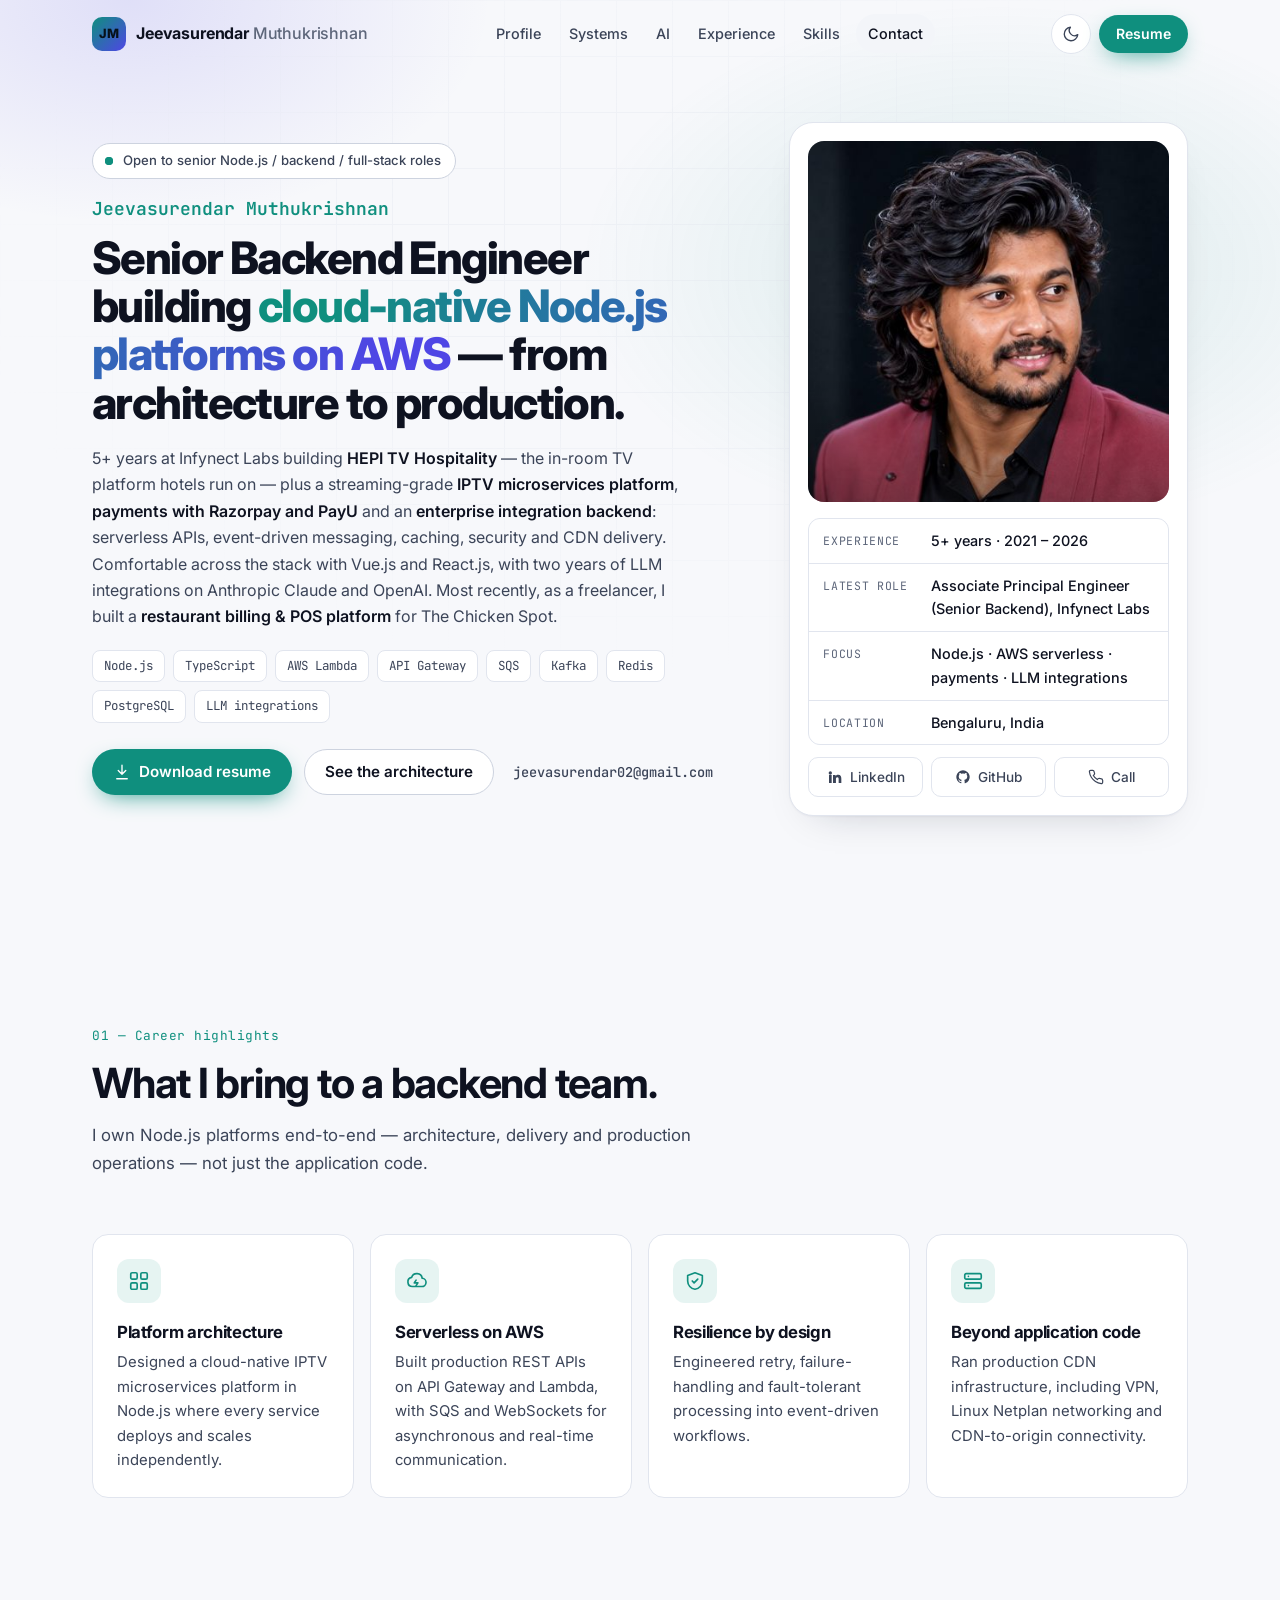
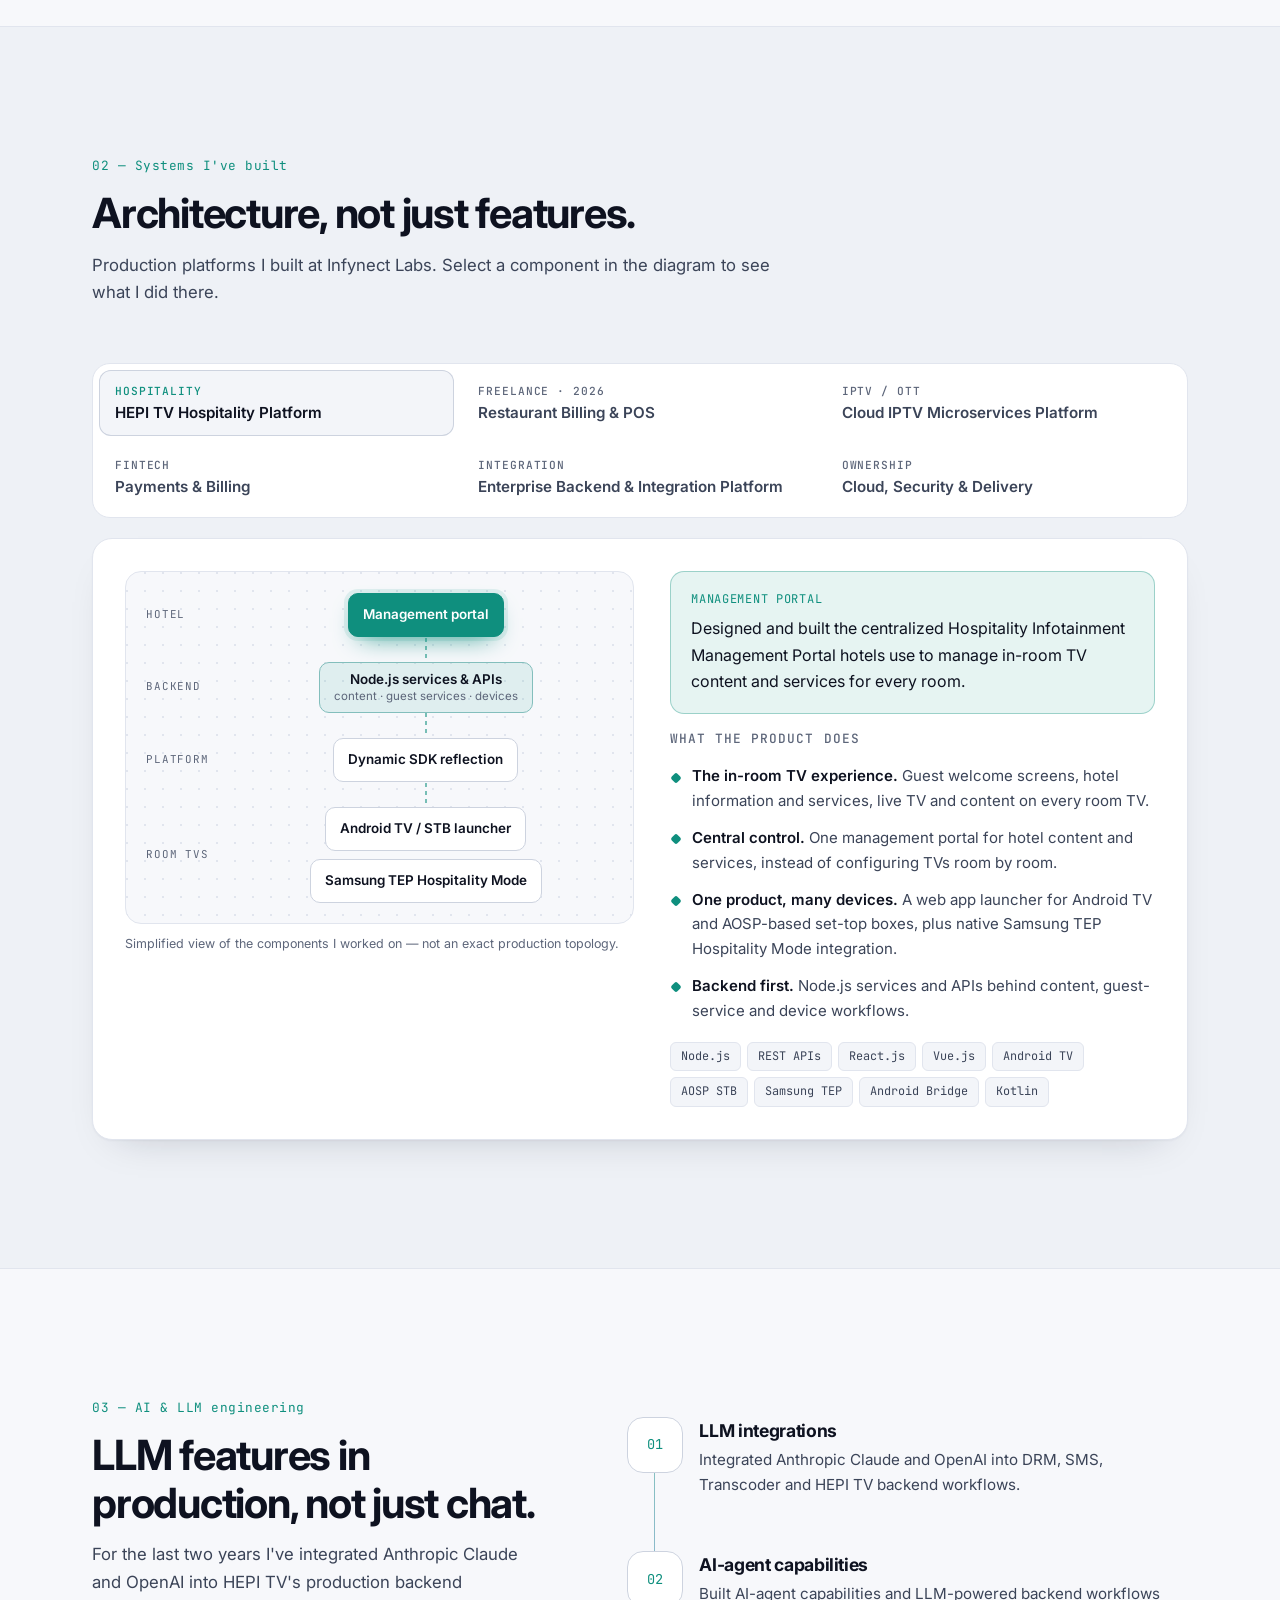
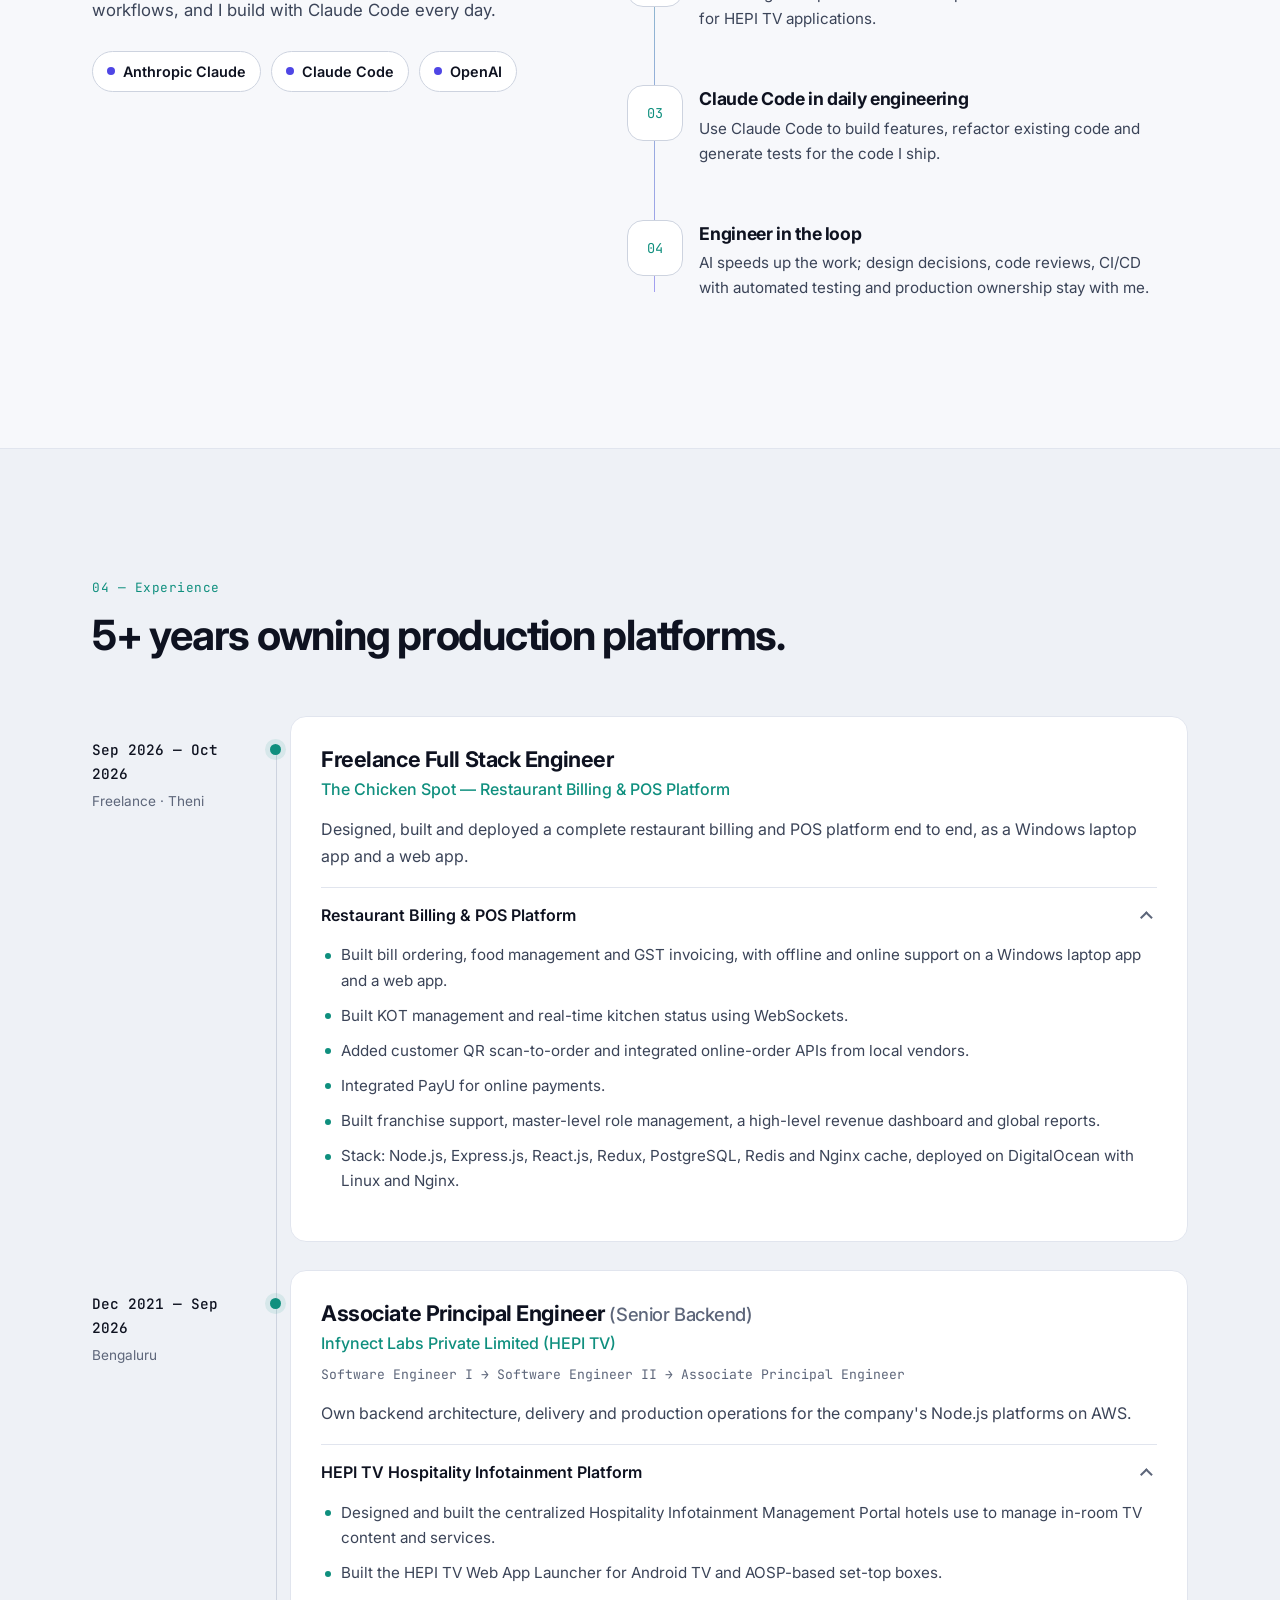
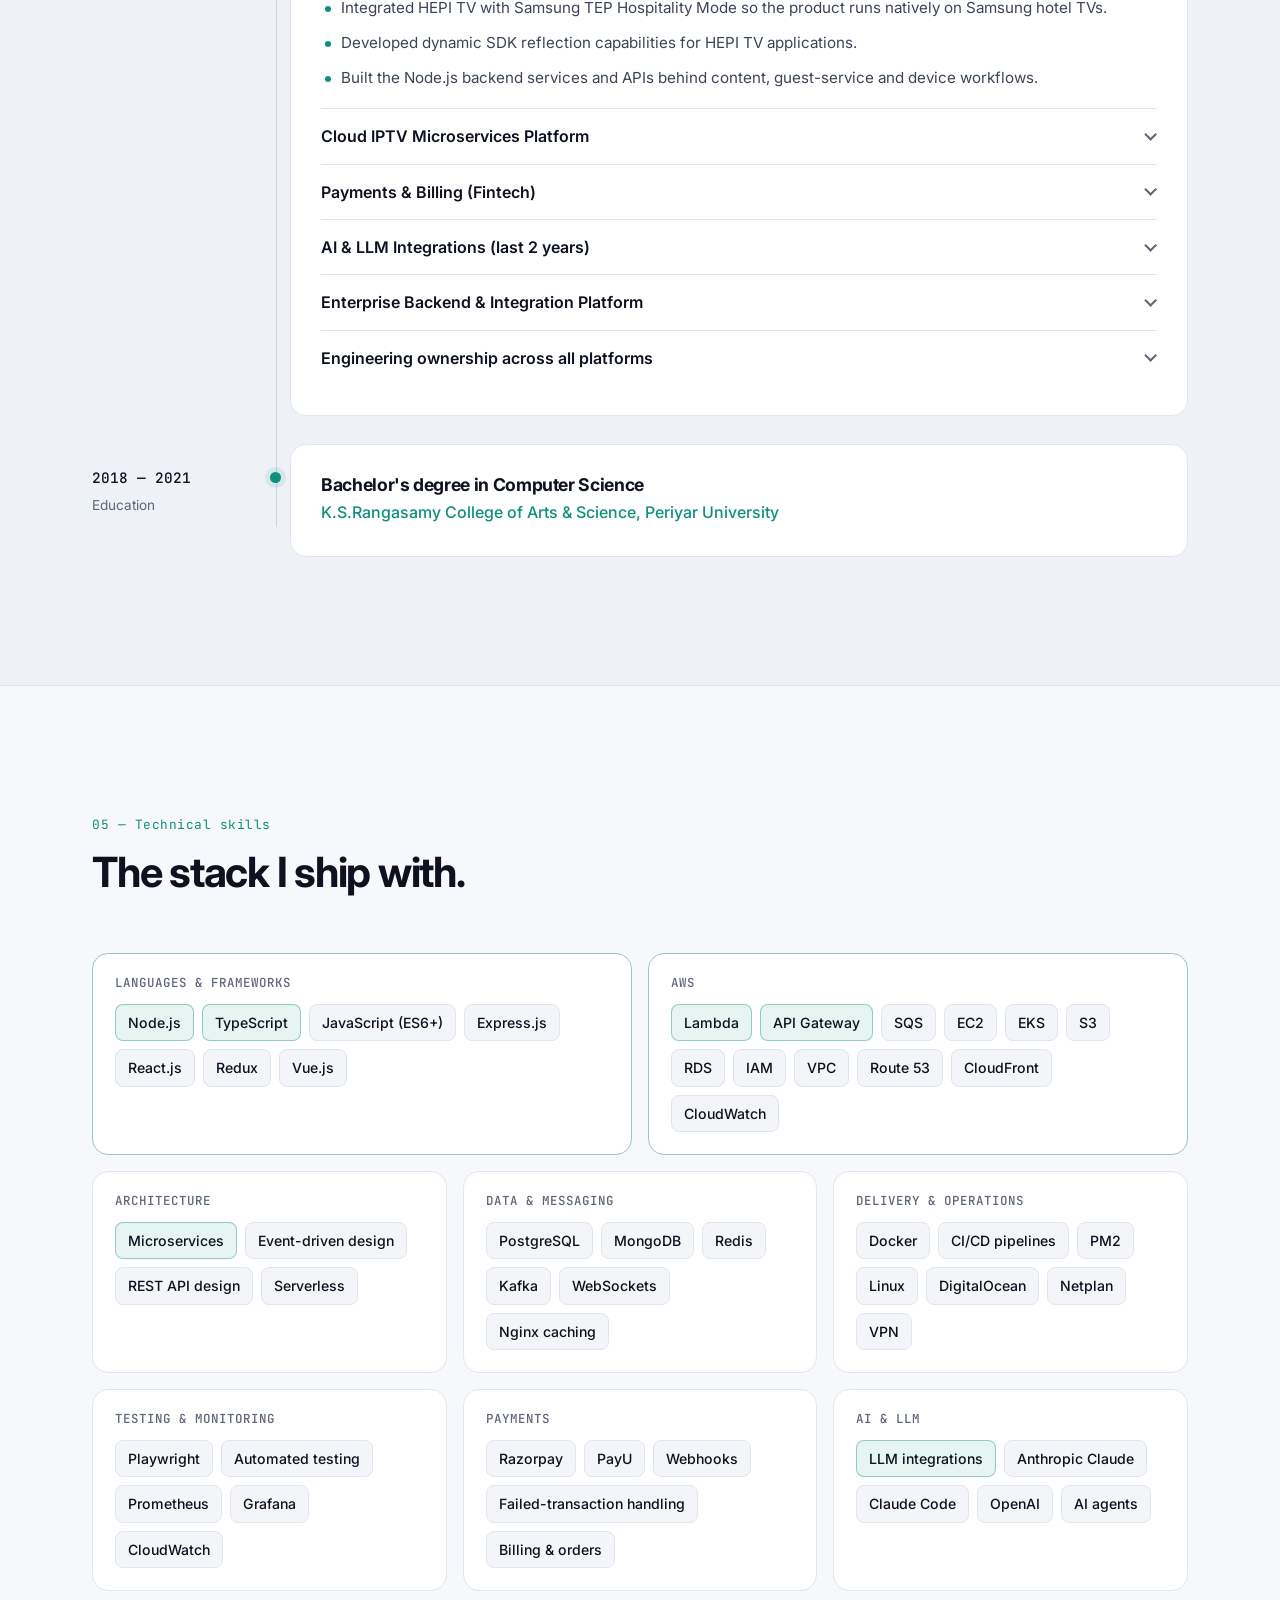
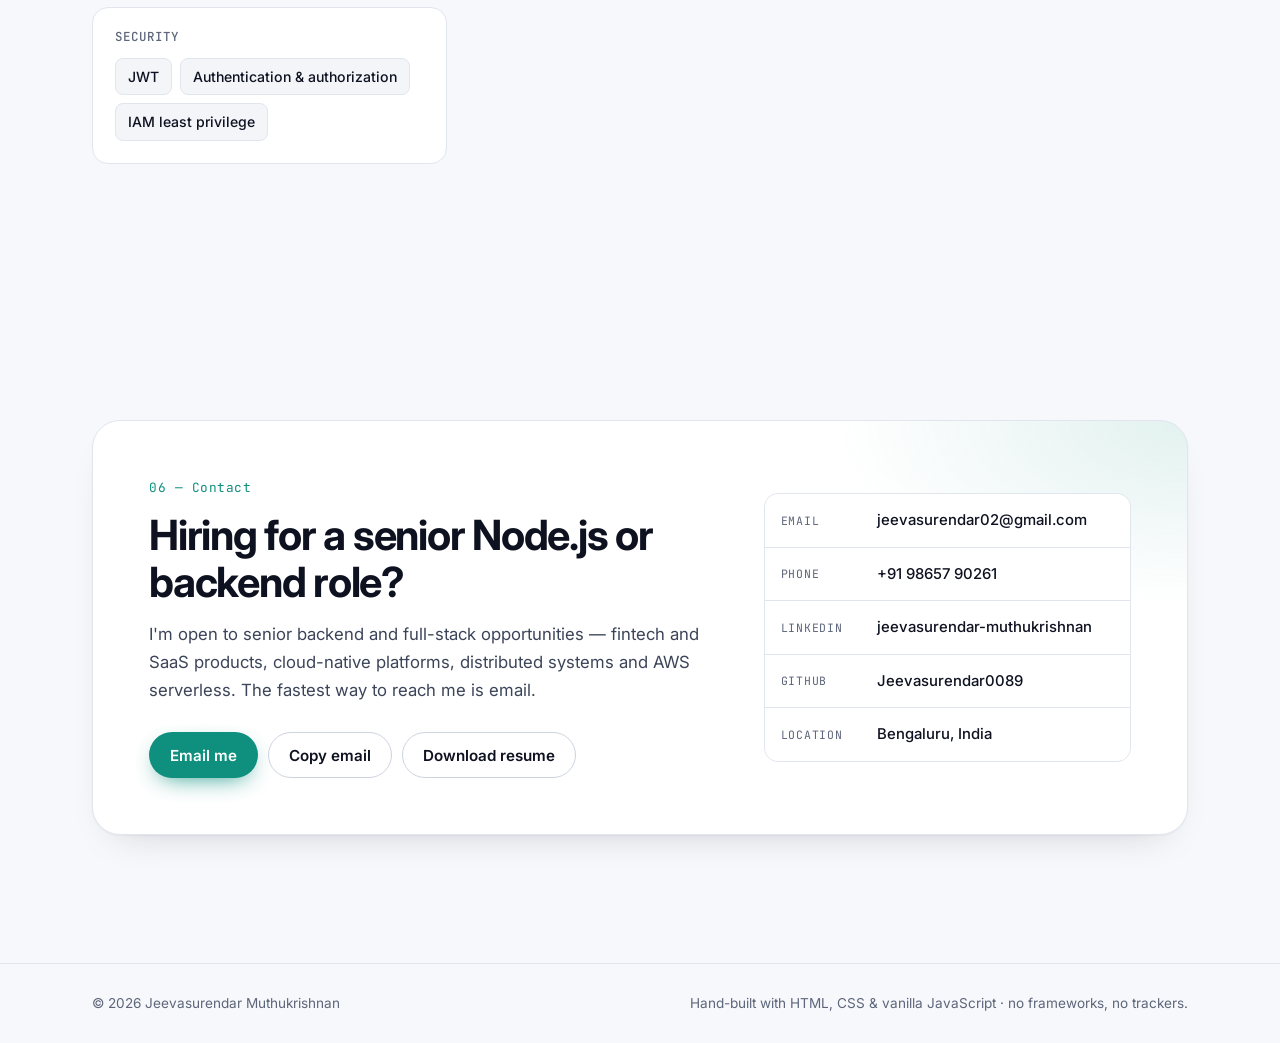
==== commit 73700e95: "Align portfolio and resume with LinkedIn profile - Use official titles (SE I -> SE II -> Associate P" ====
--- a/index.html
+++ b/index.html
@@ -4,7 +4,7 @@
   <meta charset="utf-8">
   <meta name="viewport" content="width=device-width, initial-scale=1">
   <title>Jeevasurendar Muthukrishnan | Senior Backend Engineer · Node.js, AWS Serverless</title>
-  <meta name="description" content="Senior Backend Engineer with 5+ years owning cloud-native Node.js platforms on AWS — IPTV microservices, serverless APIs, event-driven messaging (SQS, Kafka), caching, security and CDN delivery. Based in Bengaluru.">
+  <meta name="description" content="Senior Backend Engineer with 5+ years owning cloud-native Node.js platforms on AWS — HEPI TV Hospitality, IPTV microservices, restaurant billing & POS, payments (Razorpay, PayU), LLM integrations (Anthropic Claude, OpenAI), serverless APIs, event-driven messaging (SQS, Kafka), caching, security and CDN delivery. Based in Bengaluru.">
   <meta name="author" content="Jeevasurendar Muthukrishnan">
   <meta name="theme-color" content="#0b0d12">
   <meta name="color-scheme" content="dark light">
@@ -13,7 +13,7 @@
   <meta property="og:type" content="profile">
   <meta property="og:url" content="https://blue-disk-69ea.jeevasurendar02.workers.dev/">
   <meta property="og:title" content="Jeevasurendar Muthukrishnan — Senior Backend Engineer (Node.js, AWS Serverless)">
-  <meta property="og:description" content="5+ years owning cloud-native Node.js platforms on AWS: IPTV microservices, serverless APIs, event-driven systems and CDN delivery.">
+  <meta property="og:description" content="5+ years owning cloud-native Node.js platforms on AWS: hotel TV (hospitality) platform, IPTV microservices, serverless APIs, event-driven systems and CDN delivery.">
   <meta property="og:image" content="https://blue-disk-69ea.jeevasurendar02.workers.dev/assets/images/og-image.jpg">
   <meta property="og:site_name" content="Jeevasurendar Muthukrishnan">
   <meta name="twitter:card" content="summary">
@@ -48,7 +48,7 @@
     "address": { "@type": "PostalAddress", "addressLocality": "Bengaluru", "addressCountry": "IN" },
     "worksFor": { "@type": "Organization", "name": "Infynect Labs Private Limited" },
     "alumniOf": { "@type": "CollegeOrUniversity", "name": "K.S.Rangasamy College of Arts & Science, Periyar University" },
-    "knowsAbout": ["Node.js", "TypeScript", "AWS Lambda", "API Gateway", "SQS", "Kafka", "Microservices", "Event-driven architecture", "Serverless", "PostgreSQL", "MongoDB", "Redis", "IPTV", "CDN", "Vue.js", "React.js"],
+    "knowsAbout": ["Node.js", "TypeScript", "AWS Lambda", "API Gateway", "SQS", "Kafka", "Microservices", "Event-driven architecture", "Serverless", "PostgreSQL", "MongoDB", "Redis", "IPTV", "Hospitality Infotainment", "Payments", "Razorpay", "PayU", "LLM integration", "Anthropic Claude", "Claude Code", "OpenAI", "CDN", "Restaurant POS", "GST invoicing", "WebSockets", "Redux", "DigitalOcean", "Docker", "CI/CD", "Playwright", "Prometheus", "Grafana", "Vue.js", "React.js"],
     "sameAs": [
       "https://www.linkedin.com/in/jeevasurendar-muthukrishnan-aa4934222/",
       "https://github.com/Jeevasurendar0089"
@@ -69,7 +69,7 @@
       <div class="nav-links" id="navLinks">
         <a href="#about">Profile</a>
         <a href="#projects">Systems</a>
-        <a href="#ai">AI workflow</a>
+        <a href="#ai">AI</a>
         <a href="#experience">Experience</a>
         <a href="#skills">Skills</a>
         <a href="#contact">Contact</a>
@@ -100,10 +100,10 @@
             <span class="hero-name">Jeevasurendar Muthukrishnan</span>
             <span class="hero-role">Senior Backend Engineer building <em>cloud-native Node.js platforms on AWS</em> — from architecture to production.</span>
           </h1>
-          <p class="hero-lede">5+ years designing and running a streaming-grade <strong>IPTV microservices platform</strong> and an <strong>enterprise integration backend</strong>: serverless APIs, event-driven messaging, caching, security and CDN delivery. Comfortable across the stack with Vue.js and React.js, and AI-first with Claude and OpenAI.</p>
+          <p class="hero-lede">5+ years at Infynect Labs building <strong>HEPI TV Hospitality</strong> — the in-room TV platform hotels run on — plus a streaming-grade <strong>IPTV microservices platform</strong>, <strong>payments with Razorpay and PayU</strong> and an <strong>enterprise integration backend</strong>: serverless APIs, event-driven messaging, caching, security and CDN delivery. Comfortable across the stack with Vue.js and React.js, with two years of LLM integrations on Anthropic Claude and OpenAI. Most recently, as a freelancer, I built a <strong>restaurant billing &amp; POS platform</strong> for The Chicken Spot.</p>
 
           <ul class="hero-stack" aria-label="Core stack">
-            <li>Node.js</li><li>TypeScript</li><li>AWS Lambda</li><li>API Gateway</li><li>SQS</li><li>Kafka</li><li>Redis</li><li>PostgreSQL</li>
+            <li>Node.js</li><li>TypeScript</li><li>AWS Lambda</li><li>API Gateway</li><li>SQS</li><li>Kafka</li><li>Redis</li><li>PostgreSQL</li><li>LLM integrations</li>
           </ul>
 
           <div class="hero-actions">
@@ -125,8 +125,8 @@
           </div>
           <dl class="snapshot">
             <div><dt>Experience</dt><dd>5+ years · 2021 – 2026</dd></div>
-            <div><dt>Latest role</dt><dd>Senior Software Engineer, Infynect Labs</dd></div>
-            <div><dt>Focus</dt><dd>Node.js · AWS serverless · distributed systems</dd></div>
+            <div><dt>Latest role</dt><dd>Associate Principal Engineer (Senior Backend), Infynect Labs</dd></div>
+            <div><dt>Focus</dt><dd>Node.js · AWS serverless · payments · LLM integrations</dd></div>
             <div><dt>Location</dt><dd>Bengaluru, India</dd></div>
           </dl>
           <div class="snapshot-links">
@@ -181,13 +181,22 @@
         <div class="section-head reveal">
           <p class="eyebrow">02 — Systems I've built</p>
           <h2 id="projects-title">Architecture, not just features.</h2>
-          <p class="section-sub">Two production platforms at Infynect Labs. Select a component in the diagram to see what I did there.</p>
+          <p class="section-sub">Production platforms I built at Infynect Labs. Select a component in the diagram to see what I did there.</p>
         </div>
 
         <div class="tabs reveal" data-tabs>
           <div class="tablist" role="tablist" aria-label="Platforms">
-            <button role="tab" id="tab-iptv" aria-controls="panel-iptv" aria-selected="true">
+            <button role="tab" id="tab-hosp" aria-controls="panel-hosp" aria-selected="true">
+              <span class="tab-kicker">Hospitality</span>HEPI TV Hospitality Platform
+            </button>
+            <button role="tab" id="tab-pos" aria-controls="panel-pos" aria-selected="false" tabindex="-1">
+              <span class="tab-kicker">Freelance · 2026</span>Restaurant Billing &amp; POS
+            </button>
+            <button role="tab" id="tab-iptv" aria-controls="panel-iptv" aria-selected="false" tabindex="-1">
               <span class="tab-kicker">IPTV / OTT</span>Cloud IPTV Microservices Platform
+            </button>
+            <button role="tab" id="tab-pay" aria-controls="panel-pay" aria-selected="false" tabindex="-1">
+              <span class="tab-kicker">Fintech</span>Payments &amp; Billing
             </button>
             <button role="tab" id="tab-ent" aria-controls="panel-ent" aria-selected="false" tabindex="-1">
               <span class="tab-kicker">Integration</span>Enterprise Backend &amp; Integration Platform
@@ -197,8 +206,118 @@
             </button>
           </div>
 
+          <!-- Hospitality -->
+          <div class="tabpanel" role="tabpanel" id="panel-hosp" aria-labelledby="tab-hosp" tabindex="0">
+            <div class="case">
+              <div class="case-diagram">
+                <div class="diagram" data-diagram aria-label="Simplified architecture of the HEPI TV Hospitality platform">
+                  <div class="d-row">
+                    <span class="d-label">Hotel</span>
+                    <button class="node" data-key="hportal" aria-pressed="true">Management portal</button>
+                  </div>
+                  <div class="d-link" aria-hidden="true"></div>
+                  <div class="d-row">
+                    <span class="d-label">Backend</span>
+                    <button class="node node-core" data-key="hsvc" aria-pressed="false">Node.js services &amp; APIs <small>content · guest services · devices</small></button>
+                  </div>
+                  <div class="d-link" aria-hidden="true"></div>
+                  <div class="d-row">
+                    <span class="d-label">Platform</span>
+                    <button class="node" data-key="hsdk" aria-pressed="false">Dynamic SDK reflection</button>
+                  </div>
+                  <div class="d-link" aria-hidden="true"></div>
+                  <div class="d-row">
+                    <span class="d-label">Room TVs</span>
+                    <button class="node" data-key="hlaunch" aria-pressed="false">Android TV / STB launcher</button>
+                    <button class="node" data-key="htep" aria-pressed="false">Samsung TEP Hospitality Mode</button>
+                  </div>
+                </div>
+                <p class="diagram-note">Simplified view of the components I worked on — not an exact production topology.</p>
+              </div>
+
+              <div class="case-body">
+                <div class="node-detail" aria-live="polite">
+                  <p class="nd-kicker" data-detail-title>Management portal</p>
+                  <p data-detail-text>Designed and built the centralized Hospitality Infotainment Management Portal hotels use to manage in-room TV content and services for every room.</p>
+                </div>
+                <h3 class="case-title">What the product does</h3>
+                <ul class="decisions">
+                  <li><strong>The in-room TV experience.</strong> Guest welcome screens, hotel information and services, live TV and content on every room TV.</li>
+                  <li><strong>Central control.</strong> One management portal for hotel content and services, instead of configuring TVs room by room.</li>
+                  <li><strong>One product, many devices.</strong> A web app launcher for Android TV and AOSP-based set-top boxes, plus native Samsung TEP Hospitality Mode integration.</li>
+                  <li><strong>Backend first.</strong> Node.js services and APIs behind content, guest-service and device workflows.</li>
+                </ul>
+                <ul class="tags" aria-label="Technologies">
+                  <li>Node.js</li><li>REST APIs</li><li>React.js</li><li>Vue.js</li><li>Android TV</li><li>AOSP STB</li><li>Samsung TEP</li><li>Android Bridge</li><li>Kotlin</li>
+                </ul>
+              </div>
+            </div>
+          </div>
+
+          <!-- Restaurant POS (freelance) -->
+          <div class="tabpanel" role="tabpanel" id="panel-pos" aria-labelledby="tab-pos" tabindex="0" hidden>
+            <div class="case">
+              <div class="case-diagram">
+                <div class="diagram" data-diagram aria-label="Simplified architecture of the restaurant billing and POS platform">
+                  <div class="d-row">
+                    <span class="d-label">Channels</span>
+                    <button class="node" data-key="bpos" aria-pressed="true">Windows POS app <small>offline + online</small></button>
+                    <button class="node" data-key="bqr" aria-pressed="false">QR table ordering</button>
+                    <button class="node" data-key="bvendor" aria-pressed="false">Online order vendors</button>
+                  </div>
+                  <div class="d-link" aria-hidden="true"></div>
+                  <div class="d-row">
+                    <span class="d-label">API</span>
+                    <button class="node node-core" data-key="bapi" aria-pressed="false">Node.js / Express APIs <small>orders · billing · KOT</small></button>
+                  </div>
+                  <div class="d-link" aria-hidden="true"></div>
+                  <div class="d-row">
+                    <span class="d-label">Real time</span>
+                    <button class="node" data-key="bws" aria-pressed="false">WebSockets · live kitchen status</button>
+                  </div>
+                  <div class="d-link" aria-hidden="true"></div>
+                  <div class="d-row">
+                    <span class="d-label">Billing</span>
+                    <button class="node" data-key="bgst" aria-pressed="false">GST invoices</button>
+                    <button class="node" data-key="bpayu" aria-pressed="false">PayU payments</button>
+                  </div>
+                  <div class="d-link" aria-hidden="true"></div>
+                  <div class="d-row">
+                    <span class="d-label">Owners</span>
+                    <button class="node" data-key="bdash" aria-pressed="false">Revenue dashboard · reports</button>
+                    <button class="node" data-key="broles" aria-pressed="false">Franchises · master roles</button>
+                  </div>
+                  <div class="d-link" aria-hidden="true"></div>
+                  <div class="d-row">
+                    <span class="d-label">Data &amp; ops</span>
+                    <button class="node" data-key="bdata" aria-pressed="false">PostgreSQL · Redis · Nginx cache</button>
+                    <button class="node" data-key="bdeploy" aria-pressed="false">DigitalOcean · Linux · Nginx</button>
+                  </div>
+                </div>
+                <p class="diagram-note">Freelance project for The Chicken Spot, Theni · Sep – Oct 2026. Simplified view, not an exact production topology.</p>
+              </div>
+
+              <div class="case-body">
+                <div class="node-detail" aria-live="polite">
+                  <p class="nd-kicker" data-detail-title>Windows POS app · offline + online</p>
+                  <p data-detail-text>Built the billing system as a Windows laptop application and a web application, with offline and online support so billing keeps running when the internet drops.</p>
+                </div>
+                <h3 class="case-title">What I built, end to end</h3>
+                <ul class="decisions">
+                  <li><strong>Billing that never stops.</strong> Windows laptop app and web app with offline and online support, covering bill orders, food management and GST invoices.</li>
+                  <li><strong>Kitchen in real time.</strong> KOT management and live kitchen status over WebSockets.</li>
+                  <li><strong>Every order channel.</strong> Customer QR scan-to-order, plus API integrations with local online-order vendors.</li>
+                  <li><strong>Built for growth.</strong> Franchise support, master-level role management, a high-level revenue dashboard and global reports, with PayU for online payments.</li>
+                </ul>
+                <ul class="tags" aria-label="Technologies">
+                  <li>Node.js</li><li>Express.js</li><li>React.js</li><li>Redux</li><li>PostgreSQL</li><li>Redis</li><li>Nginx cache</li><li>WebSockets</li><li>PayU</li><li>DigitalOcean</li><li>Linux</li>
+                </ul>
+              </div>
+            </div>
+          </div>
+
           <!-- IPTV -->
-          <div class="tabpanel" role="tabpanel" id="panel-iptv" aria-labelledby="tab-iptv" tabindex="0">
+          <div class="tabpanel" role="tabpanel" id="panel-iptv" aria-labelledby="tab-iptv" tabindex="0" hidden>
             <div class="case">
               <div class="case-diagram">
                 <div class="diagram" data-diagram aria-label="Simplified architecture of the Cloud IPTV platform">
@@ -254,6 +373,59 @@
             </div>
           </div>
 
+          <!-- Payments -->
+          <div class="tabpanel" role="tabpanel" id="panel-pay" aria-labelledby="tab-pay" tabindex="0" hidden>
+            <div class="case">
+              <div class="case-diagram">
+                <div class="diagram" data-diagram aria-label="Simplified architecture of payments and billing">
+                  <div class="d-row">
+                    <span class="d-label">Customers</span>
+                    <button class="node" data-key="pflows" aria-pressed="true">Recharges · STB orders · food orders</button>
+                  </div>
+                  <div class="d-link" aria-hidden="true"></div>
+                  <div class="d-row">
+                    <span class="d-label">API</span>
+                    <button class="node node-core" data-key="porder" aria-pressed="false">Order &amp; billing APIs <small>Node.js</small></button>
+                  </div>
+                  <div class="d-link" aria-hidden="true"></div>
+                  <div class="d-row">
+                    <span class="d-label">Gateways</span>
+                    <button class="node" data-key="przp" aria-pressed="false">Razorpay</button>
+                    <button class="node" data-key="ppayu" aria-pressed="false">PayU</button>
+                  </div>
+                  <div class="d-link" aria-hidden="true"></div>
+                  <div class="d-row">
+                    <span class="d-label">Events</span>
+                    <button class="node" data-key="pwh" aria-pressed="false">Webhook management</button>
+                  </div>
+                  <div class="d-link" aria-hidden="true"></div>
+                  <div class="d-row">
+                    <span class="d-label">Reliability</span>
+                    <button class="node" data-key="pqueue" aria-pressed="false">Queues · failed-transaction handling</button>
+                  </div>
+                </div>
+                <p class="diagram-note">Simplified view of the components I worked on — not an exact production topology.</p>
+              </div>
+
+              <div class="case-body">
+                <div class="node-detail" aria-live="polite">
+                  <p class="nd-kicker" data-detail-title>Recharges · STB orders · food orders</p>
+                  <p data-detail-text>Payment flows across HEPI TV and IPTV: TV recharges, buying new set-top boxes, in-room food orders paid directly by guests, and operator and customer self-recharge of subscriptions and individual channels.</p>
+                </div>
+                <h3 class="case-title">What I handled</h3>
+                <ul class="decisions">
+                  <li><strong>Real payment flows.</strong> HEPI TV recharge, new STB purchases and direct guest payments for food orders.</li>
+                  <li><strong>Self-service recharge.</strong> IPTV operator recharge, and customer self-recharge of subscriptions and individual channels.</li>
+                  <li><strong>Gateway integration.</strong> Razorpay (Node.js SDK and REST APIs) and PayU for billing and e-commerce order handling.</li>
+                  <li><strong>When payments go wrong.</strong> Webhook management, error and failed-transaction handling, and queue management for reliable processing.</li>
+                </ul>
+                <ul class="tags" aria-label="Technologies">
+                  <li>Node.js</li><li>Razorpay</li><li>PayU</li><li>REST APIs</li><li>Webhooks</li><li>Queues</li><li>Billing</li><li>E-commerce orders</li>
+                </ul>
+              </div>
+            </div>
+          </div>
+
           <!-- Enterprise -->
           <div class="tabpanel" role="tabpanel" id="panel-ent" aria-labelledby="tab-ent" tabindex="0" hidden>
             <div class="case">
@@ -311,7 +483,7 @@
           <div class="tabpanel" role="tabpanel" id="panel-ops" aria-labelledby="tab-ops" tabindex="0" hidden>
             <div class="case">
               <div class="case-diagram">
-                <div class="diagram" data-diagram aria-label="Areas of engineering ownership across both platforms">
+                <div class="diagram" data-diagram aria-label="Areas of engineering ownership across all platforms">
                   <div class="d-row">
                     <span class="d-label">Security</span>
                     <button class="node node-aws" data-key="iam" aria-pressed="true">IAM · VPC · Security groups</button>
@@ -334,8 +506,14 @@
                     <button class="node" data-key="perf" aria-pressed="false">Performance tuning</button>
                     <button class="node" data-key="review" aria-pressed="false">Code reviews</button>
                   </div>
-                </div>
-                <p class="diagram-note">Responsibilities I carried across both platforms.</p>
+                  <div class="d-link" aria-hidden="true"></div>
+                  <div class="d-row">
+                    <span class="d-label">Quality &amp; ops</span>
+                    <button class="node" data-key="playwright" aria-pressed="false">Playwright tests</button>
+                    <button class="node node-core" data-key="monitor" aria-pressed="false">Prometheus · Grafana</button>
+                  </div>
+                </div>
+                <p class="diagram-note">Responsibilities I carried across all platforms.</p>
               </div>
 
               <div class="case-body">
@@ -347,11 +525,12 @@
                 <ul class="decisions">
                   <li><strong>Architecture trade-offs.</strong> Designed AWS architectures for availability, resiliency, performance and cost optimization.</li>
                   <li><strong>Consistent environments.</strong> Containerized backend services with Docker and ran them under PM2 across development and production.</li>
-                  <li><strong>Safe delivery.</strong> CI/CD pipelines with automated testing for builds and deployments.</li>
+                  <li><strong>Safe delivery.</strong> CI/CD pipelines with automated testing, including Playwright end-to-end tests, for builds and deployments.</li>
+                  <li><strong>Observability.</strong> Monitored services with Prometheus metrics and Grafana dashboards.</li>
                   <li><strong>Performance.</strong> Analysed and optimized backend APIs and database operations.</li>
                 </ul>
                 <ul class="tags" aria-label="Technologies">
-                  <li>EC2</li><li>S3</li><li>RDS</li><li>IAM</li><li>VPC</li><li>Security Groups</li><li>Docker</li><li>PM2</li><li>CI/CD</li><li>Automated testing</li><li>CloudWatch</li>
+                  <li>EC2</li><li>S3</li><li>RDS</li><li>IAM</li><li>VPC</li><li>Security Groups</li><li>Docker</li><li>PM2</li><li>CI/CD</li><li>Playwright</li><li>Prometheus</li><li>Grafana</li><li>CloudWatch</li>
                 </ul>
               </div>
             </div>
@@ -364,11 +543,12 @@
     <section id="ai" class="section" aria-labelledby="ai-title">
       <div class="container ai-grid">
         <div class="section-head reveal">
-          <p class="eyebrow">03 — AI-assisted engineering</p>
-          <h2 id="ai-title">I work AI-first to ship faster.</h2>
-          <p class="section-sub">Anthropic Claude and OpenAI are part of my daily engineering loop. AI speeds up the work — the design decisions, reviews and production ownership stay with me.</p>
+          <p class="eyebrow">03 — AI &amp; LLM engineering</p>
+          <h2 id="ai-title">LLM features in production, not just chat.</h2>
+          <p class="section-sub">For the last two years I've integrated Anthropic Claude and OpenAI into HEPI TV's production backend workflows, and I build with Claude Code every day.</p>
           <div class="ai-models">
             <span class="model">Anthropic Claude</span>
+            <span class="model">Claude Code</span>
             <span class="model">OpenAI</span>
           </div>
         </div>
@@ -376,19 +556,19 @@
         <ol class="ai-flow">
           <li class="ai-step reveal">
             <span class="ai-num" aria-hidden="true">01</span>
-            <div><h3>Prompt engineering</h3><p>Prompting Anthropic Claude and OpenAI as part of everyday backend development.</p></div>
+            <div><h3>LLM integrations</h3><p>Integrated Anthropic Claude and OpenAI into DRM, SMS, Transcoder and HEPI TV backend workflows.</p></div>
           </li>
           <li class="ai-step reveal">
             <span class="ai-num" aria-hidden="true">02</span>
-            <div><h3>Test generation</h3><p>Using AI to generate tests for the code I ship.</p></div>
+            <div><h3>AI-agent capabilities</h3><p>Built AI-agent capabilities and LLM-powered backend workflows for HEPI TV applications.</p></div>
           </li>
           <li class="ai-step reveal">
             <span class="ai-num" aria-hidden="true">03</span>
-            <div><h3>Refactoring</h3><p>AI-assisted refactoring of existing code.</p></div>
+            <div><h3>Claude Code in daily engineering</h3><p>Use Claude Code to build features, refactor existing code and generate tests for the code I ship.</p></div>
           </li>
           <li class="ai-step reveal">
             <span class="ai-num" aria-hidden="true">04</span>
-            <div><h3>Engineer in the loop</h3><p>AI speeds up the drafting; quality still comes from CI/CD with automated testing and code reviews.</p></div>
+            <div><h3>Engineer in the loop</h3><p>AI speeds up the work; design decisions, code reviews, CI/CD with automated testing and production ownership stay with me.</p></div>
           </li>
         </ol>
       </div>
@@ -405,19 +585,57 @@
         <div class="timeline">
           <article class="tl-item reveal">
             <div class="tl-meta">
-              <span class="tl-date">2021 — 2026</span>
-              <span class="tl-place">Bengaluru</span>
+              <span class="tl-date">Sep 2026 — Oct 2026</span>
+              <span class="tl-place">Freelance · Theni</span>
             </div>
             <div class="tl-card">
               <header class="tl-head">
                 <div>
-                  <h3>Senior Software Engineer</h3>
-                  <p class="tl-company">Infynect Labs Private Limited</p>
+                  <h3>Freelance Full Stack Engineer</h3>
+                  <p class="tl-company">The Chicken Spot — Restaurant Billing &amp; POS Platform</p>
+                </div>
+              </header>
+              <p class="tl-summary">Designed, built and deployed a complete restaurant billing and POS platform end to end, as a Windows laptop app and a web app.</p>
+              <details class="tl-track" open>
+                <summary>Restaurant Billing &amp; POS Platform</summary>
+                <ul>
+                  <li>Built bill ordering, food management and GST invoicing, with offline and online support on a Windows laptop app and a web app.</li>
+                  <li>Built KOT management and real-time kitchen status using WebSockets.</li>
+                  <li>Added customer QR scan-to-order and integrated online-order APIs from local vendors.</li>
+                  <li>Integrated PayU for online payments.</li>
+                  <li>Built franchise support, master-level role management, a high-level revenue dashboard and global reports.</li>
+                  <li>Stack: Node.js, Express.js, React.js, Redux, PostgreSQL, Redis and Nginx cache, deployed on DigitalOcean with Linux and Nginx.</li>
+                </ul>
+              </details>
+            </div>
+          </article>
+
+          <article class="tl-item reveal">
+            <div class="tl-meta">
+              <span class="tl-date">Dec 2021 — Sep 2026</span>
+              <span class="tl-place">Bengaluru</span>
+            </div>
+            <div class="tl-card">
+              <header class="tl-head">
+                <div>
+                  <h3>Associate Principal Engineer <span class="tl-aka">(Senior Backend)</span></h3>
+                  <p class="tl-company">Infynect Labs Private Limited (HEPI TV)</p>
+                  <p class="tl-path">Software Engineer I <span aria-hidden="true">→</span> Software Engineer II <span aria-hidden="true">→</span> Associate Principal Engineer</p>
                 </div>
               </header>
               <p class="tl-summary">Own backend architecture, delivery and production operations for the company's Node.js platforms on AWS.</p>
 
               <details class="tl-track" open>
+                <summary>HEPI TV Hospitality Infotainment Platform</summary>
+                <ul>
+                  <li>Designed and built the centralized Hospitality Infotainment Management Portal hotels use to manage in-room TV content and services.</li>
+                  <li>Built the HEPI TV Web App Launcher for Android TV and AOSP-based set-top boxes.</li>
+                  <li>Integrated HEPI TV with Samsung TEP Hospitality Mode so the product runs natively on Samsung hotel TVs.</li>
+                  <li>Developed dynamic SDK reflection capabilities for HEPI TV applications.</li>
+                  <li>Built the Node.js backend services and APIs behind content, guest-service and device workflows.</li>
+                </ul>
+              </details>
+              <details class="tl-track">
                 <summary>Cloud IPTV Microservices Platform</summary>
                 <ul>
                   <li>Architected the platform as independently deployable Node.js microservices, designed for scalability and fault tolerance.</li>
@@ -429,6 +647,23 @@
                 </ul>
               </details>
               <details class="tl-track">
+                <summary>Payments &amp; Billing (Fintech)</summary>
+                <ul>
+                  <li>Built payment flows for HEPI TV recharge, new set-top box purchases and direct guest payments for in-room food orders.</li>
+                  <li>Built IPTV operator recharge and customer self-recharge of subscriptions and individual channels.</li>
+                  <li>Integrated Razorpay (Node.js SDK and REST APIs) and PayU for billing software and e-commerce order handling.</li>
+                  <li>Managed payment webhooks, handled error and failed transactions, and used queues for reliable payment processing.</li>
+                </ul>
+              </details>
+              <details class="tl-track">
+                <summary>AI &amp; LLM Integrations (last 2 years)</summary>
+                <ul>
+                  <li>Integrated Anthropic Claude and OpenAI into DRM, SMS, Transcoder and HEPI TV workflows.</li>
+                  <li>Built AI-agent capabilities and LLM-powered backend workflows for HEPI TV applications.</li>
+                  <li>Use Claude Code daily for feature development, refactoring and test generation.</li>
+                </ul>
+              </details>
+              <details class="tl-track">
                 <summary>Enterprise Backend &amp; Integration Platform</summary>
                 <ul>
                   <li>Built Node.js and Express.js microservices that connect internal and third-party systems through REST APIs.</li>
@@ -438,13 +673,14 @@
                 </ul>
               </details>
               <details class="tl-track">
-                <summary>Engineering ownership across both platforms</summary>
+                <summary>Engineering ownership across all platforms</summary>
                 <ul>
                   <li>Locked down AWS environments with IAM, VPC and security groups on least-privilege principles.</li>
                   <li>Deployed cloud applications on AWS using EC2, Lambda, S3, RDS and API Gateway.</li>
                   <li>Designed AWS architectures for availability, resiliency, performance and cost optimization.</li>
-                  <li>Containerized backend services with Docker and ran them under PM2 across development and production.</li>
-                  <li>Implemented CI/CD pipelines with automated testing for builds and deployments.</li>
+                  <li>Containerized backend services and managed Docker images and containers, running services under PM2 across development and production.</li>
+                  <li>Implemented CI/CD pipelines with automated testing, including Playwright end-to-end tests, for builds and deployments.</li>
+                  <li>Set up monitoring with Prometheus metrics and Grafana dashboards for production visibility.</li>
                   <li>Analysed and optimized the performance of backend APIs and database operations.</li>
                 </ul>
               </details>
@@ -476,7 +712,7 @@
         <div class="skills-grid">
           <article class="skill-group skill-primary reveal">
             <h3>Languages &amp; frameworks</h3>
-            <ul><li class="key">Node.js</li><li class="key">TypeScript</li><li>JavaScript (ES6+)</li><li>Express.js</li><li>Vue.js</li><li>React.js</li></ul>
+            <ul><li class="key">Node.js</li><li class="key">TypeScript</li><li>JavaScript (ES6+)</li><li>Express.js</li><li>React.js</li><li>Redux</li><li>Vue.js</li></ul>
           </article>
           <article class="skill-group skill-primary reveal">
             <h3>AWS</h3>
@@ -492,15 +728,23 @@
           </article>
           <article class="skill-group reveal">
             <h3>Delivery &amp; operations</h3>
-            <ul><li>Docker</li><li>CI/CD pipelines</li><li>PM2</li><li>Linux</li><li>Netplan</li><li>VPN</li></ul>
+            <ul><li>Docker</li><li>CI/CD pipelines</li><li>PM2</li><li>Linux</li><li>DigitalOcean</li><li>Netplan</li><li>VPN</li></ul>
+          </article>
+          <article class="skill-group reveal">
+            <h3>Testing &amp; monitoring</h3>
+            <ul><li>Playwright</li><li>Automated testing</li><li>Prometheus</li><li>Grafana</li><li>CloudWatch</li></ul>
+          </article>
+          <article class="skill-group reveal">
+            <h3>Payments</h3>
+            <ul><li>Razorpay</li><li>PayU</li><li>Webhooks</li><li>Failed-transaction handling</li><li>Billing &amp; orders</li></ul>
+          </article>
+          <article class="skill-group reveal">
+            <h3>AI &amp; LLM</h3>
+            <ul><li class="key">LLM integrations</li><li>Anthropic Claude</li><li>Claude Code</li><li>OpenAI</li><li>AI agents</li></ul>
           </article>
           <article class="skill-group reveal">
             <h3>Security</h3>
             <ul><li>JWT</li><li>Authentication &amp; authorization</li><li>IAM least privilege</li></ul>
-          </article>
-          <article class="skill-group reveal">
-            <h3>AI-assisted engineering</h3>
-            <ul><li>Anthropic Claude</li><li>OpenAI</li><li>Prompt engineering</li><li>Test generation</li><li>Refactoring</li></ul>
           </article>
         </div>
       </div>
@@ -513,7 +757,7 @@
           <div>
             <p class="eyebrow">06 — Contact</p>
             <h2 id="contact-title">Hiring for a senior Node.js or backend role?</h2>
-            <p class="section-sub">I'm open to senior backend and full-stack opportunities — cloud-native platforms, distributed systems and AWS serverless. The fastest way to reach me is email.</p>
+            <p class="section-sub">I'm open to senior backend and full-stack opportunities — fintech and SaaS products, cloud-native platforms, distributed systems and AWS serverless. The fastest way to reach me is email.</p>
             <div class="contact-actions">
               <a href="mailto:jeevasurendar02@gmail.com?subject=Opportunity%20for%20Jeevasurendar" class="btn btn-primary">Email me</a>
               <button class="btn btn-ghost" id="copyEmail" type="button" data-email="jeevasurendar02@gmail.com">Copy email</button>
@@ -525,7 +769,7 @@
             <li><span>Phone</span><a href="tel:+919865790261">+91 98657 90261</a></li>
             <li><span>LinkedIn</span><a href="https://www.linkedin.com/in/jeevasurendar-muthukrishnan-aa4934222/" target="_blank" rel="noopener noreferrer">jeevasurendar-muthukrishnan</a></li>
             <li><span>GitHub</span><a href="https://github.com/Jeevasurendar0089" target="_blank" rel="noopener noreferrer">Jeevasurendar0089</a></li>
-            <li><span>Location</span><span class="plain">HSR Layout, Bengaluru, India</span></li>
+            <li><span>Location</span><span class="plain">Bengaluru, India</span></li>
           </ul>
         </div>
       </div>
--- a/css/style.css
+++ b/css/style.css
@@ -391,6 +391,8 @@
 .tl-card-muted h3 { font-size: 1.1rem; }
 .tl-head h3 { font-size: 1.35rem; }
 .tl-company { color: var(--accent); font-weight: 500; margin-top: 4px; }
+.tl-aka { color: var(--muted); font-weight: 500; font-size: .85em; }
+.tl-path { margin-top: 8px; font-family: var(--mono); font-size: .82rem; color: var(--muted); }
 .tl-summary { margin: 14px 0 18px; color: var(--text-2); }
 .tl-track { border-top: 1px solid var(--border); }
 .tl-track summary {
--- a/css/responsive.css
+++ b/css/responsive.css
@@ -26,6 +26,8 @@
   }
   .snapshot { margin: 0; }
   .snapshot-links { grid-column: 1 / -1; margin-top: 0; }
+
+  .tablist { grid-template-columns: repeat(2, 1fr); }
 
   .ai-grid { grid-template-columns: 1fr; }
   .ai-grid .section-head { position: static; }
